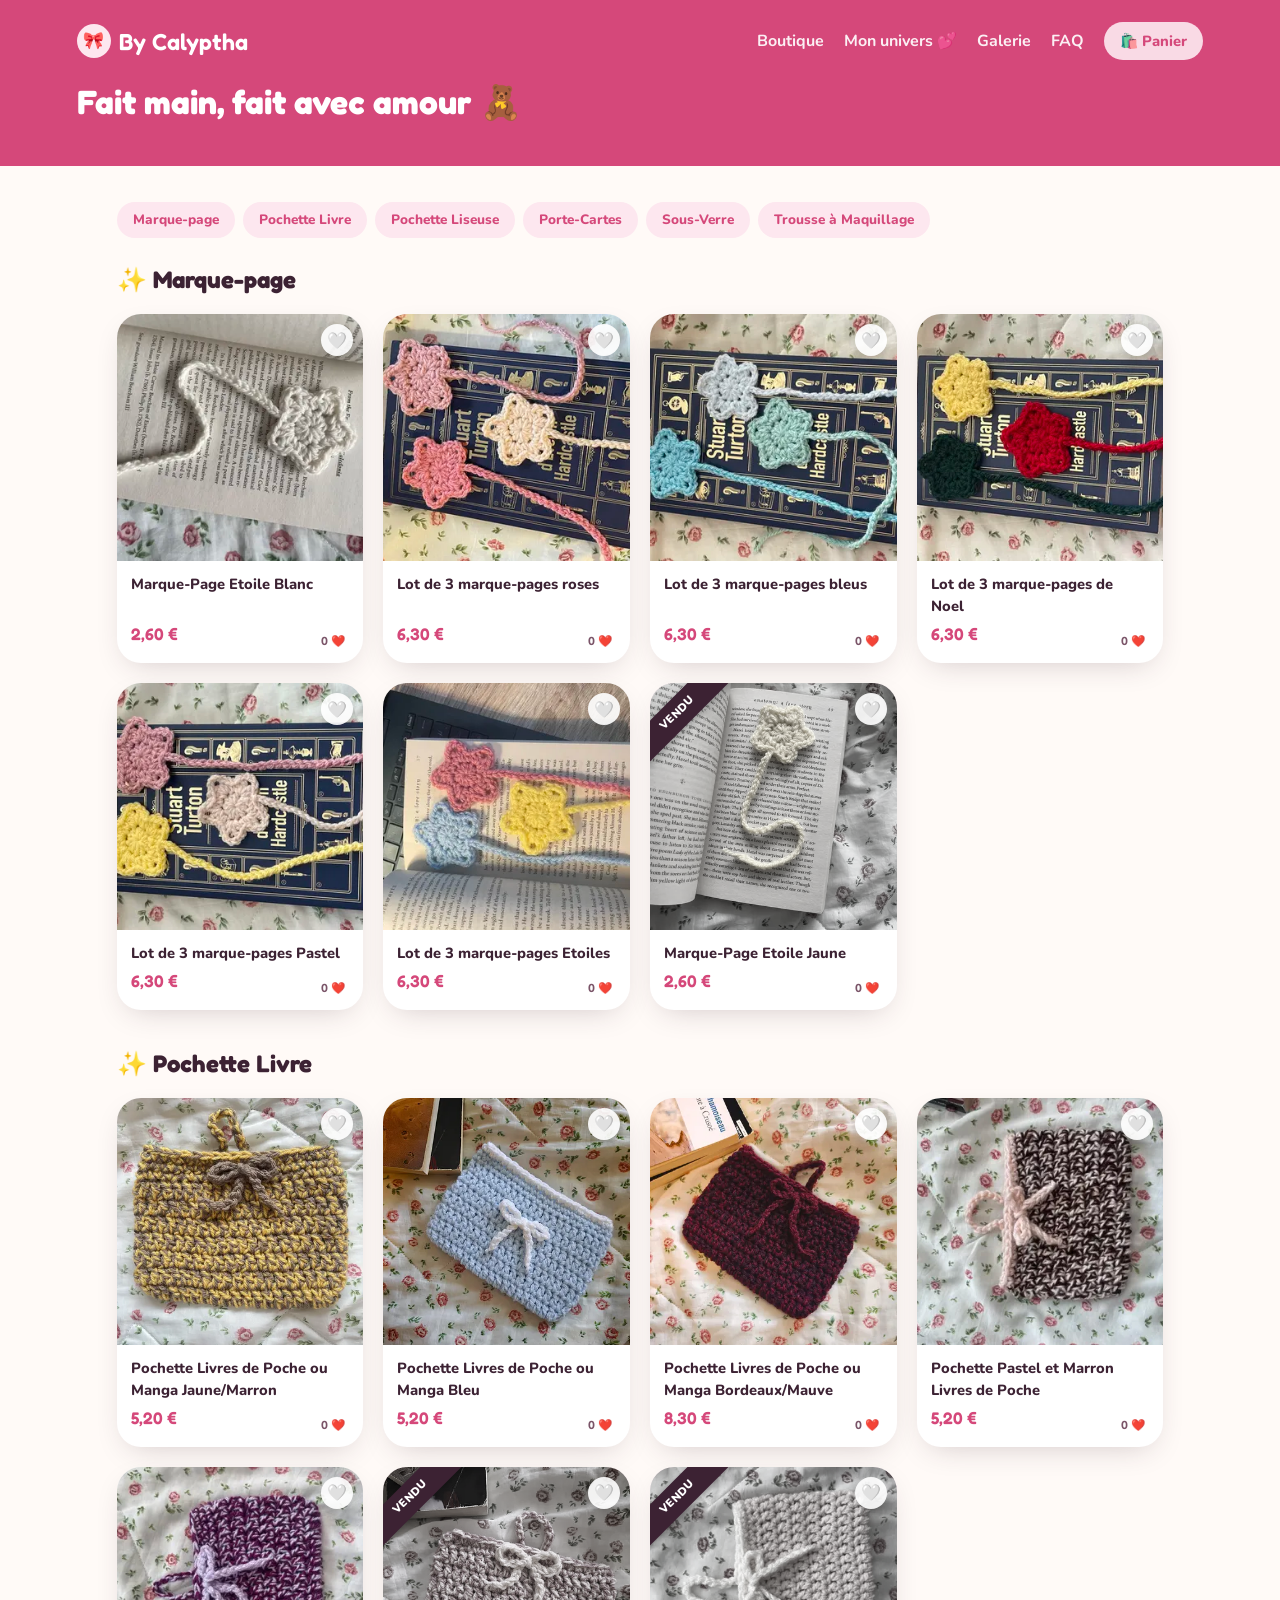
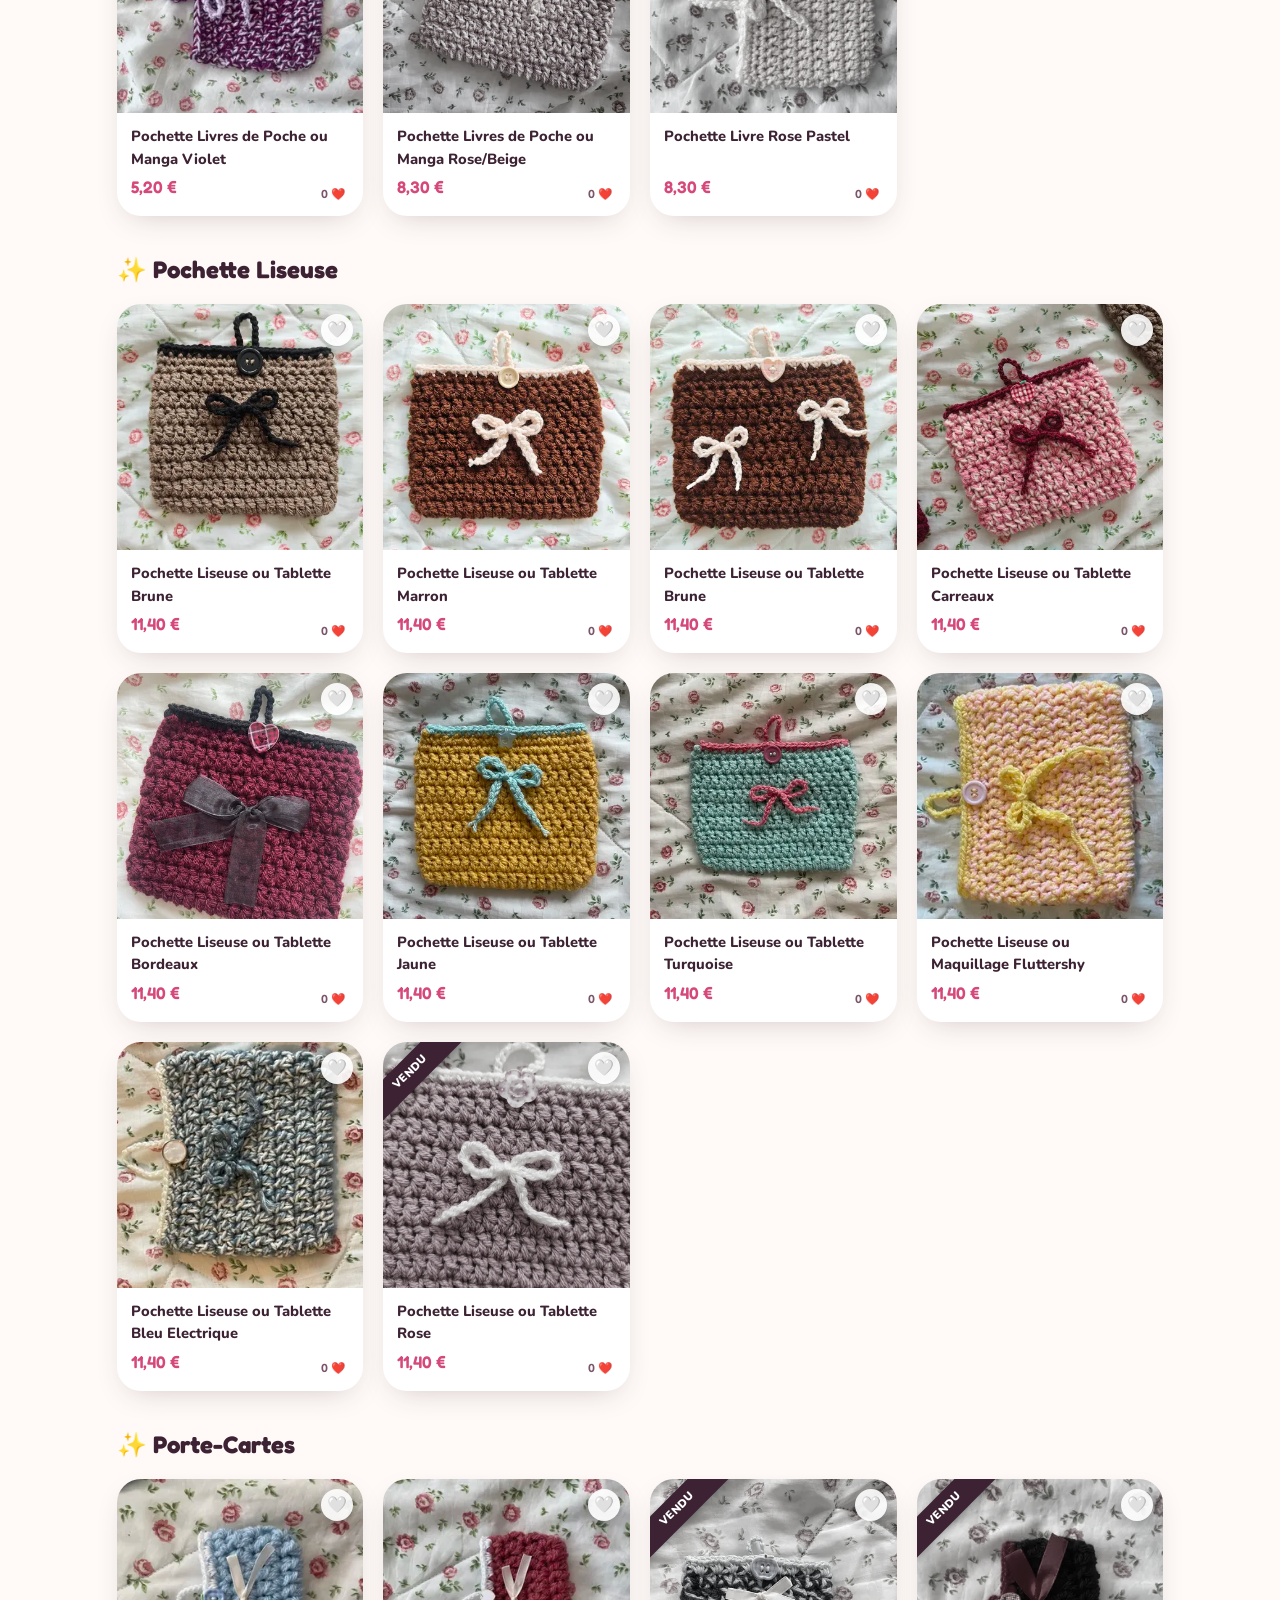
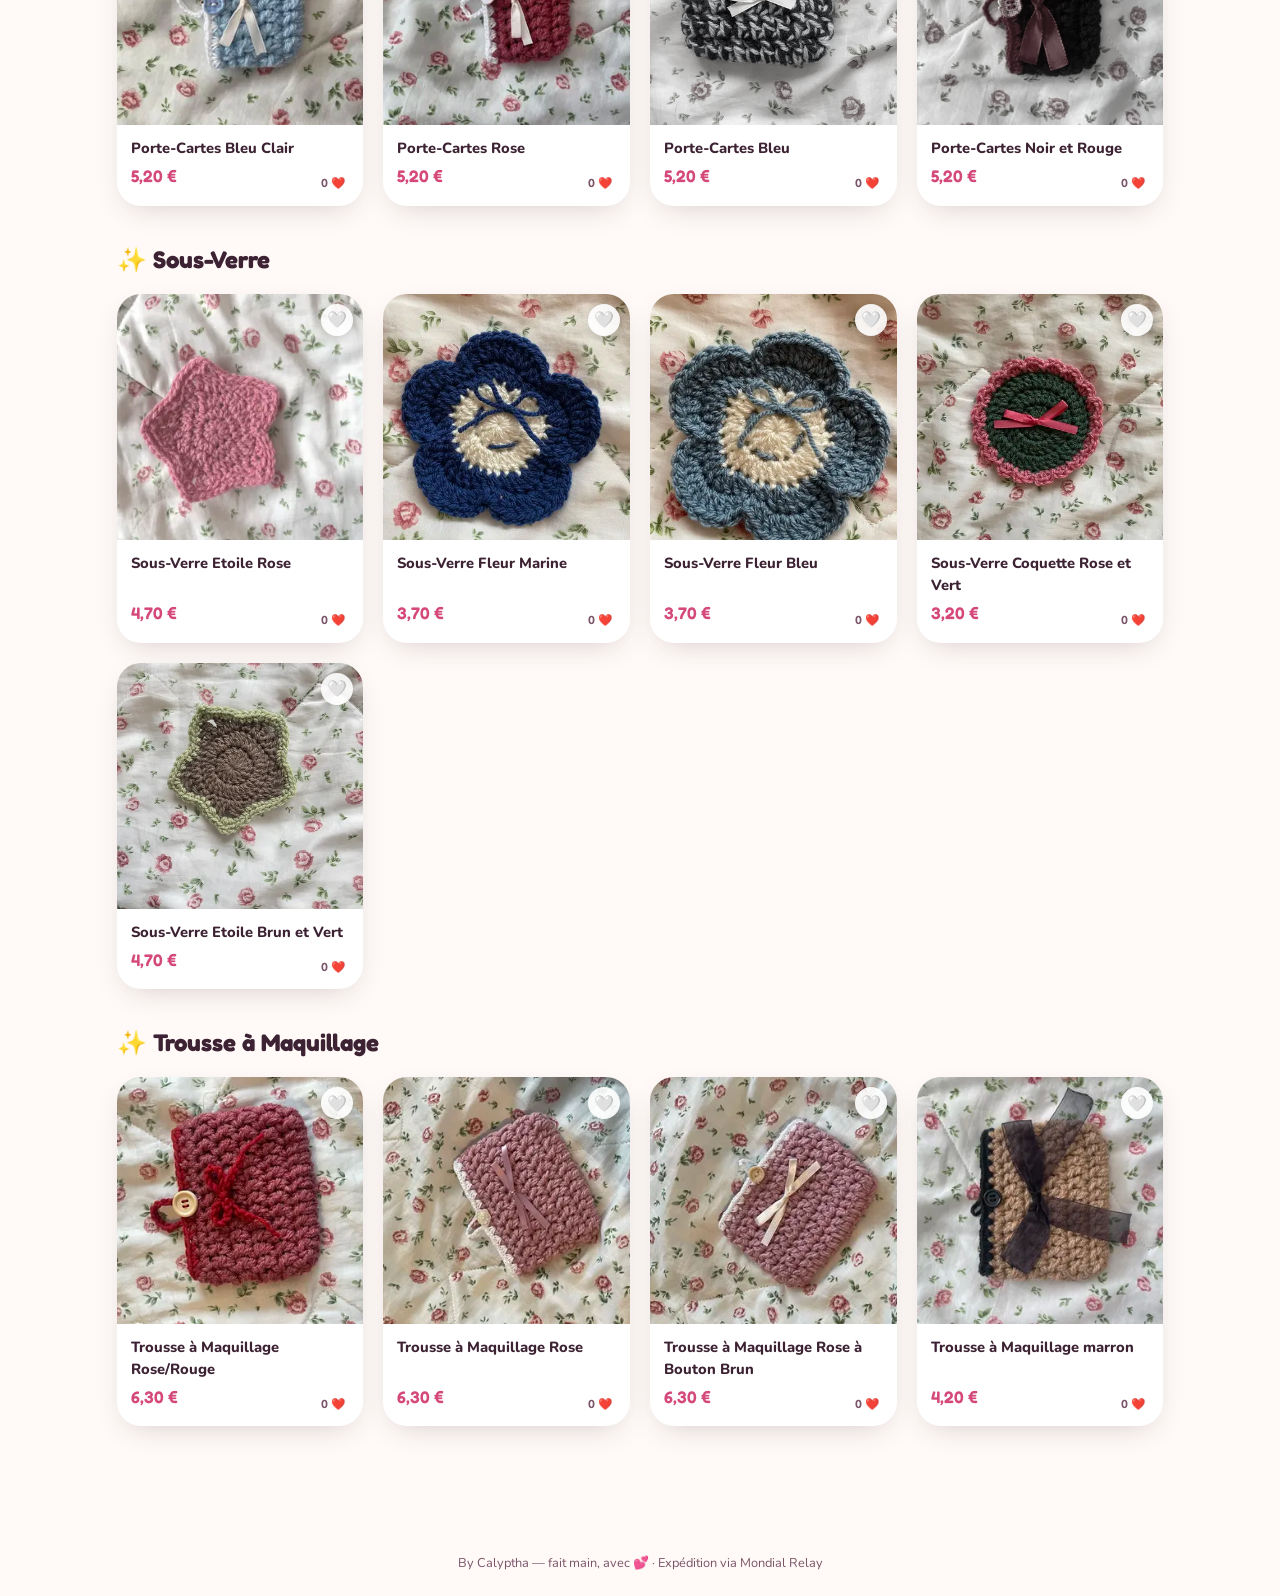
==== index.html @ 1373ec45 "changement résolution de photos" ====
<!DOCTYPE html>
<html lang="fr">
<head>
<meta charset="UTF-8">
<meta name="viewport" content="width=device-width, initial-scale=1.0">
<title>By Calyptha — Créations au crochet</title>
<link rel="preconnect" href="https://fonts.googleapis.com">
<link href="https://fonts.googleapis.com/css2?family=Fredoka:wght@500;600;700&family=Nunito:wght@400;700;800;900&display=swap" rel="stylesheet">
<link rel="stylesheet" href="style.css">
</head>
<body>

<!--  header divisé en 2 div : une div pour les liens, l'autre pour afficher les visites -->
<header class="site-header">
  <div class="header-row">
    <a class="logo" href="index.html">
      <span class="logo-badge">🎀</span> By Calyptha
    </a>
    <nav class="header-nav">
      <a href="index.html">Boutique</a>
      <a href="apropos.html">Mon univers 💕 </a>
      <a href="galerie.html">Galerie</a>
      <a href="faq.html">FAQ</a>
      <a href="panier.html" class="cart-pill">
        🛍️ Panier <span data-cart-count style="display:none;">0</span>
      </a>
    </nav>
  </div>
  <!-- juste en dessous de la première div -->
  <div class="hero-strip">
    <p class="visit-counter">✨ <span id="visitCount">···</span> visites sur la boutique</p>
    <h1>Fait main, fait avec amour 🧸</h1>
  </div>
</header>

<!-- le main est vide, peuplé en JS à partir du fichier produits.js -->
<main>
  <nav id="categoryNav" class="category-nav"></nav>
  <div id="grid"></div>
</main>

<footer>By Calyptha — fait main, avec 💕 · Expédition via Mondial Relay</footer>

<!-- fin du HTML, la suite c'est les scripts pour le compteur, l'affichage des produits etc. -->

<script src="produits.js"></script>
<script src="panier.js"></script>
<script src="favoris.js"></script>
<!-- premier script: le code de cette page, utilise le code dans produits.js donc produits.js
 doit être chargé AVANT le script de la page, sinon ça plante car variables n'existent pas encore-->
<script>
  const container = document.getElementById("grid");
  const categoryNav = document.getElementById("categoryNav");

  //petit msg si la liste des produits est vide
  if (PRODUITS.length === 0) {
    container.innerHTML = `<div class="empty-state"><div class="icon">🧵</div>La boutique est vide pour le moment, reviens bientôt !</div>`;
  }

  // transforme "Pochette Livre" en "pochette livre" sans accents (pour les ancres #cat-...)
  function slug(texte) {
    return texte.toLowerCase()
      .normalize("NFD").replace(/[\u0300-\u036f]/g, "");
  }

  // version miniature d'une photo : images/xxx.jpeg -> images/thumbs/xxx.webp
  function miniature(chemin) {
    return chemin
      .replace("images/", "images/thumbs/")
      .replace(/\.(jpe?g|png)$/i, ".webp");
  }

  //on récup les catégories des produits existants, sans toucher le HTML
  // Ordre voulu ; les catégories non listées passent après, dans l'ordre de produits.js
  const ORDRE_CATEGORIES = ["Marque-page", "Pochette Livre", "Pochette Liseuse", "Porte-Cartes", "Sous-Verre", "Trousse à Maquillage"];
  const toutesCategories = [...new Set(PRODUITS.map(p => p.categorie))];
  const categories = [
    ...ORDRE_CATEGORIES.filter(c => toutesCategories.includes(c)),
    ...toutesCategories.filter(c => !ORDRE_CATEGORIES.includes(c))
  ];

  //on affiche la liste des produits par catégorie et les produits vendus vont en fin de liste
  categories.forEach(cat => {
    const produitsCategorie = PRODUITS
      .filter(p => p.categorie === cat)
      .sort((a, b) => (a.vendu === b.vendu) ? 0 : a.vendu ? 1 : -1);

    const section = document.createElement("section");
    section.className = "category-section";
    section.id = "cat-" + slug(cat);
    const lienCat = document.createElement("a");
    lienCat.href = "#cat-" + slug(cat);
    lienCat.className = "category-link";
    lienCat.textContent = cat;
    categoryNav.appendChild(lienCat);
    section.innerHTML = `<h2 class="section-title">✨ ${cat}</h2><div class="grid"></div>`;
    const grid = section.querySelector(".grid");

    //on crée une carte produit pour chaque produit
    //le thumb c'est pour l'image, si article vendu, on écrit vendu, sinon rien
    //photos[0] car dans produits.js, photos = [] est un tableau avec les noms des photos
    //on récup le premier, en version miniature (images/thumbs/), pour que la boutique charge vite
    produitsCategorie.forEach(p => {
      const card = document.createElement("div");
      card.className = "card";
      card.innerHTML = `
        <a href="produit.html?id=${encodeURIComponent(p.id)}" style="display:contents;">

          <div class="thumb">
            ${p.vendu ? `<span class="badge-sold">Vendu</span>` : ""}
            <img src="${miniature(p.photos[0])}" alt="${p.nom}" loading="lazy" decoding="async"
                 onerror="this.onerror=null;this.src='${p.photos[0]}'">
          </div>

          <div class="body">
            <h3>${p.nom}</h3>
            <div class="price">${formaterPrix(prixAffiche(p.prix))}</div>
          </div>
        </a>

        <button class="fav-btn ${estFavori(p.id) ? 'active' : ''}" data-fav-id="${p.id}" aria-label="Ajouter aux favoris">
          <span class="fav-icon">${estFavori(p.id) ? '❤️' : '🤍'}</span>
        </button>
        <span class="fav-count"><span data-like-count="${p.id}">···</span> ❤️</span>
      `;
      //si c'est vendu, on ajoute la classe vendu au thumb comme ça on peut lui mettre le style gris
      if (p.vendu) card.querySelector(".thumb").classList.add("vendu");
      //qd la carte est construite, on l'ajoute à la sous grille (la classe grid actuelle)
      grid.appendChild(card);
    });
    //pareil, on ajoute la section qu'on vient de finir pour cette catégorie au container aka le gros bloc qui contient toutes les sections
    container.appendChild(section);
  });
  //--> c'est ici que le forEach pour chaque catégorie s'arrête

  //la gestion des favoris
  document.querySelectorAll(".fav-btn").forEach(btn => {
    btn.addEventListener("click", (e) => {
      //pour empêcher le comportement par défaut du click, sinon qd on clique sur ajouter au fav, on ouvre aussi la page du produit
      e.preventDefault();
      const id = btn.getAttribute("data-fav-id");
      //toggleFavori vient de favoris.js, ça ajoute ou retire l'id du localStorage, renvoie true/false selon le nouvel état
      const maintenantFavori = toggleFavori(id);
      btn.classList.toggle("active", maintenantFavori);
      btn.querySelector(".fav-icon").textContent = maintenantFavori ? "❤️" : "🤍";
      if (maintenantFavori) {
        const compteurEl = btn.closest(".card").querySelector(`[data-like-count="${id}"]`);
        const actuel = parseInt(compteurEl.textContent) || 0;
        compteurEl.textContent = actuel + 1;
        compteurEl.dataset.majLocale = "1";
      }
    });
  });
  //afficherCompteursFavoris va chercher (via fetch dans favoris.js)
  // le nombre de likes de chaque produit sur GoatCounter et le colle dans les <span data-like-count>
  afficherCompteursFavoris();
</script>

<!-- le deuxième script : pour récupérer le compteur -->
<script>
  fetch("https://by-calyptha.goatcounter.com/counter/TOTAL.json")
    .then(r => r.json())
    .then(data => {
      document.getElementById("visitCount").textContent = data.count;
    })
    .catch(() => {
      const el = document.querySelector(".visit-counter");
      if (el) el.style.display = "none";
    });
</script>

<!-- GoatCounter compter les visites -->
<script data-goatcounter="https://by-calyptha.goatcounter.com/count"
        async src="//gc.zgo.at/count.js"></script>
</body>
</html>
---- style.css ----
/* CSS pour toutes les pages */
:root{
  --rose-deep:#d5487a;
  --rose-mid:#f2a6c2;
  --rose-pale:#fde7ef;
  --cream:#fffaf7;
  --plum:#3c2233;
  --plum-soft:#7a5468;
  --gold:#e9a23b;
  --green-ok:#4a9d6e;
  --radius-lg:24px;
  --radius-md:16px;
  --radius-sm:10px;
  --shadow:0 10px 30px -12px rgba(60,34,51,0.25);
  --font-display:'Fredoka', sans-serif;
  --font-body:'Nunito', sans-serif;
  --page-pad:20px; /* marge horizontale, agrandie plus loin sur grand écran */
}

* {
  box-sizing:border-box;
}
html,body{
  margin:0;padding:0;
}
body{
  background:var(--cream);
  color:var(--plum);
  font-family:var(--font-body);
  /*line-height = hauteur de ligne égale à 1,5 fois la taille de la police, pour texte aéré*/
  line-height:1.5;
  /*overflown hidden = si quelque chose dépasse horizontalement, on le coupe plutôt que d'afficher une barre de défilement horizontale, utilie sur tel*/
  overflow-x:hidden; 
}
a{
  /*inherit = prends la même valeur que son parent, donc le lien reprend la couleur du texte qui l'entoure*/
  color:inherit;
  text-decoration:none;
}
img{
  /*max-width:100% empêche une image de dépasser son conteneur*/
  max-width:100%;
  /*display:block supprime le petit espace vide que les navigateurs laissent sous une image*/
  display:block;
}

/* ===========================================================
   Header — mobile d'abord
   =========================================================== */
header.site-header{
  background:var(--rose-deep);
  color:#fff;
  padding:18px var(--page-pad) 18px;
}
.header-row{
  display:flex;
  flex-wrap:wrap;
  justify-content:space-between;
  /*alignement sur l'axe vertical, tout est centré en hauteur*/
  align-items:center;
  gap:10px;
  /*pour centrer le bloc, margin 0 auto et plafonné à 1200
  auto à gauche et à droite répartit l'espace restant à parts égales des deux côtés
  0 en haut et bas*/
  max-width:1200px;margin:0 auto;
}
.logo{
  font-family:var(--font-display);
  font-size:1.25rem;
  font-weight:600;
  display:flex;align-items:center;gap:8px;
}
.logo-badge{
  width:30px;height:30px;
  /*50% pour avoir un rond parfait (celui derrière le logo noeud)*/
  border-radius:50%;
  background:var(--rose-pale);
  display:flex;align-items:center;justify-content:center;
  font-size:.95rem;
  /*flex shrink 0 pour que ce rond ne rétrécissent pas quand la place manque, sinon il serait écrasé en ovale*/
  flex-shrink:0;
}
nav.header-nav{
  display:flex;
  gap:14px;
  align-items:center;
  font-weight:700;
  font-size:.92rem;
}
nav.header-nav a{
  opacity:.92;
  /*l'opacité se fait sur 0,15 seconde au lieu d'être instantané*/
  transition:opacity .15s;
}
nav.header-nav a:hover{
  opacity:1;
  text-decoration:underline;
}
.cart-pill{
  background:var(--rose-pale);color:var(--rose-deep);
  padding:7px 13px;
  /*les coins sont arrondis au maximum avec 999, donne une forme de pilule */
  border-radius:999px;
  font-weight:800;
  display:flex;
  align-items:center;gap:6px;
  font-size:.88rem;
  /*white-space:nowrap interdit au texte "Panier" de passer à la ligne*/
  white-space:nowrap;
}

.hero-strip{
  max-width:1200px;margin:14px auto 0;
  color:#fff;
}
.eyebrow{
  display:inline-block;
  background:rgba(255,255,255,.18);
  padding:5px 12px;border-radius:999px;
  font-size:.78rem;font-weight:800;letter-spacing:.02em;
  margin-bottom:10px;
}
.hero-strip h1{
  font-family:var(--font-display);
  /*clamp(min, idéal, max) donne une taille qui s'adapte à l'écran, sans jamais sortir des limites : 
      - 4vw = 4 % de la largeur de l'écran
      - sur un petit téléphone, 4vw serait trop petit donc on reste à 1.5rem au minimum 
      - et sur un grand écran, 4vw serait énorme donc on plafonne à 2.1rem*/
  font-size:clamp(1.5rem,4vw,2.1rem);
  line-height:1.15;
  max-width:480px;
}
.hero-strip p{margin:0 0 16px;opacity:.92;max-width:440px;font-size:.92rem;}
.btn-hero{
  background:#fff;color:var(--rose-deep);
  padding:11px 20px;font-size:.88rem;
}
.btn-hero:hover{box-shadow:0 8px 18px -6px rgba(0,0,0,.25);}

.visit-counter{
  margin:14px 0 0;
  font-size:.82rem;
  opacity:.85;
  font-weight:700;
}
.visit-counter #visitCount{
  font-family:var(--font-display);
  font-weight:600;
}
/* Layout général*/
main{max-width:1200px;margin:0 auto;padding:26px var(--page-pad) 70px;}
.section-title{
  font-family:var(--font-display);
  font-size:1.25rem;
  margin:0 0 16px;
  display:flex;align-items:center;gap:8px;
}

/*Grille produits */
.grid{
  display:grid;
  grid-template-columns:repeat(auto-fill,minmax(160px,1fr));
  gap:16px;
}
.card{
  background:#fff;
  border-radius:var(--radius-lg);
  box-shadow:var(--shadow);
  overflow:hidden;
  display:flex;flex-direction:column;
  transition:transform .18s ease;
  position:relative;
}
.card:hover{transform:translateY(-4px);}
.card .thumb{
  aspect-ratio:1/1;
  background:var(--rose-pale);
  overflow:hidden;
  position:relative;
}
.card .thumb img{width:100%;height:100%;object-fit:cover;}
.card .body{padding:12px 14px 16px;display:flex;flex-direction:column;gap:5px;flex:1;}
.card h3{margin:0;font-size:.92rem;font-weight:800;}
.card .price{
  font-family:var(--font-display);
  color:var(--rose-deep);font-size:1.05rem;font-weight:600;
  margin-top:auto;
}
.badge-sold{
  position:absolute;
  top:16px;left:-38px;
  background:var(--plum);color:#fff;
  font-size:.7rem;font-weight:900;letter-spacing:.05em;
  padding:6px 44px;
  transform:rotate(-45deg);
  text-transform:uppercase;
  box-shadow:0 2px 8px rgba(0,0,0,.3);
  z-index:3;
}
.badge-sold.reoffer{background:var(--gold);}
.thumb.vendu img{
  filter:grayscale(85%);
}

/* ===========================================================
   Boutons
   =========================================================== */
.btn{
  display:inline-flex;align-items:center;justify-content:center;gap:8px;
  border:none;border-radius:999px;
  padding:13px 24px;
  font-family:var(--font-body);font-weight:800;font-size:.92rem;
  cursor:pointer;
  transition:transform .12s ease, box-shadow .12s ease;
}
.btn:active{transform:scale(.97);}
.btn-primary{background:var(--rose-deep);color:#fff;box-shadow:0 8px 20px -6px rgba(213,72,122,.55);}
.btn-primary:hover{box-shadow:0 10px 24px -6px rgba(213,72,122,.7);}
.btn-ghost{background:var(--rose-pale);color:var(--rose-deep);}
.btn-block{width:100%;}
.btn:disabled{background:#e4d9de;color:#9c8a93;cursor:not-allowed;box-shadow:none;}

/* ===========================================================
   Fiche produit — empilée par défaut (mobile)
   =========================================================== */
.back-link{
  display:inline-block;
  font-weight:800;color:var(--rose-deep);
  margin-bottom:16px;
  font-size:.92rem;
}
.back-link:hover{text-decoration:underline;}
.product-detail{
  display:grid;grid-template-columns:1fr;gap:26px;
}
.gallery-main{
  border-radius:var(--radius-lg);overflow:hidden;background:var(--rose-pale);
  aspect-ratio:1/1;margin-bottom:10px;
}
.gallery-main img{width:100%;height:100%;object-fit:cover;}
.gallery-thumbs{display:flex;gap:8px;flex-wrap:wrap;}
.gallery-thumbs img{
  width:58px;height:58px;object-fit:cover;border-radius:10px;cursor:pointer;
  border:2px solid transparent;
}
.gallery-thumbs img.active{border-color:var(--rose-deep);}
.pd-title{font-family:var(--font-display);font-size:1.4rem;margin:0 0 4px;}
.pd-price{font-family:var(--font-display);font-size:1.6rem;color:var(--rose-deep);margin:0 0 14px;}
.pd-meta{display:flex;gap:8px;flex-wrap:wrap;margin-bottom:16px;}
.chip{
  background:var(--rose-pale);color:var(--rose-deep);
  font-size:.78rem;font-weight:800;padding:5px 12px;border-radius:999px;
}
.pd-desc{color:var(--plum-soft);margin-bottom:22px;white-space:pre-line;font-size:.95rem;}

/* ===========================================================
   Panier / checkout — empilé par défaut (mobile)
   =========================================================== */
.cart-layout{
  display:grid;grid-template-columns:1fr;gap:22px;align-items:start;
}
.cart-line{
  display:grid;grid-template-columns:64px 1fr auto;gap:12px;align-items:center;
  background:#fff;border-radius:var(--radius-md);padding:10px;box-shadow:var(--shadow);
  margin-bottom:10px;
}
.cart-line img{width:64px;height:64px;object-fit:cover;border-radius:10px;}
.cart-line .rm{background:none;border:none;color:var(--plum-soft);cursor:pointer;font-size:.82rem;text-decoration:underline;padding:0;}
.summary-box{
  background:#fff;border-radius:var(--radius-lg);box-shadow:var(--shadow);
  padding:20px;
}
.summary-row{display:flex;justify-content:space-between;margin-bottom:8px;color:var(--plum-soft);font-size:.92rem;}
.summary-row.total{color:var(--plum);font-weight:900;font-size:1.1rem;border-top:1px dashed var(--rose-mid);padding-top:12px;margin-top:12px;}
input[type=email],input[type=text],input[type=number],textarea,select{
  width:100%;padding:12px 14px;border-radius:var(--radius-sm);
  border:1.5px solid var(--rose-mid);font-family:var(--font-body);font-size:.95rem;
  background:var(--cream);
}
label{font-weight:800;font-size:.85rem;display:block;margin:14px 0 6px;color:var(--plum-soft);}
.notice{
  background:var(--rose-pale);border-radius:var(--radius-sm);
  padding:12px 14px;font-size:.83rem;color:var(--plum-soft);margin-top:14px;
}

.empty-state{
  text-align:center;padding:50px 16px;color:var(--plum-soft);
}
.empty-state .icon{font-size:2.2rem;margin-bottom:10px;}

footer{
  text-align:center;padding:22px 16px;color:var(--plum-soft);font-size:.8rem;
}

/* ===========================================================
   Écrans plus larges — on enrichit progressivement
   =========================================================== */
@media (min-width:640px){
  :root{--page-pad:5vw;}
  .logo{font-size:1.45rem;}
  .logo-badge{width:34px;height:34px;font-size:1.05rem;}
  nav.header-nav{gap:20px;font-size:1rem;}
  .cart-pill{padding:8px 16px;font-size:.92rem;}
  header.site-header{padding:22px var(--page-pad) 22px;}
  .hero-strip p{font-size:.95rem;}
  .section-title{font-size:1.5rem;}
  .grid{grid-template-columns:repeat(auto-fill,minmax(210px,1fr));gap:20px;}
  .pd-title{font-size:1.7rem;}
  .pd-price{font-size:2rem;}
}

@media (min-width:800px){
  .product-detail{grid-template-columns:1.1fr 1fr;gap:44px;}
}

@media (min-width:900px){
  .cart-layout{grid-template-columns:1.4fr 1fr;gap:34px;}
  .summary-box{position:sticky;top:20px;}
}

@media (min-width:1024px){
  :root{--page-pad:6vw;}
}

/* ===========================================================
   Galerie — vitrine, cartes plus petites, image seule
   =========================================================== */
.gallery-intro{
  color:var(--plum-soft);
  max-width:640px;
  margin:-8px 0 22px;
  font-size:.92rem;
}
.gallery-grid{
  display:grid;
  grid-template-columns:repeat(auto-fill,minmax(90px,1fr));
  gap:8px;
}
.gallery-card{
  aspect-ratio:1/1;
  border-radius:var(--radius-sm);
  overflow:hidden;
  background:var(--rose-pale);
  box-shadow:var(--shadow);
  transition:transform .18s ease;
}
.gallery-card:hover{transform:scale(1.04);}
.gallery-card img{width:100%;height:100%;object-fit:cover;}

@media (min-width:640px){
  .gallery-grid{grid-template-columns:repeat(auto-fill,minmax(110px,1fr));gap:10px;}
}
@media (min-width:1024px){
  .gallery-grid{grid-template-columns:repeat(8,1fr);gap:12px;}
}

.category-section{
  margin-bottom:36px;
}

.lightbox-overlay{
  position:fixed;inset:0;
  background:rgba(60,34,51,0.85);
  display:none;
  align-items:center;justify-content:center;
  z-index:1000;
  padding:20px;
  cursor:zoom-out;
}
.lightbox-overlay.active{display:flex;}
.lightbox-overlay img{
  max-width:90vw;max-height:90vh;
  border-radius:var(--radius-md);
  box-shadow:0 20px 60px rgba(0,0,0,.4);
}

/* ===========================================================
   Favoris — cœur sur les cartes + compteur
   =========================================================== */
.card{ position:relative; }
.fav-btn{
  position:absolute;
  top:10px;right:10px;
  width:32px;height:32px;
  border-radius:50%;
  border:none;
  background:rgba(255,255,255,.9);
  box-shadow:0 4px 10px rgba(0,0,0,.15);
  display:flex;align-items:center;justify-content:center;
  cursor:pointer;
  font-size:1rem;
  z-index:2;
  transition:transform .15s ease;
}
.fav-btn:active{ transform:scale(1.2); }
.fav-btn.active{ background:var(--rose-pale); }
.fav-count{
  position:absolute;
  bottom:10px;right:10px;
  background:rgba(255,255,255,.92);
  color:var(--plum-soft);
  font-size:.72rem;
  font-weight:800;
  padding:3px 8px;
  border-radius:999px;
  z-index:2;
}

/* Bouton d'achat collé en bas sur mobile (fiche produit) */
@media (max-width:799px){
  .sticky-cta{
    position:fixed;
    left:0; right:0; bottom:0;
    padding:12px 20px calc(12px + env(safe-area-inset-bottom));
    background:#fff;
    box-shadow:0 -6px 20px rgba(60,34,51,.12);
    z-index:50;
  }
  body.page-produit{ padding-bottom:84px; }
}

/* Raccourcis de catégories */
html{ scroll-behavior:smooth; }
.category-section{ scroll-margin-top:64px; }
.category-nav{
  display:flex;
  flex-wrap:wrap;
  gap:8px;
  margin:0 0 14px;
  padding:10px 0;
}
.category-link{
  flex-shrink:0;
  background:var(--rose-pale);
  color:var(--rose-deep);
  font-weight:800;
  font-size:.85rem;
  padding:8px 16px;
  border-radius:999px;
}
.category-link:active{ background:var(--rose-deep); color:#fff; }
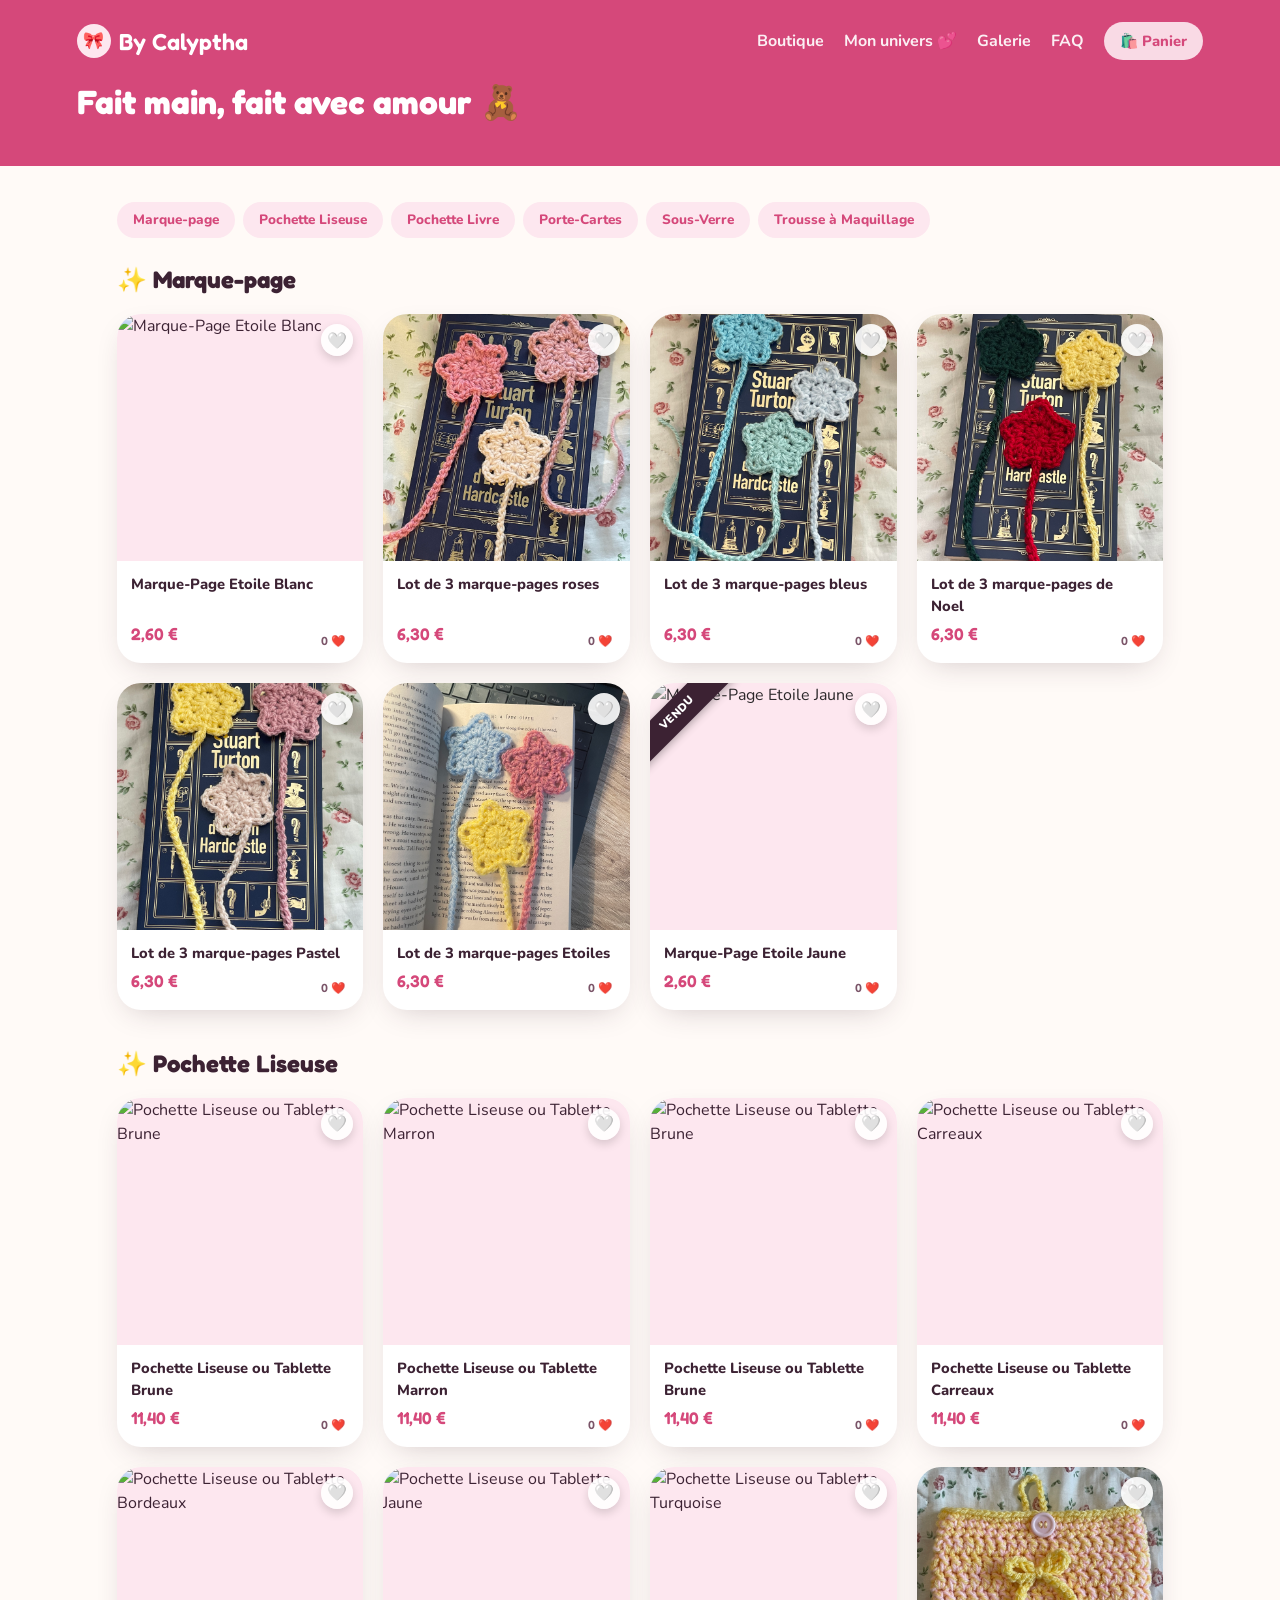
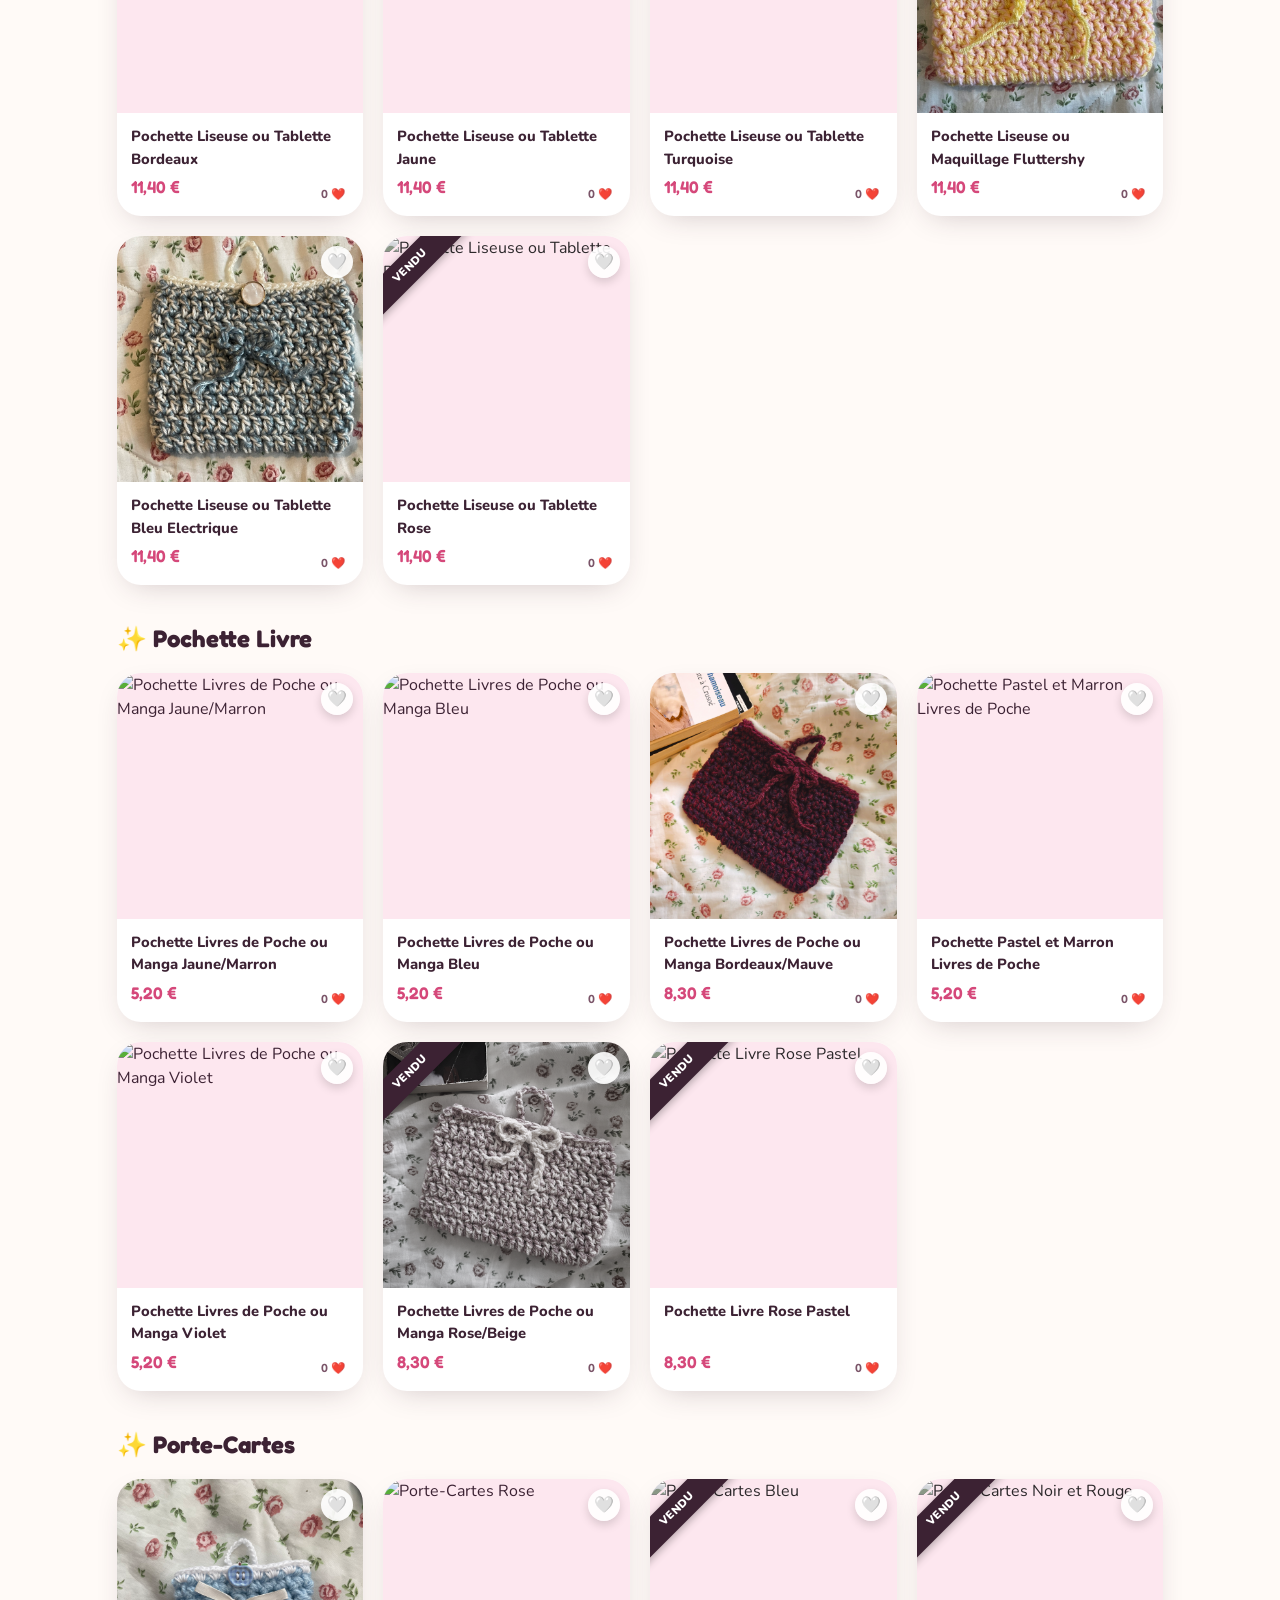
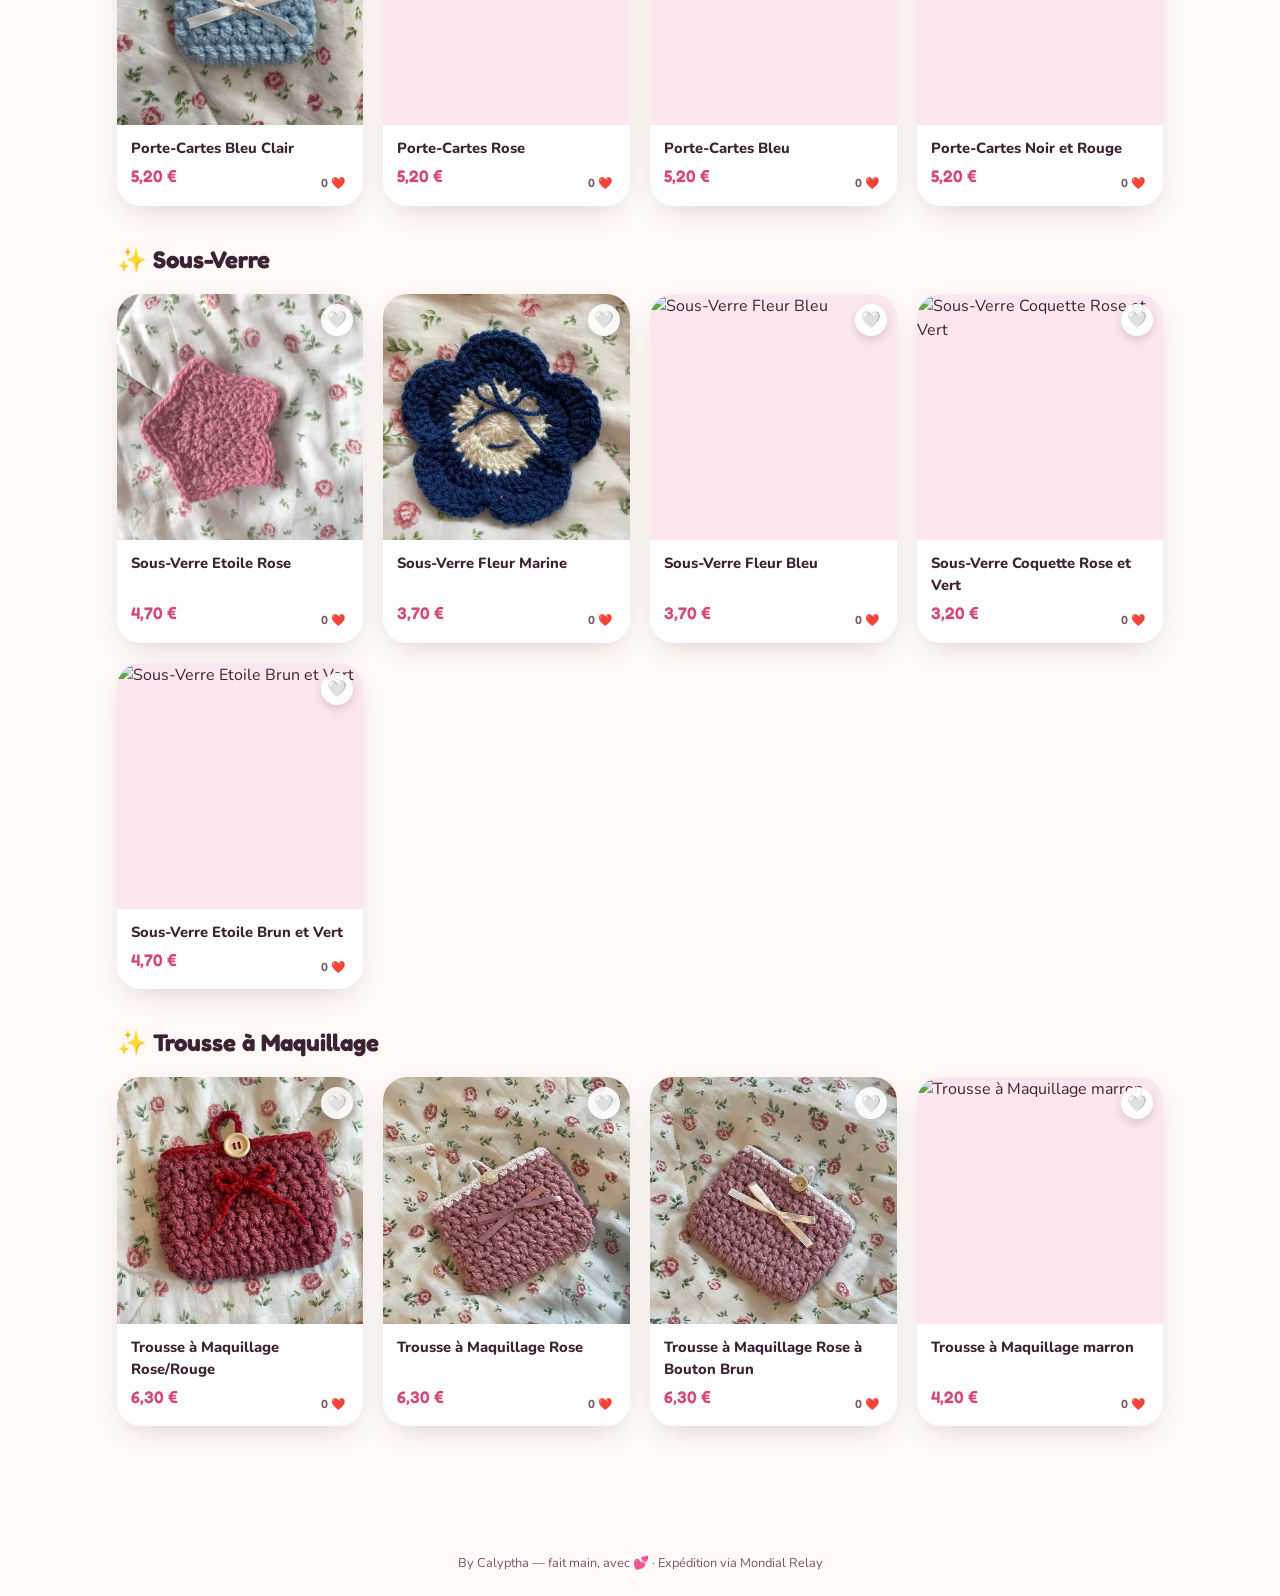
==== commit 8828921f: "Retour à l'état du commit 929d169" ====
--- a/index.html
+++ b/index.html
@@ -46,33 +46,18 @@
 <script src="produits.js"></script>
 <script src="panier.js"></script>
 <script src="favoris.js"></script>
-<!-- premier script: le code de cette page, utilise le code dans produits.js donc produits.js
+<!-- premier script: le code de cette page, utilise le code dans produits.js donc produits.js 
  doit être chargé AVANT le script de la page, sinon ça plante car variables n'existent pas encore-->
 <script>
   const container = document.getElementById("grid");
-  const categoryNav = document.getElementById("categoryNav");
 
   //petit msg si la liste des produits est vide
   if (PRODUITS.length === 0) {
     container.innerHTML = `<div class="empty-state"><div class="icon">🧵</div>La boutique est vide pour le moment, reviens bientôt !</div>`;
   }
-
-  // transforme "Pochette Livre" en "pochette livre" sans accents (pour les ancres #cat-...)
-  function slug(texte) {
-    return texte.toLowerCase()
-      .normalize("NFD").replace(/[\u0300-\u036f]/g, "");
-  }
-
-  // version miniature d'une photo : images/xxx.jpeg -> images/thumbs/xxx.webp
-  function miniature(chemin) {
-    return chemin
-      .replace("images/", "images/thumbs/")
-      .replace(/\.(jpe?g|png)$/i, ".webp");
-  }
-
   //on récup les catégories des produits existants, sans toucher le HTML
-  // Ordre voulu ; les catégories non listées passent après, dans l'ordre de produits.js
-  const ORDRE_CATEGORIES = ["Marque-page", "Pochette Livre", "Pochette Liseuse", "Porte-Cartes", "Sous-Verre", "Trousse à Maquillage"];
+    // Ordre voulu ; les catégories non listées passent après, dans l'ordre de produits.js
+  const ORDRE_CATEGORIES = ["Marque-page", "Pochette livres", "Trousse à maquillage"];
   const toutesCategories = [...new Set(PRODUITS.map(p => p.categorie))];
   const categories = [
     ...ORDRE_CATEGORIES.filter(c => toutesCategories.includes(c)),
@@ -81,10 +66,16 @@
 
   //on affiche la liste des produits par catégorie et les produits vendus vont en fin de liste
   categories.forEach(cat => {
+      const categoryNav = document.getElementById("categoryNav");
+      function slug(texte) {
+        return texte.toLowerCase()
+          .normalize("NFD").replace(/[\u0300-\u036f]/g, "")
+      }
     const produitsCategorie = PRODUITS
       .filter(p => p.categorie === cat)
       .sort((a, b) => (a.vendu === b.vendu) ? 0 : a.vendu ? 1 : -1);
 
+      //
     const section = document.createElement("section");
     section.className = "category-section";
     section.id = "cat-" + slug(cat);
@@ -98,18 +89,17 @@
 
     //on crée une carte produit pour chaque produit
     //le thumb c'est pour l'image, si article vendu, on écrit vendu, sinon rien
-    //photos[0] car dans produits.js, photos = [] est un tableau avec les noms des photos
-    //on récup le premier, en version miniature (images/thumbs/), pour que la boutique charge vite
+    //photos[0] car dans produits.js,  photos = [] est un tableau avec les noms des photos
+    //on récup le premier qu'on affiche comme thumbnaiol
     produitsCategorie.forEach(p => {
       const card = document.createElement("div");
       card.className = "card";
       card.innerHTML = `
         <a href="produit.html?id=${encodeURIComponent(p.id)}" style="display:contents;">
-
+          
           <div class="thumb">
             ${p.vendu ? `<span class="badge-sold">Vendu</span>` : ""}
-            <img src="${miniature(p.photos[0])}" alt="${p.nom}" loading="lazy" decoding="async"
-                 onerror="this.onerror=null;this.src='${p.photos[0]}'">
+            <img src="${p.photos[0]}" alt="${p.nom}" loading="lazy">
           </div>
 
           <div class="body">
@@ -151,7 +141,7 @@
       }
     });
   });
-  //afficherCompteursFavoris va chercher (via fetch dans favoris.js)
+  //afficherCompteursFavoris va chercher (via fetch dans favoris.js) 
   // le nombre de likes de chaque produit sur GoatCounter et le colle dans les <span data-like-count>
   afficherCompteursFavoris();
 </script>
@@ -173,4 +163,4 @@
 <script data-goatcounter="https://by-calyptha.goatcounter.com/count"
         async src="//gc.zgo.at/count.js"></script>
 </body>
-</html>
+</html>
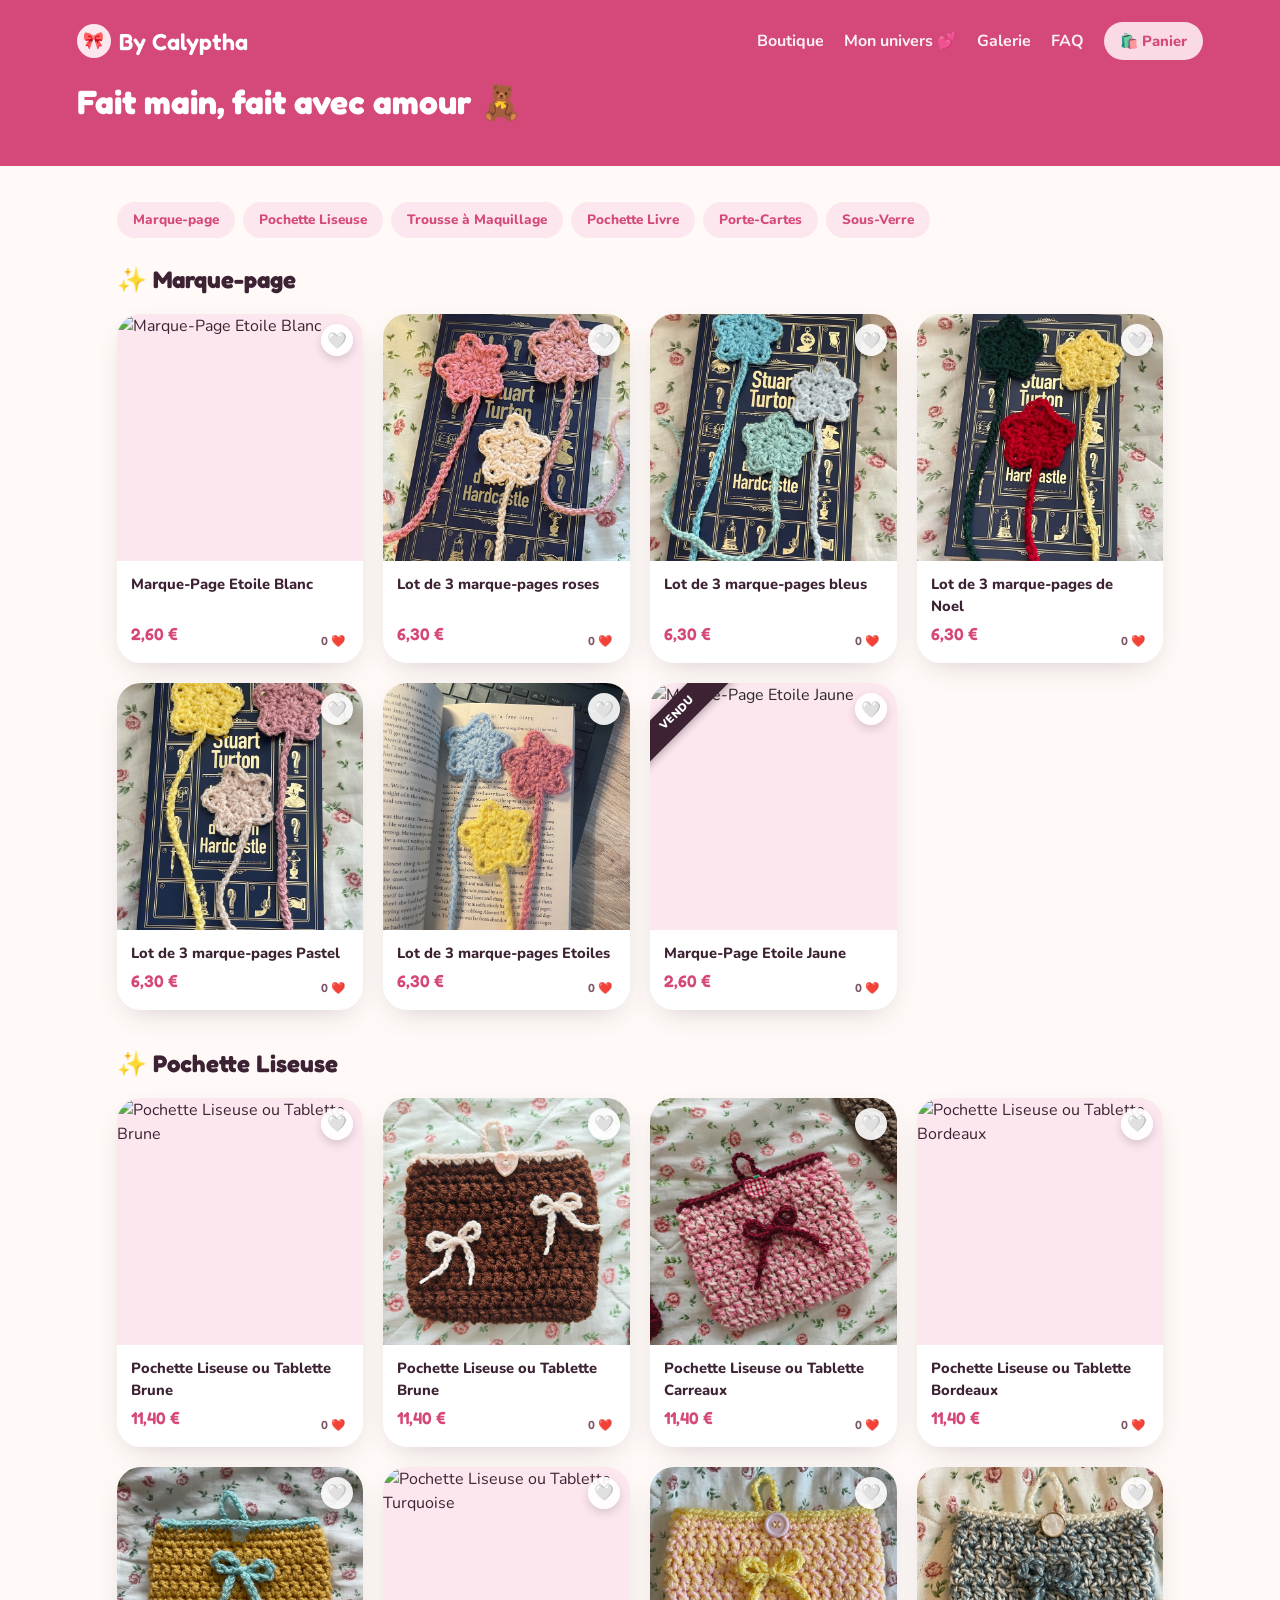
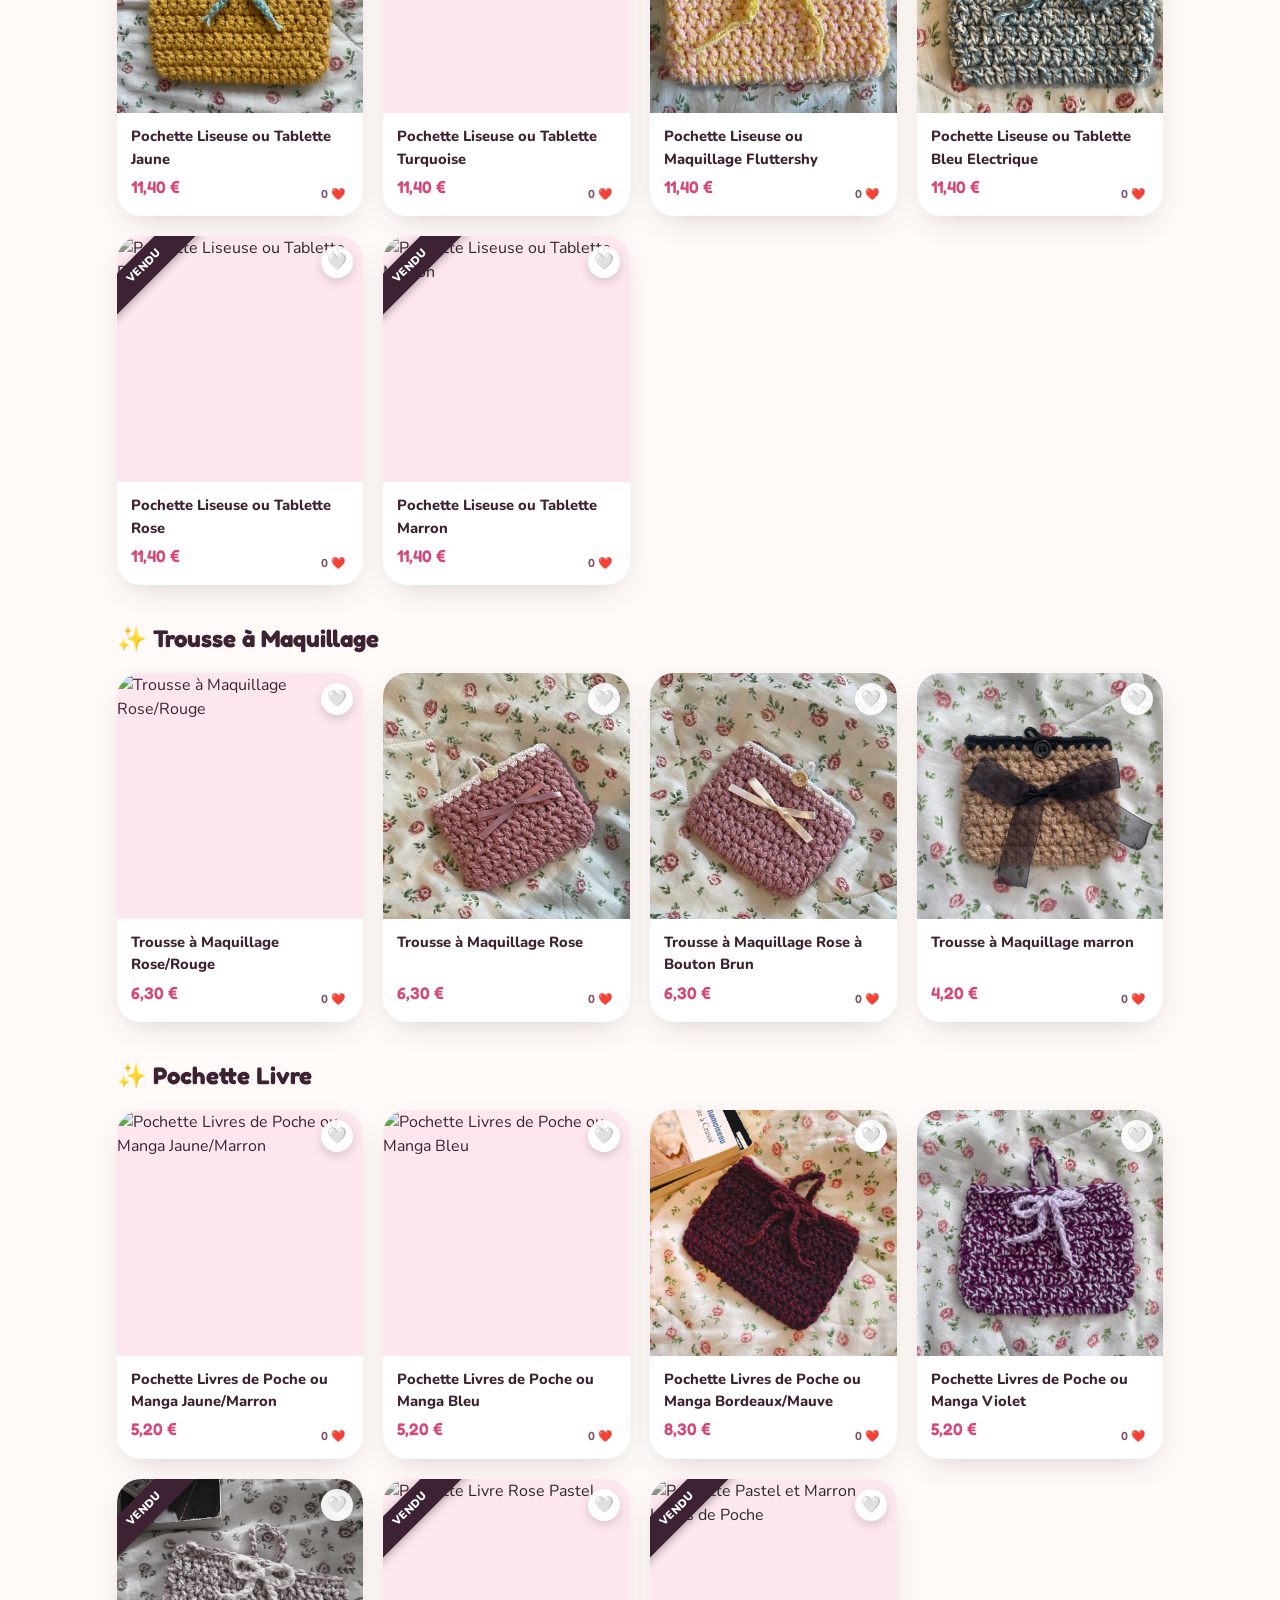
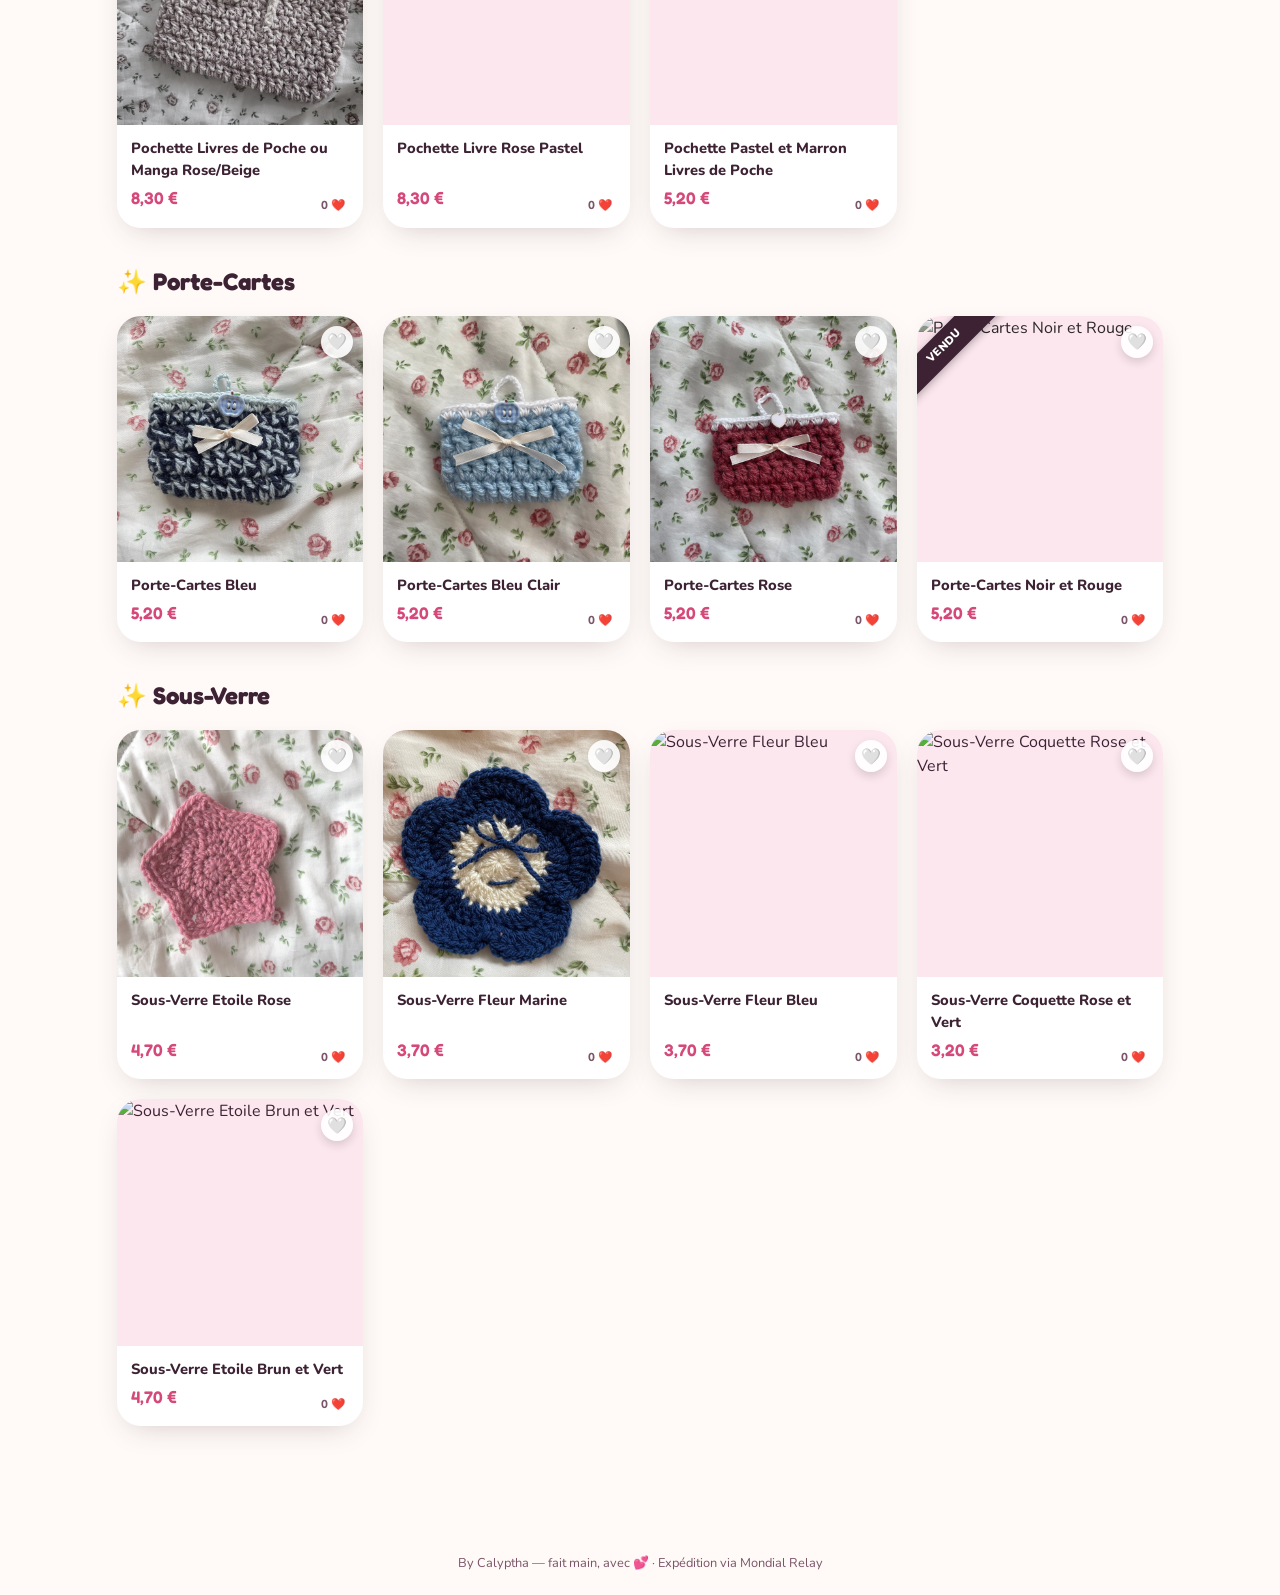
==== commit ad92b0ea: "corr catégories" ====
--- a/index.html
+++ b/index.html
@@ -57,7 +57,7 @@
   }
   //on récup les catégories des produits existants, sans toucher le HTML
     // Ordre voulu ; les catégories non listées passent après, dans l'ordre de produits.js
-  const ORDRE_CATEGORIES = ["Marque-page", "Pochette livres", "Trousse à maquillage"];
+ const ORDRE_CATEGORIES = ["Marque-page", "Pochette Liseuse", "Trousse à Maquillage", "Pochette Livres"];
   const toutesCategories = [...new Set(PRODUITS.map(p => p.categorie))];
   const categories = [
     ...ORDRE_CATEGORIES.filter(c => toutesCategories.includes(c)),
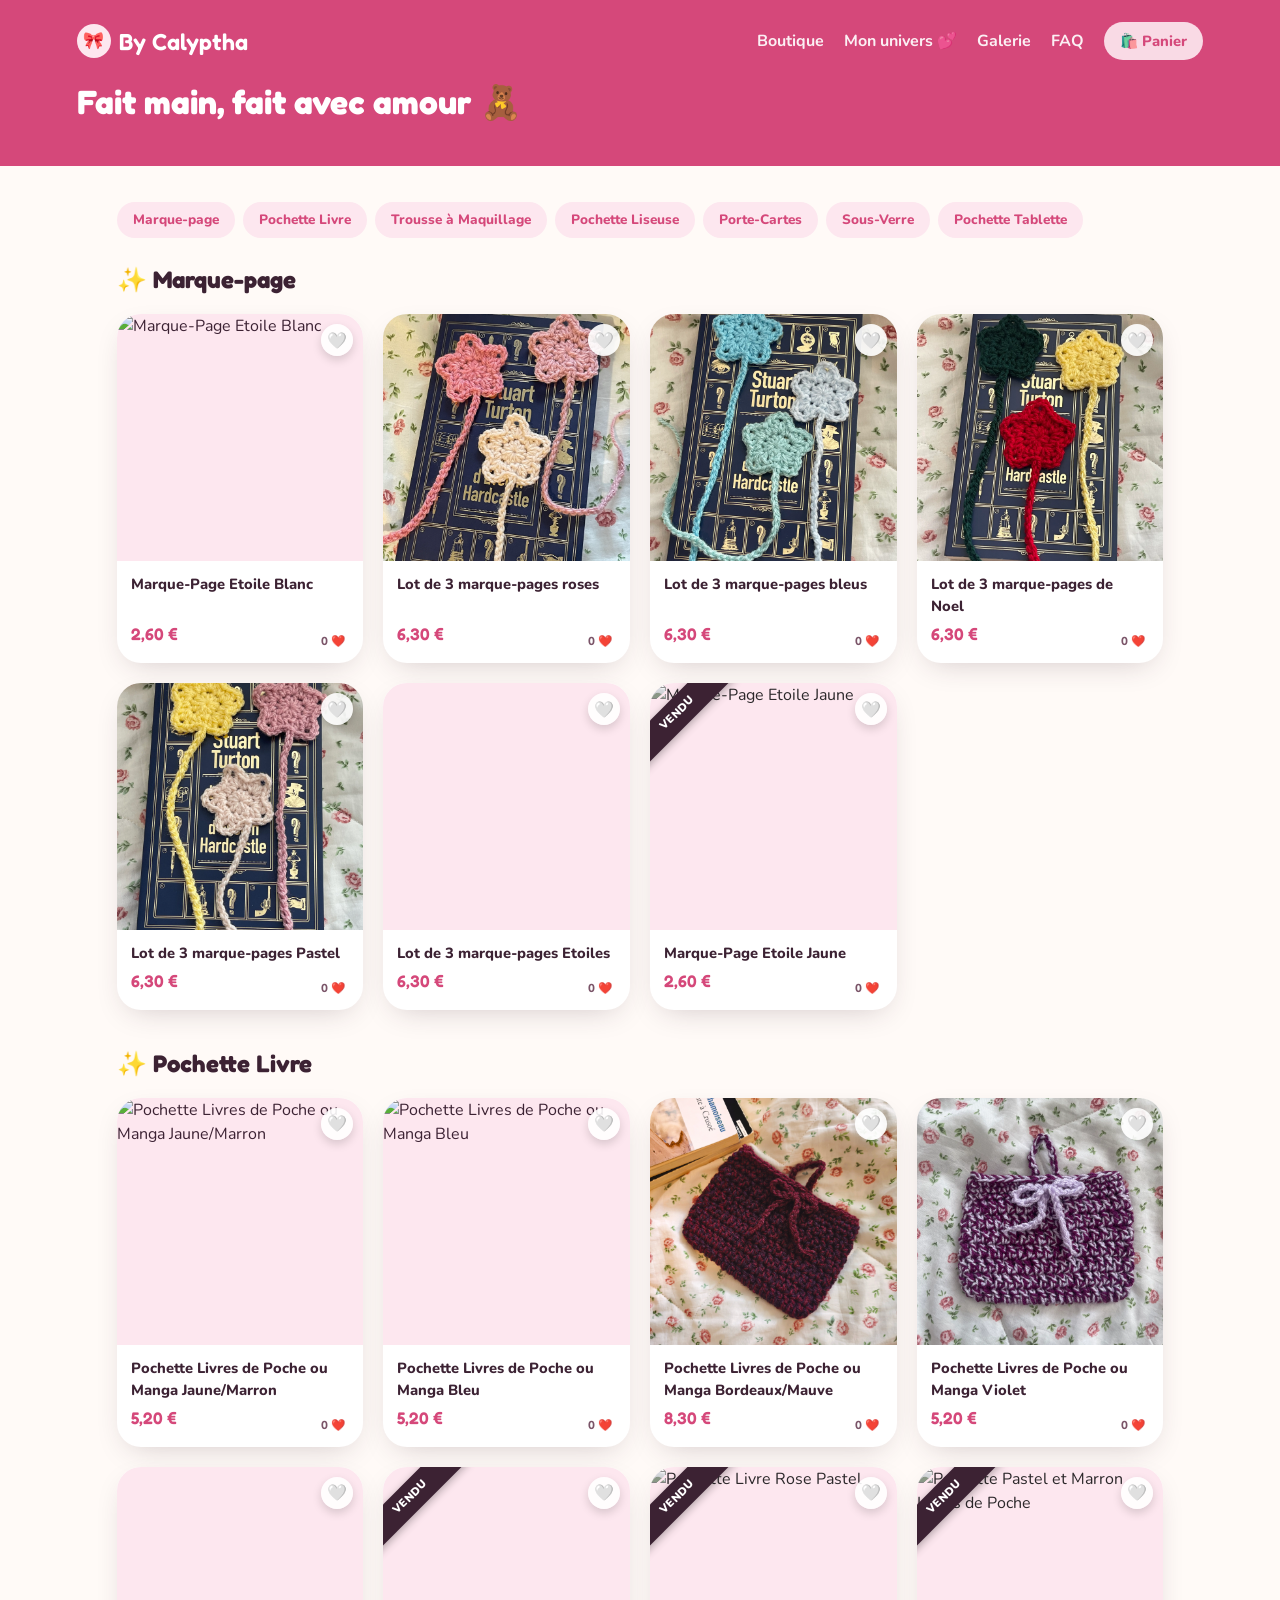
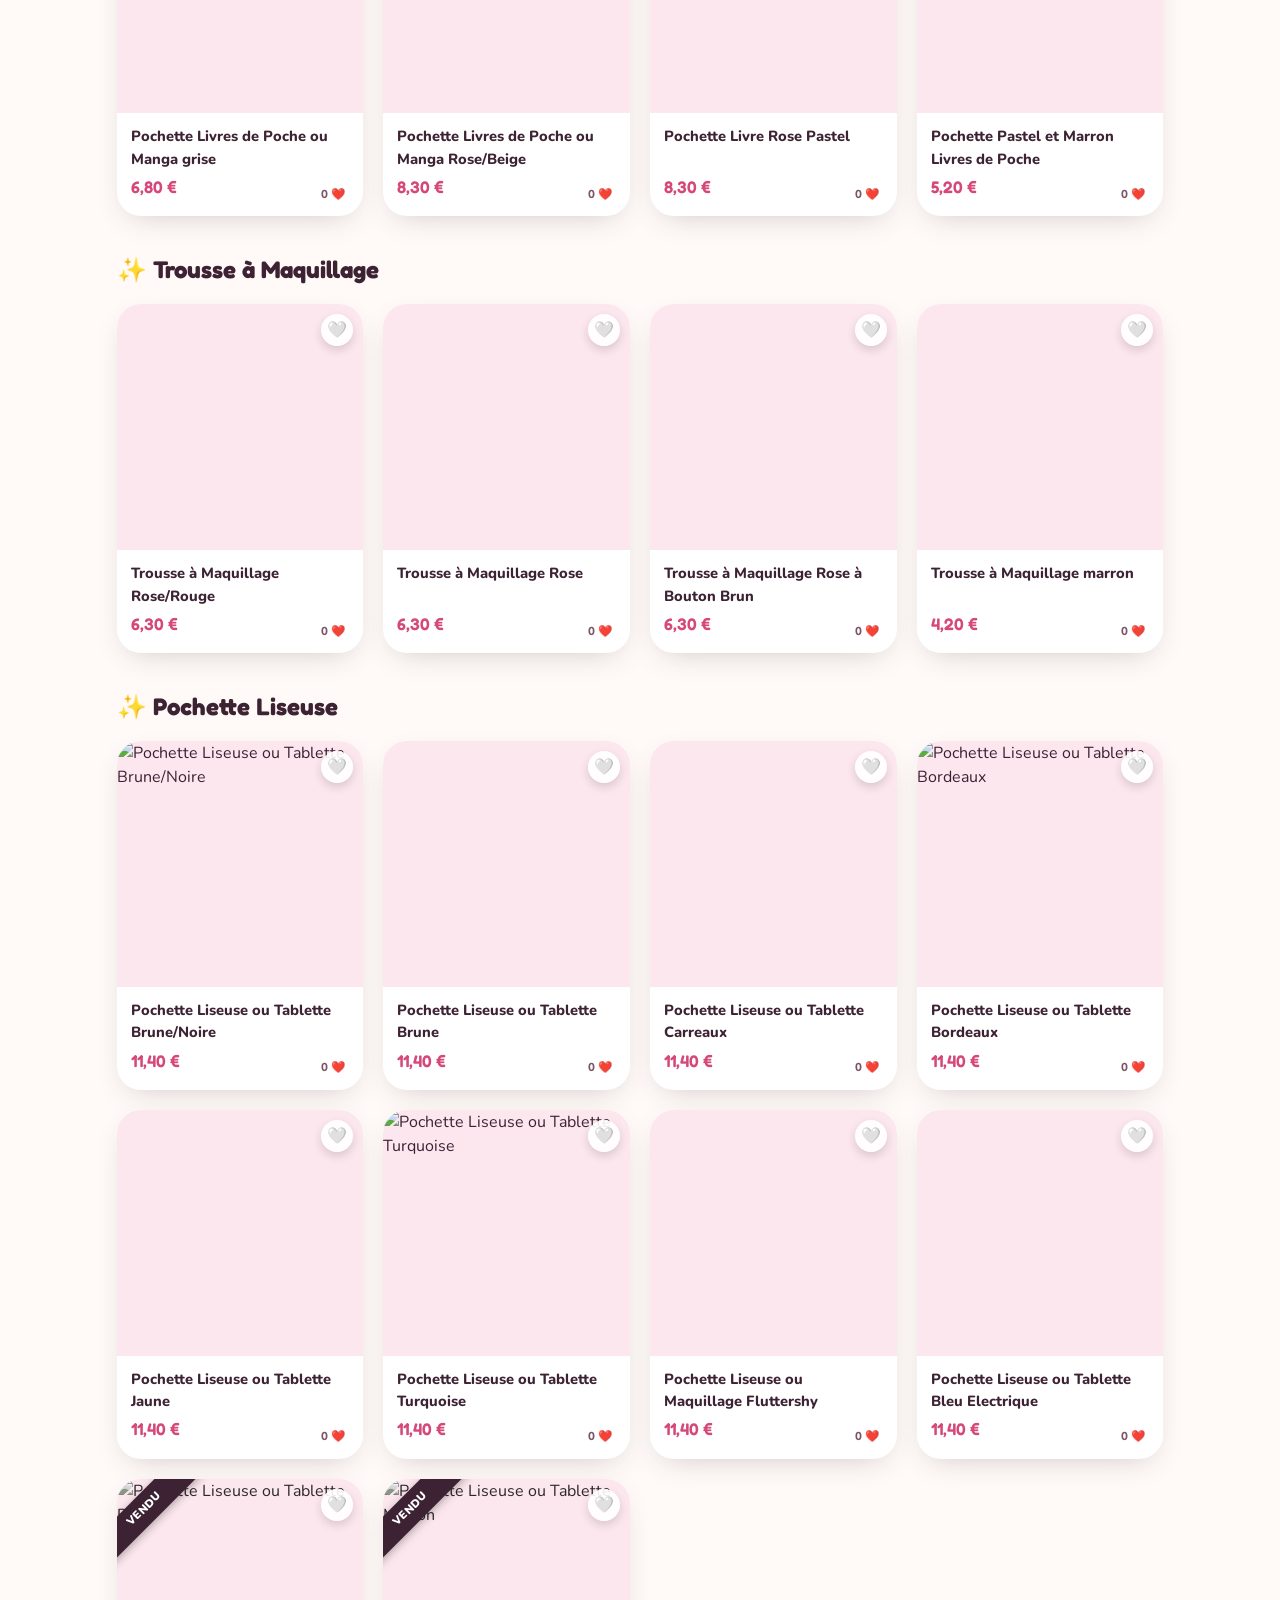
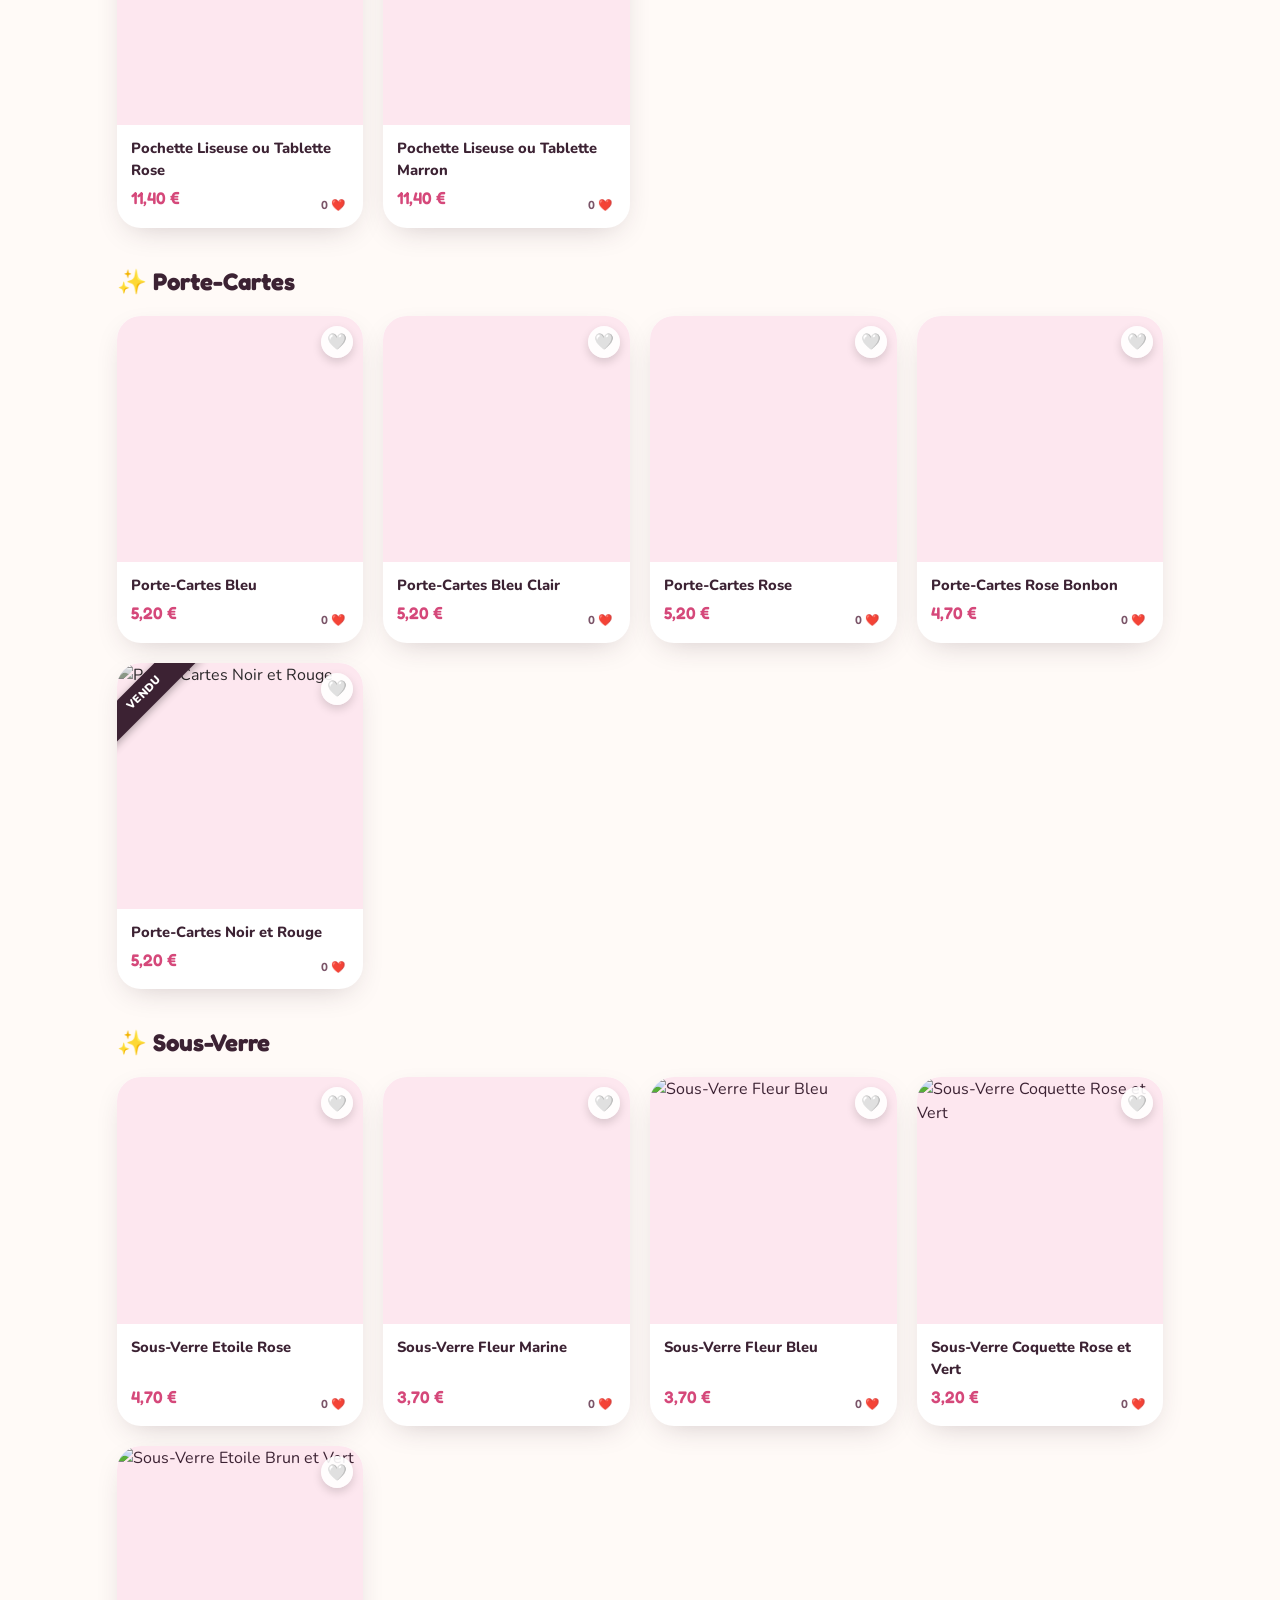
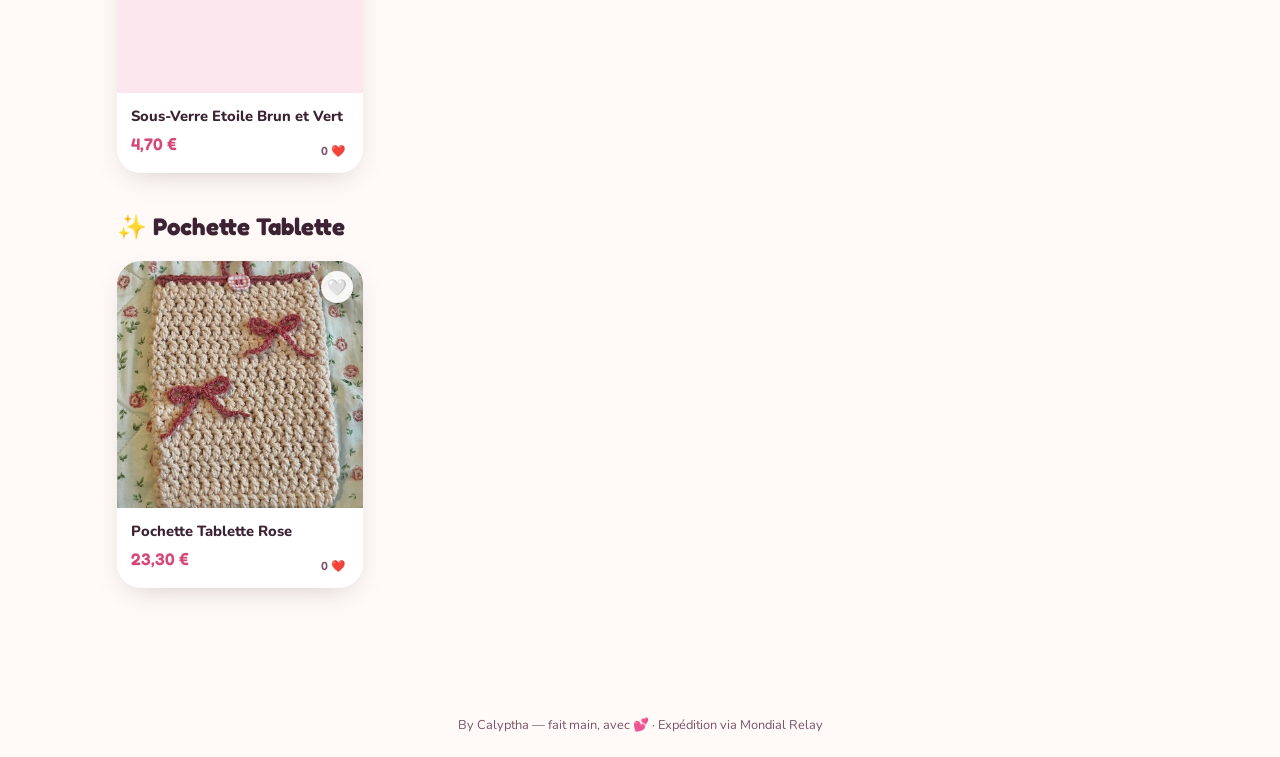
==== commit 4d838021: "changement mise en page" ====
--- a/index.html
+++ b/index.html
@@ -46,18 +46,38 @@
 <script src="produits.js"></script>
 <script src="panier.js"></script>
 <script src="favoris.js"></script>
-<!-- premier script: le code de cette page, utilise le code dans produits.js donc produits.js 
+<!-- premier script: le code de cette page, utilise le code dans produits.js donc produits.js
  doit être chargé AVANT le script de la page, sinon ça plante car variables n'existent pas encore-->
 <script>
   const container = document.getElementById("grid");
+  const categoryNav = document.getElementById("categoryNav");
+
+  // sur mobile (écran de moins de 640 px) : 6 articles à la fois par catégorie, avec un bouton "Voir plus"
+  // sur grand écran : on affiche tout (Infinity = pas de limite)
+  const PAR_PAGE = window.matchMedia("(max-width: 639px)").matches ? 6 : Infinity;
 
   //petit msg si la liste des produits est vide
   if (PRODUITS.length === 0) {
     container.innerHTML = `<div class="empty-state"><div class="icon">🧵</div>La boutique est vide pour le moment, reviens bientôt !</div>`;
   }
+
+  // transforme "Pochette Livre" en "pochette livre" sans accents (pour les ancres #cat-...)
+  function slug(texte) {
+    return texte.toLowerCase()
+      .normalize("NFD").replace(/[\u0300-\u036f]/g, "");
+  }
+
+  // version miniature d'une photo : images/xxx.jpeg -> images/thumbs/xxx.webp
+  function miniature(chemin) {
+    return chemin
+      .replace("images/", "images/thumbs/")
+      .replace(/\.(jpe?g|png)$/i, ".webp");
+  }
+
   //on récup les catégories des produits existants, sans toucher le HTML
-    // Ordre voulu ; les catégories non listées passent après, dans l'ordre de produits.js
- const ORDRE_CATEGORIES = ["Marque-page", "Pochette Liseuse", "Trousse à Maquillage", "Pochette Livres"];
+  // Ordre voulu ; les catégories non listées passent après, dans l'ordre de produits.js
+  // (attention : les majuscules comptent, les noms doivent être identiques à ceux de produits.js)
+  const ORDRE_CATEGORIES = ["Marque-page", "Pochette Livre", "Trousse à Maquillage", "Pochette Liseuse", "Porte-Cartes", "Sous-Verre"];
   const toutesCategories = [...new Set(PRODUITS.map(p => p.categorie))];
   const categories = [
     ...ORDRE_CATEGORIES.filter(c => toutesCategories.includes(c)),
@@ -66,16 +86,10 @@
 
   //on affiche la liste des produits par catégorie et les produits vendus vont en fin de liste
   categories.forEach(cat => {
-      const categoryNav = document.getElementById("categoryNav");
-      function slug(texte) {
-        return texte.toLowerCase()
-          .normalize("NFD").replace(/[\u0300-\u036f]/g, "")
-      }
     const produitsCategorie = PRODUITS
       .filter(p => p.categorie === cat)
       .sort((a, b) => (a.vendu === b.vendu) ? 0 : a.vendu ? 1 : -1);
 
-      //
     const section = document.createElement("section");
     section.className = "category-section";
     section.id = "cat-" + slug(cat);
@@ -89,17 +103,18 @@
 
     //on crée une carte produit pour chaque produit
     //le thumb c'est pour l'image, si article vendu, on écrit vendu, sinon rien
-    //photos[0] car dans produits.js,  photos = [] est un tableau avec les noms des photos
-    //on récup le premier qu'on affiche comme thumbnaiol
+    //photos[0] car dans produits.js, photos = [] est un tableau avec les noms des photos
+    //on récup le premier, en version miniature (images/thumbs/), pour que la boutique charge vite
     produitsCategorie.forEach(p => {
       const card = document.createElement("div");
       card.className = "card";
       card.innerHTML = `
         <a href="produit.html?id=${encodeURIComponent(p.id)}" style="display:contents;">
-          
+
           <div class="thumb">
             ${p.vendu ? `<span class="badge-sold">Vendu</span>` : ""}
-            <img src="${p.photos[0]}" alt="${p.nom}" loading="lazy">
+            <img src="${miniature(p.photos[0])}" alt="${p.nom}" loading="lazy" decoding="async"
+                 onerror="this.onerror=null;this.src='${p.photos[0]}'">
           </div>
 
           <div class="body">
@@ -118,6 +133,26 @@
       //qd la carte est construite, on l'ajoute à la sous grille (la classe grid actuelle)
       grid.appendChild(card);
     });
+
+    // "Voir plus" : on cache les cartes au-delà de PAR_PAGE, et chaque clic en révèle PAR_PAGE de plus
+    const cartes = [...grid.children];
+    let visibles = PAR_PAGE;
+    const bouton = document.createElement("button");
+    bouton.className = "voir-plus";
+    bouton.textContent = "Voir plus ✨";
+
+    function majAffichage() {
+      cartes.forEach((c, i) => c.hidden = i >= visibles);
+      bouton.hidden = visibles >= cartes.length;
+    }
+    bouton.addEventListener("click", () => {
+      visibles += PAR_PAGE;
+      majAffichage();
+    });
+
+    section.appendChild(bouton);
+    majAffichage();
+
     //pareil, on ajoute la section qu'on vient de finir pour cette catégorie au container aka le gros bloc qui contient toutes les sections
     container.appendChild(section);
   });
@@ -141,7 +176,7 @@
       }
     });
   });
-  //afficherCompteursFavoris va chercher (via fetch dans favoris.js) 
+  //afficherCompteursFavoris va chercher (via fetch dans favoris.js)
   // le nombre de likes de chaque produit sur GoatCounter et le colle dans les <span data-like-count>
   afficherCompteursFavoris();
 </script>
--- a/style.css
+++ b/style.css
@@ -162,6 +162,11 @@
   grid-template-columns:repeat(auto-fill,minmax(160px,1fr));
   gap:16px;
 }
+/* Mobile : 2 colonnes fixes (sinon, sur un petit écran, la grille peut tomber à 1 seule colonne)
+   2 colonnes x 3 rangées = les 6 articles affichés à chaque fois */
+@media (max-width:639px){
+  .grid{grid-template-columns:repeat(2,1fr);gap:12px;}
+}
 .card{
   background:#fff;
   border-radius:var(--radius-lg);
@@ -171,6 +176,8 @@
   transition:transform .18s ease;
   position:relative;
 }
+/* sans cette règle, display:flex ci-dessus empêche l'attribut hidden de cacher la carte */
+.card[hidden]{display:none;}
 .card:hover{transform:translateY(-4px);}
 .card .thumb{
   aspect-ratio:1/1;
@@ -201,6 +208,24 @@
 .thumb.vendu img{
   filter:grayscale(85%);
 }
+
+/* Bouton "Voir plus" sous chaque catégorie (utilisé sur mobile) */
+.voir-plus{
+  display:block;
+  margin:20px auto 0;
+  padding:11px 26px;
+  border:none;
+  border-radius:999px;
+  background:var(--rose-pale);
+  color:var(--rose-deep);
+  font-family:var(--font-body);
+  font-weight:800;
+  font-size:.95rem;
+  cursor:pointer;
+  transition:transform .12s ease;
+}
+.voir-plus:active{transform:scale(.97);}
+.voir-plus[hidden]{display:none;}
 
 /* ===========================================================
    Boutons
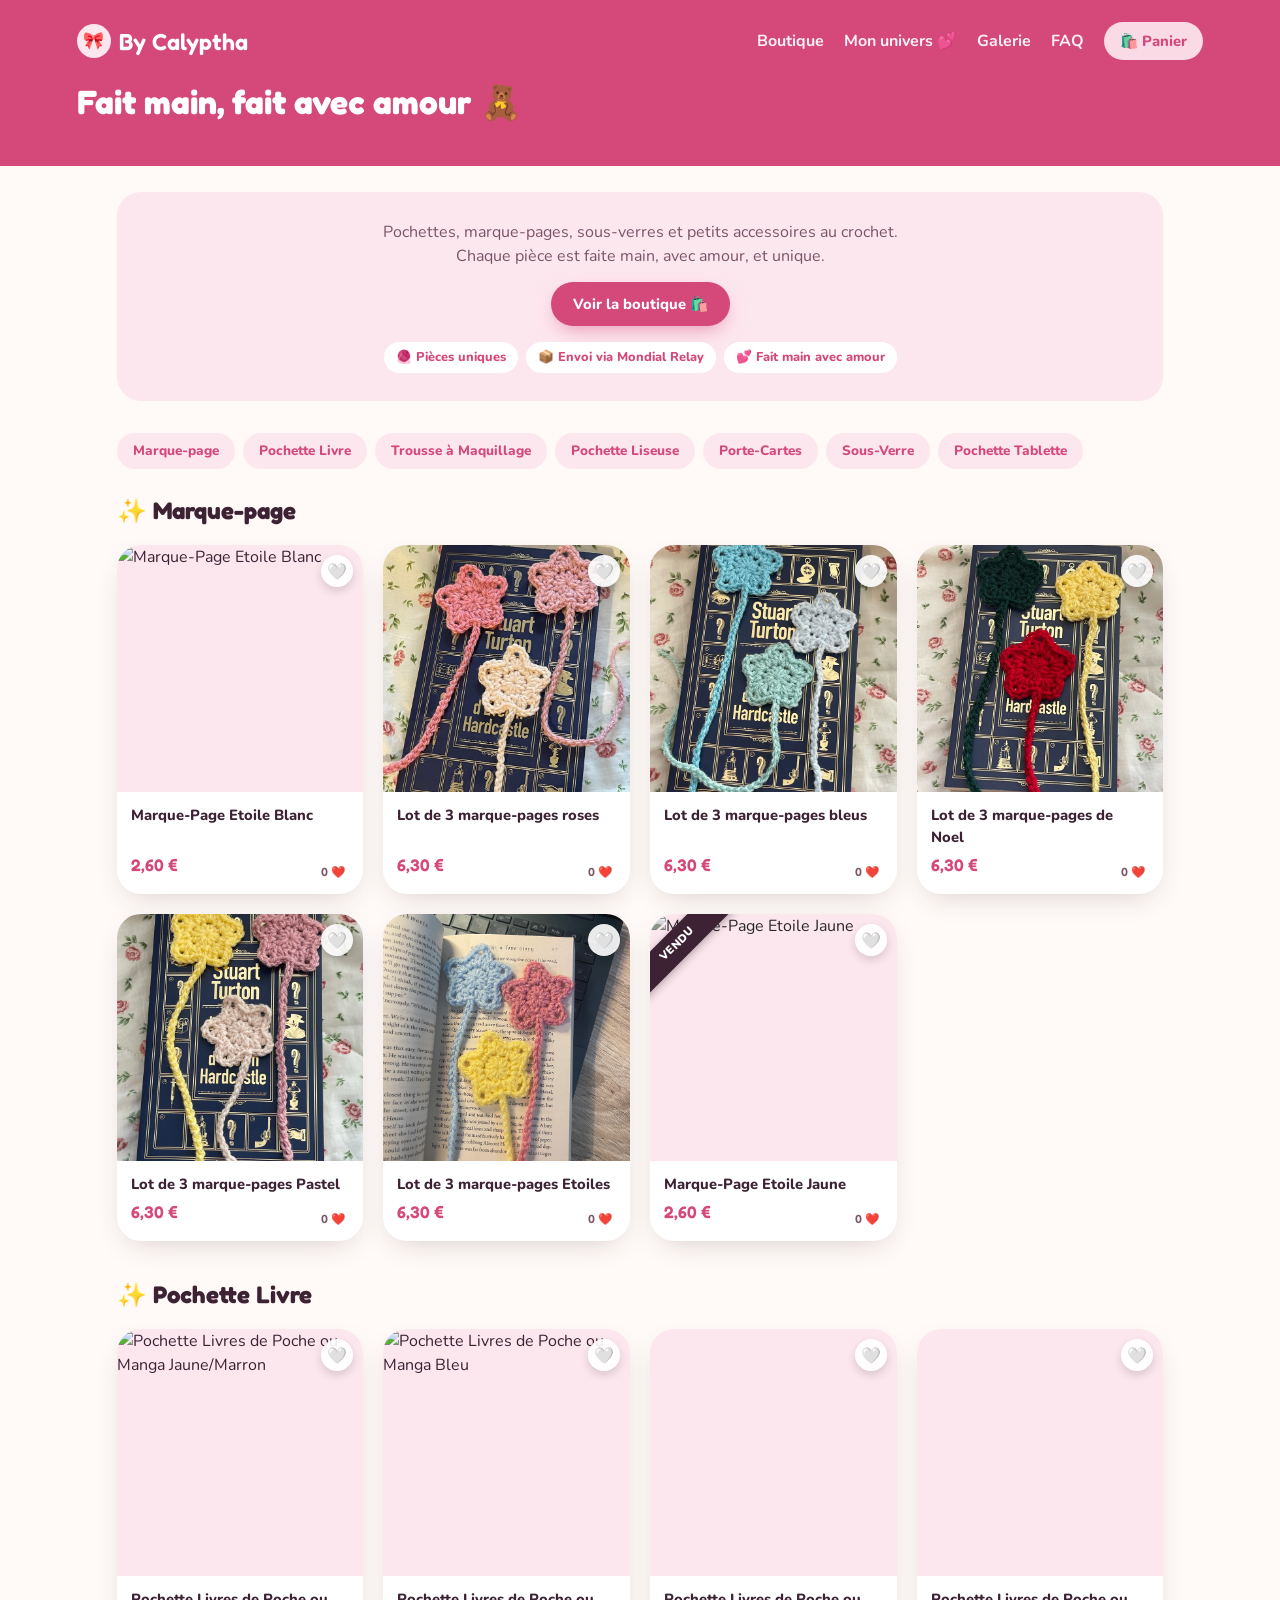
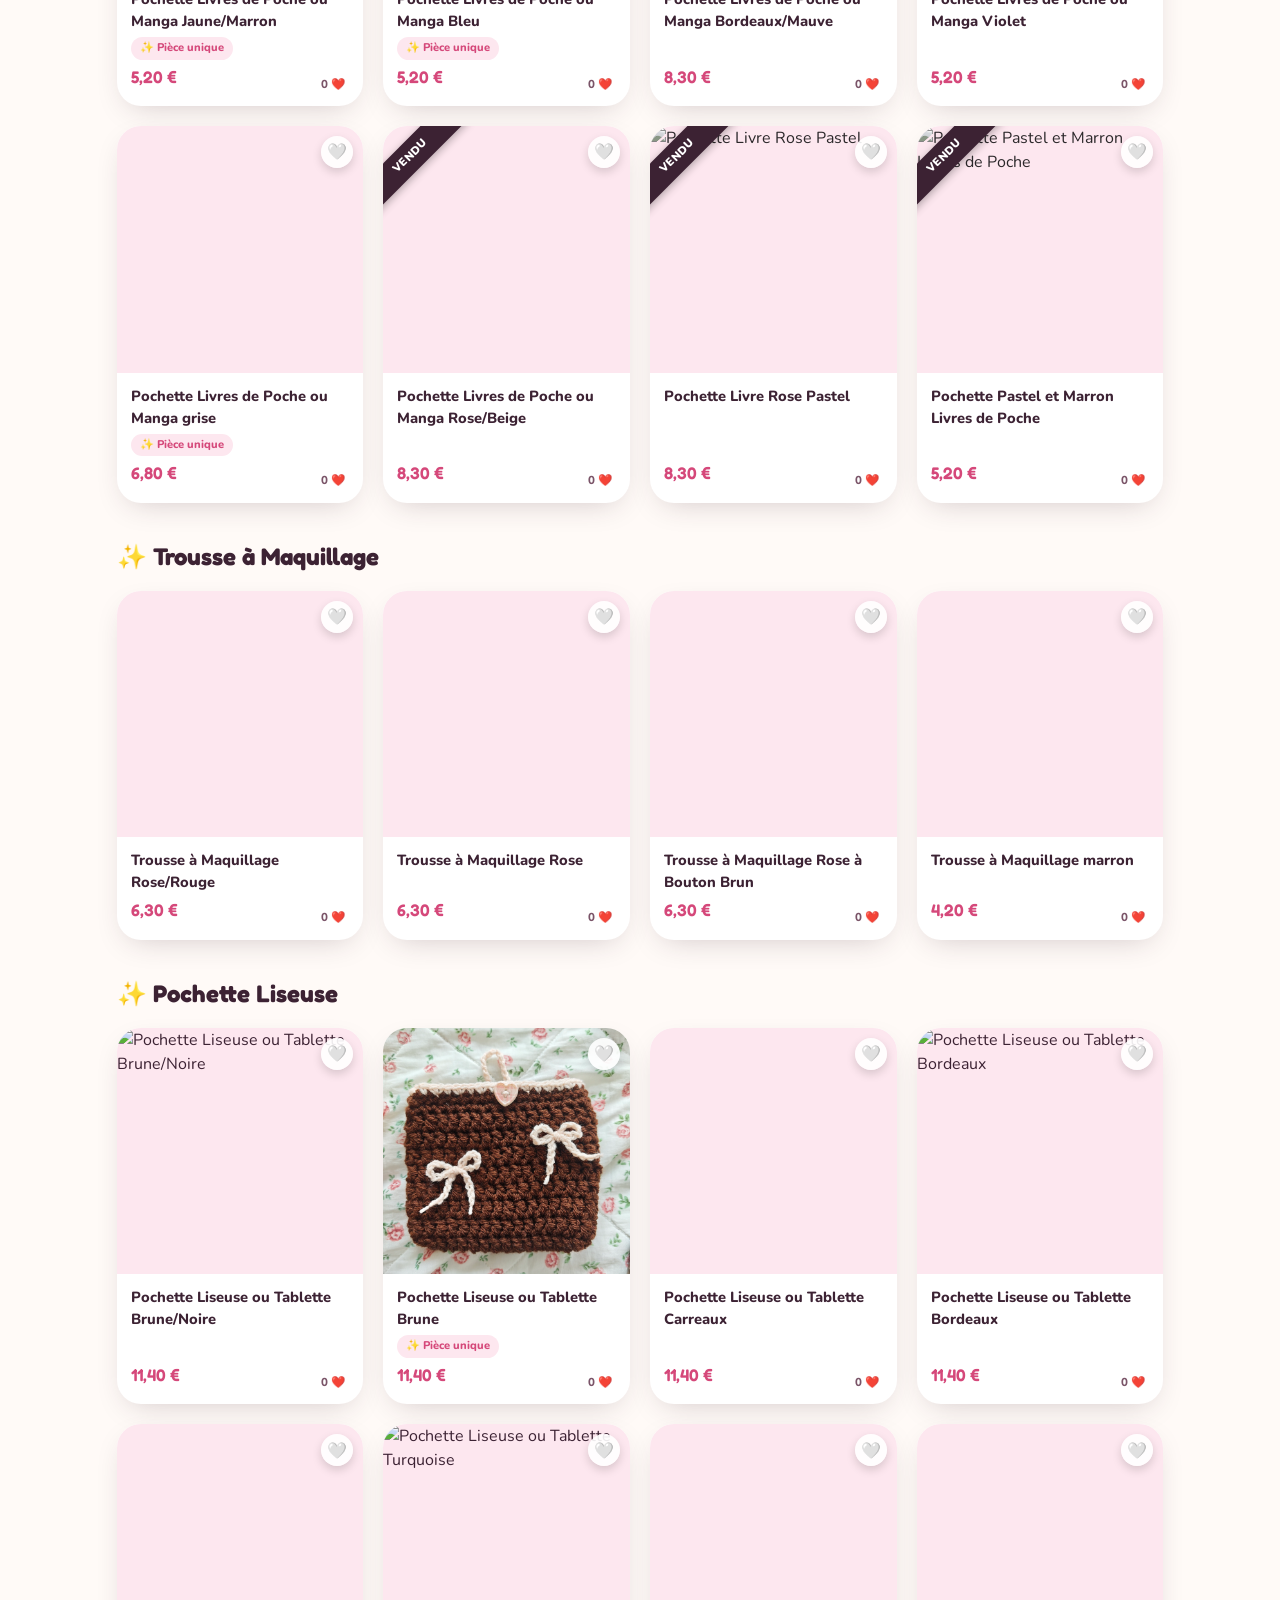
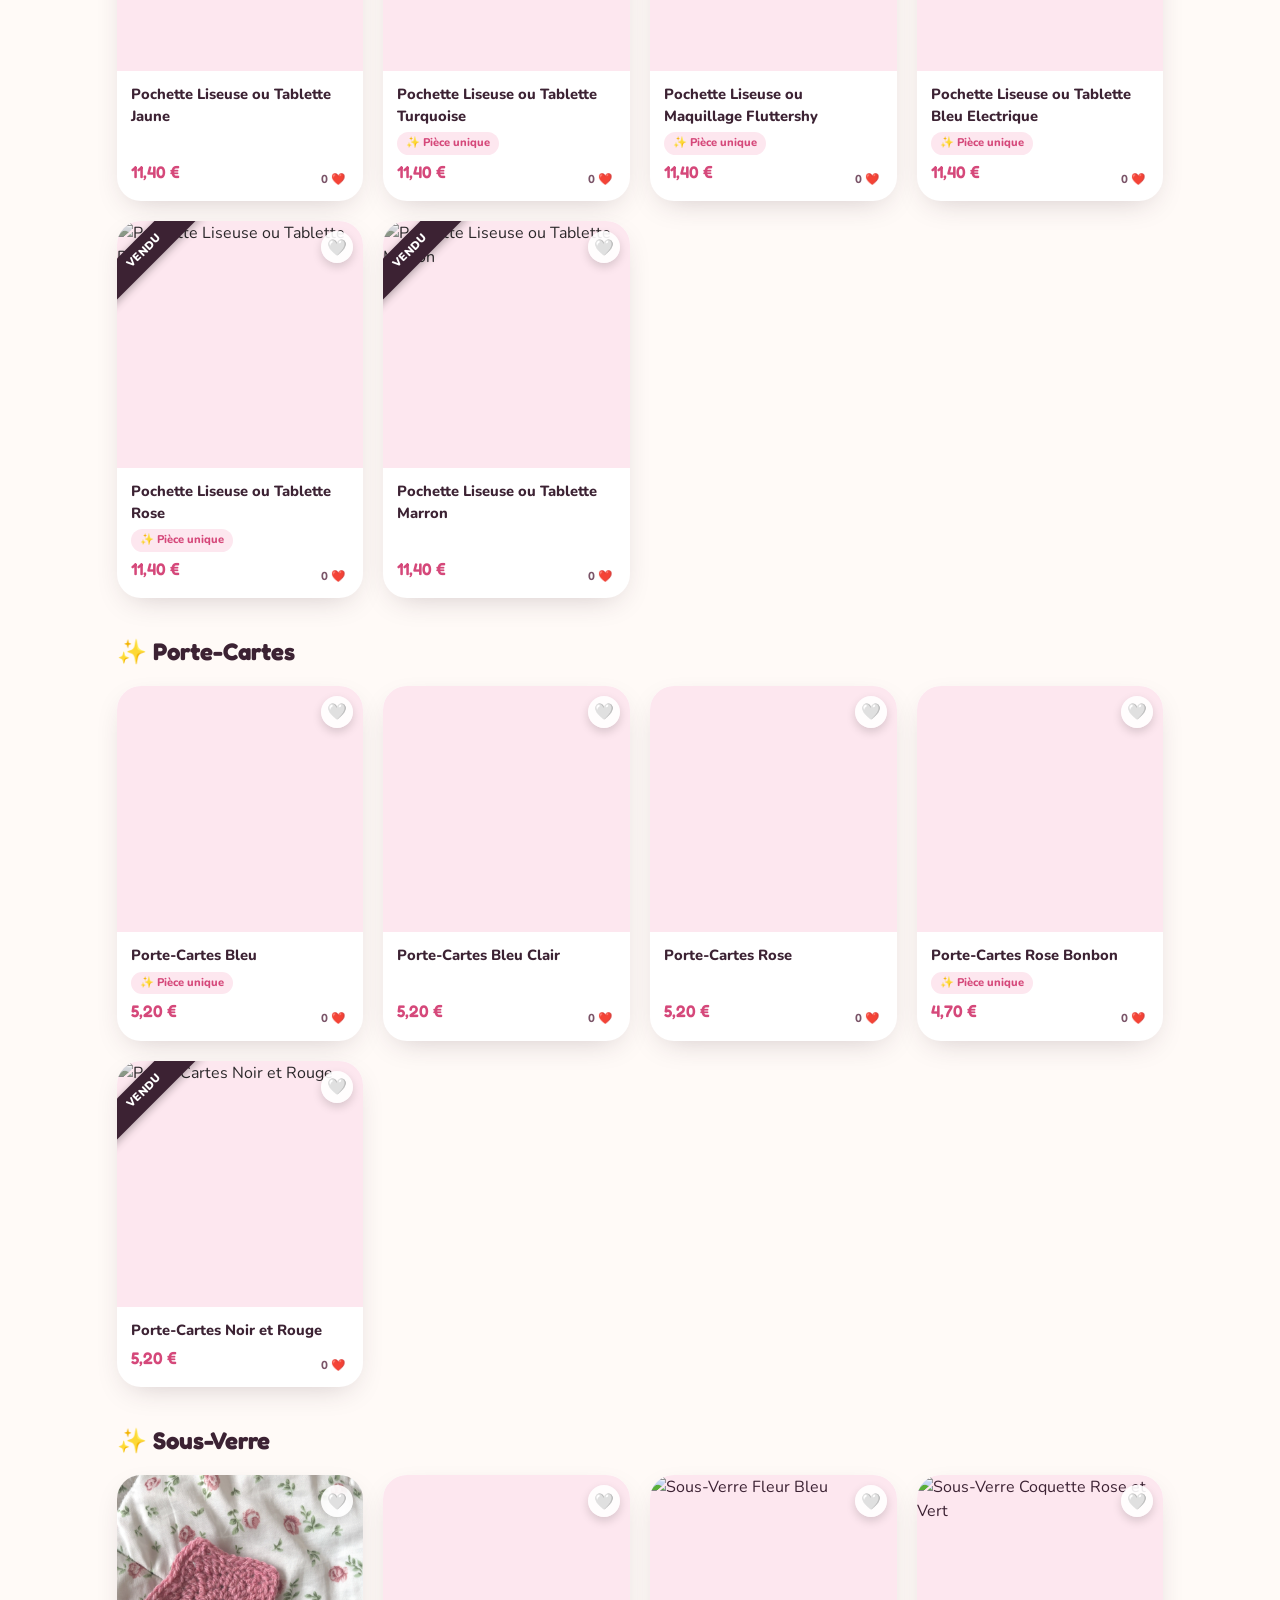
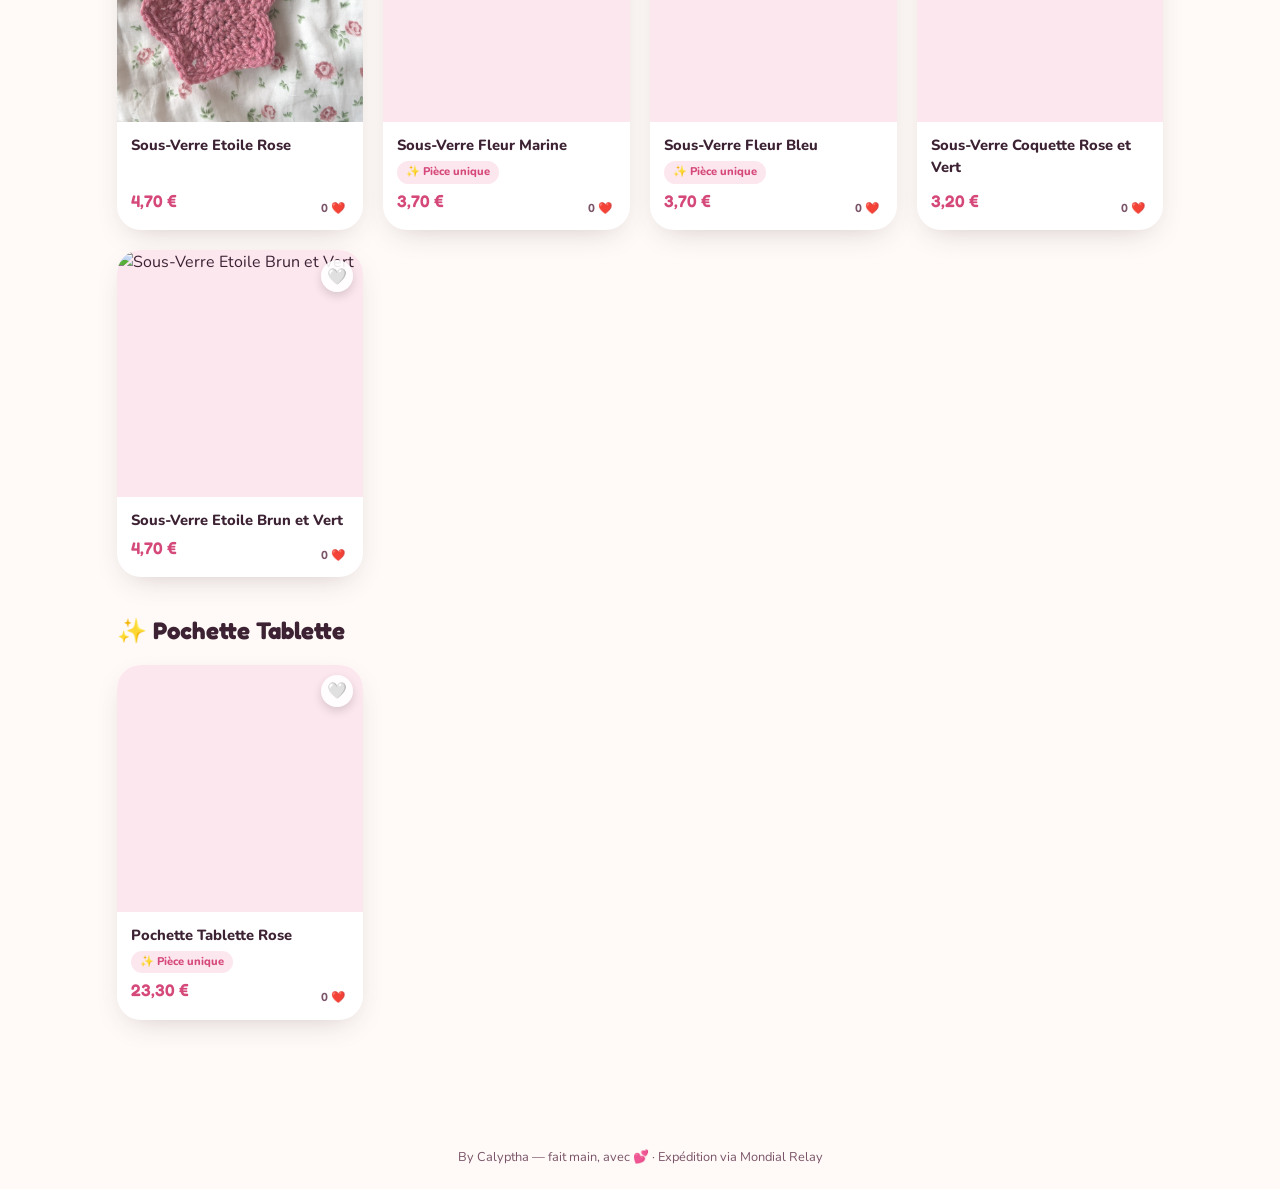
==== commit 8fe716a3: "ajout unique" ====
--- a/index.html
+++ b/index.html
@@ -35,6 +35,17 @@
 
 <!-- le main est vide, peuplé en JS à partir du fichier produits.js -->
 <main>
+  <!-- petite intro : ce que tu vends, un bouton vers la boutique, et 3 pastilles de réassurance -->
+  <section class="intro">
+    <p>Pochettes, marque-pages, sous-verres et petits accessoires au crochet. Chaque pièce est faite main, avec amour, et unique.</p>
+    <a class="btn btn-primary" href="#categoryNav">Voir la boutique 🛍️</a>
+    <div class="intro-pills">
+      <span class="intro-pill">🧶 Pièces uniques</span>
+      <span class="intro-pill">📦 Envoi via Mondial Relay</span>
+      <span class="intro-pill">💕 Fait main avec amour</span>
+    </div>
+  </section>
+
   <nav id="categoryNav" class="category-nav"></nav>
   <div id="grid"></div>
 </main>
@@ -119,6 +130,7 @@
 
           <div class="body">
             <h3>${p.nom}</h3>
+            ${p.unique ? `<span class="chip-unique">✨ Pièce unique</span>` : ""}
             <div class="price">${formaterPrix(prixAffiche(p.prix))}</div>
           </div>
         </a>
--- a/style.css
+++ b/style.css
@@ -227,6 +227,52 @@
 .voir-plus:active{transform:scale(.97);}
 .voir-plus[hidden]{display:none;}
 
+/* Petite intro en haut de la boutique */
+.intro{
+  background:var(--rose-pale);
+  border-radius:var(--radius-lg);
+  padding:22px 20px;
+  margin-bottom:22px;
+  text-align:center;
+}
+.intro p{
+  margin:0 auto 14px;
+  max-width:560px;
+  color:var(--plum-soft);
+  font-size:.95rem;
+}
+.intro .btn{padding:11px 22px;}
+.intro-pills{
+  display:flex;
+  flex-wrap:wrap;
+  justify-content:center;
+  gap:8px;
+  margin-top:16px;
+}
+.intro-pill{
+  background:#fff;
+  color:var(--rose-deep);
+  font-size:.8rem;
+  font-weight:800;
+  padding:6px 12px;
+  border-radius:999px;
+}
+@media (min-width:640px){
+  .intro{padding:28px 32px;}
+  .intro p{font-size:1rem;}
+}
+
+/* Petit badge "Pièce unique" sur les cartes (clé unique: true dans produits.js) */
+.chip-unique{
+  align-self:flex-start;
+  background:var(--rose-pale);
+  color:var(--rose-deep);
+  font-size:.7rem;
+  font-weight:800;
+  padding:3px 9px;
+  border-radius:999px;
+}
+
 /* ===========================================================
    Boutons
    =========================================================== */
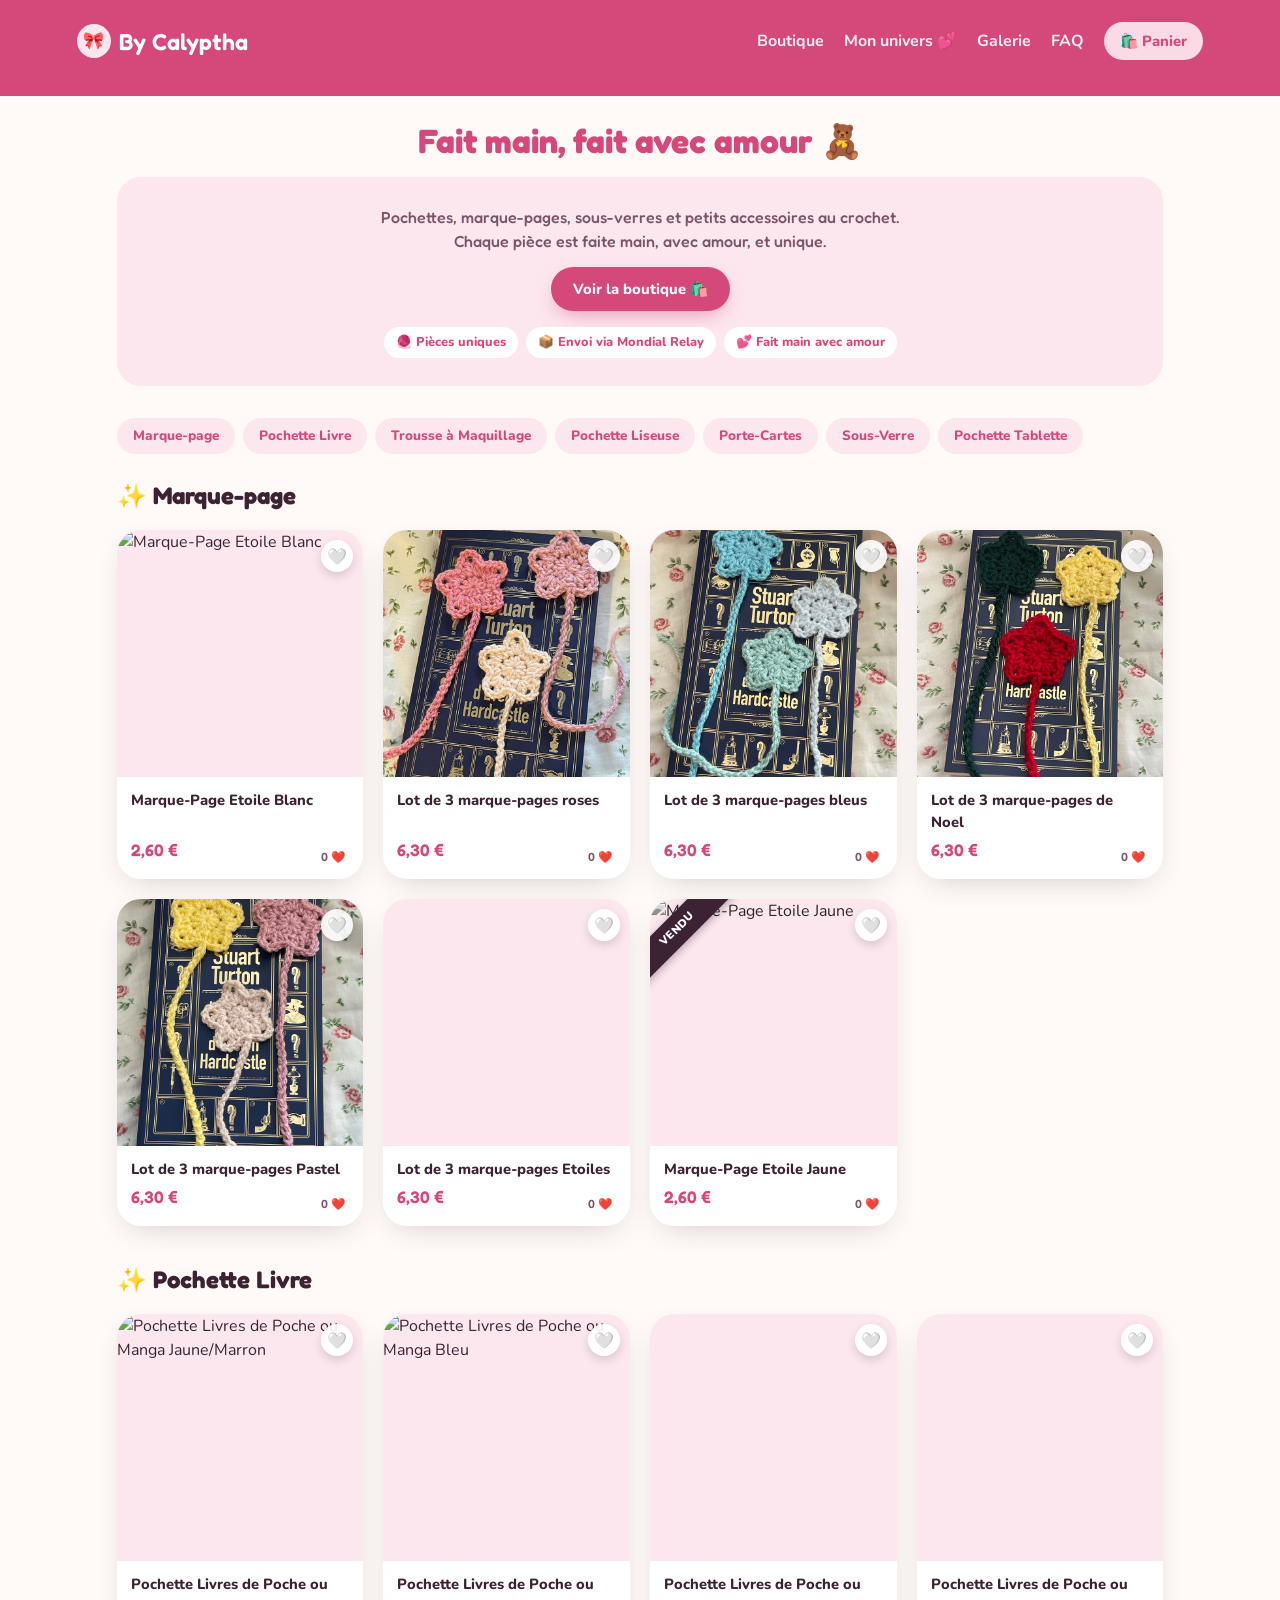
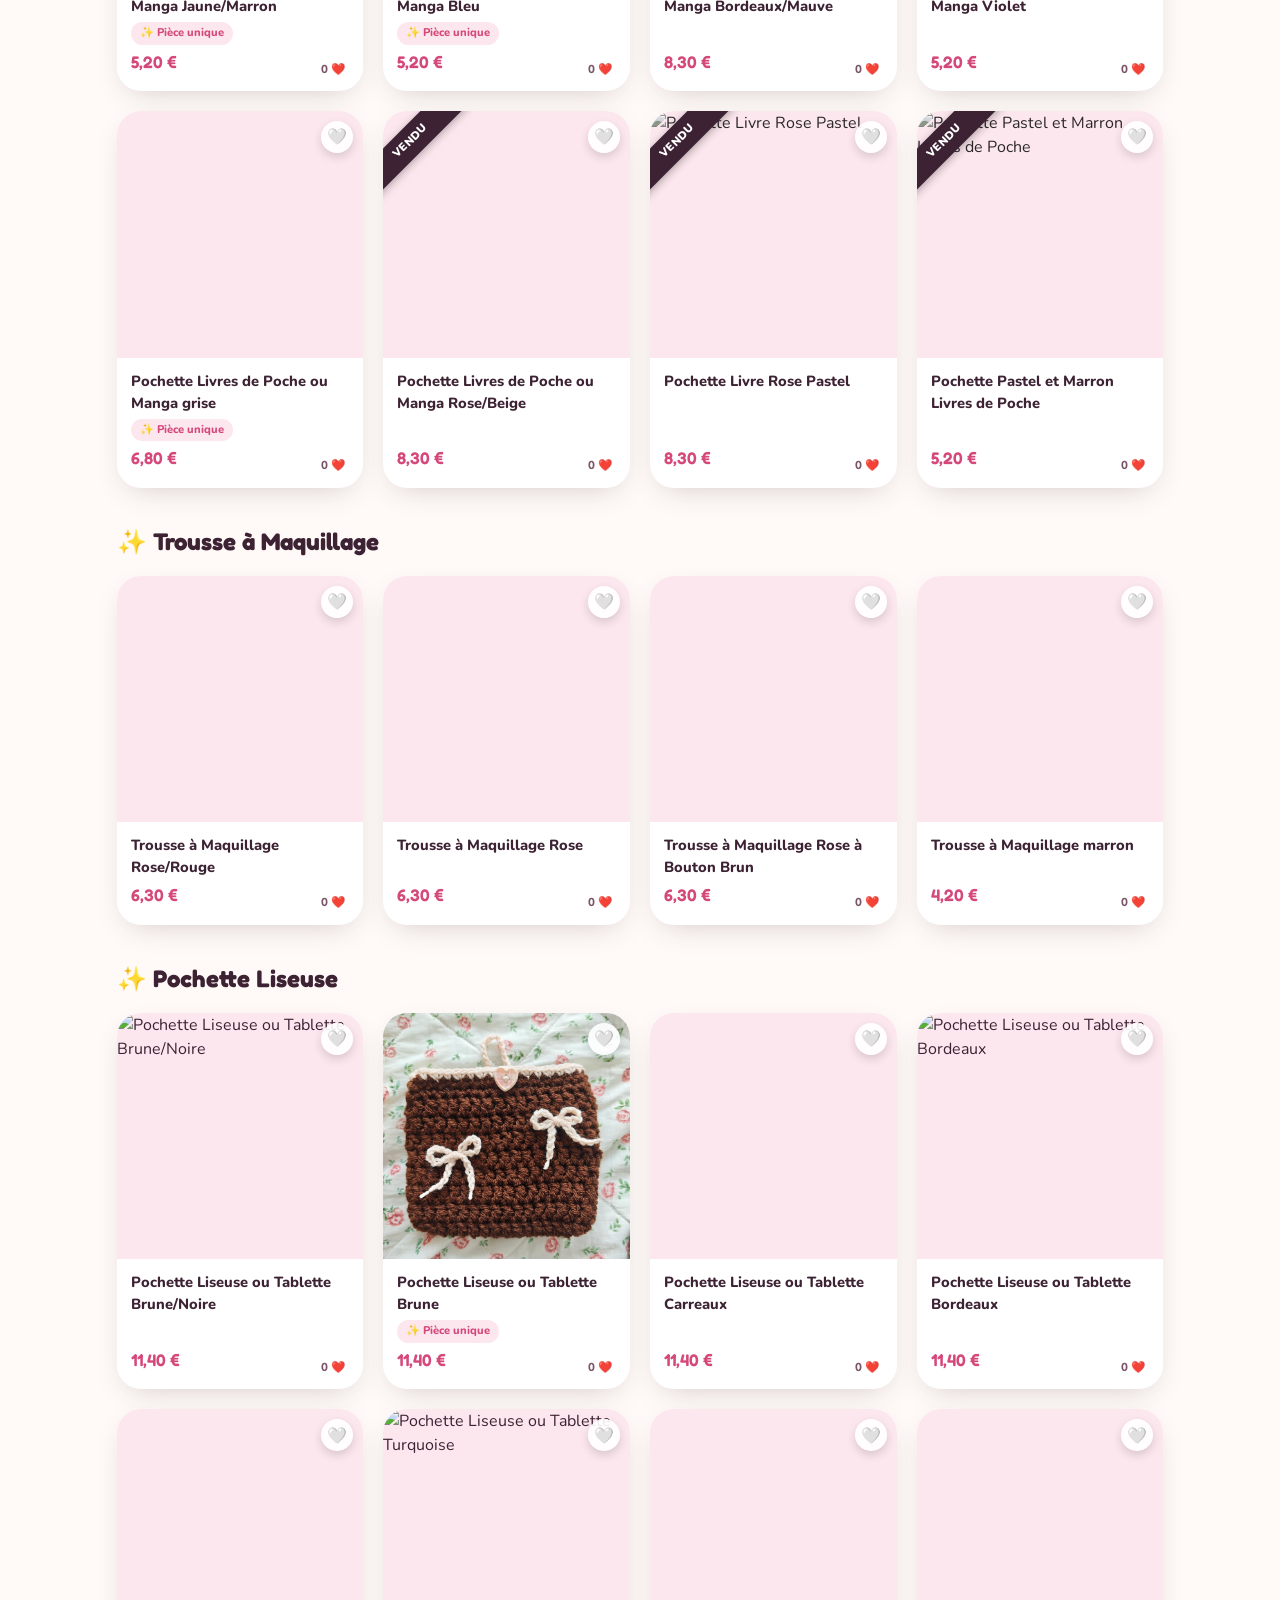
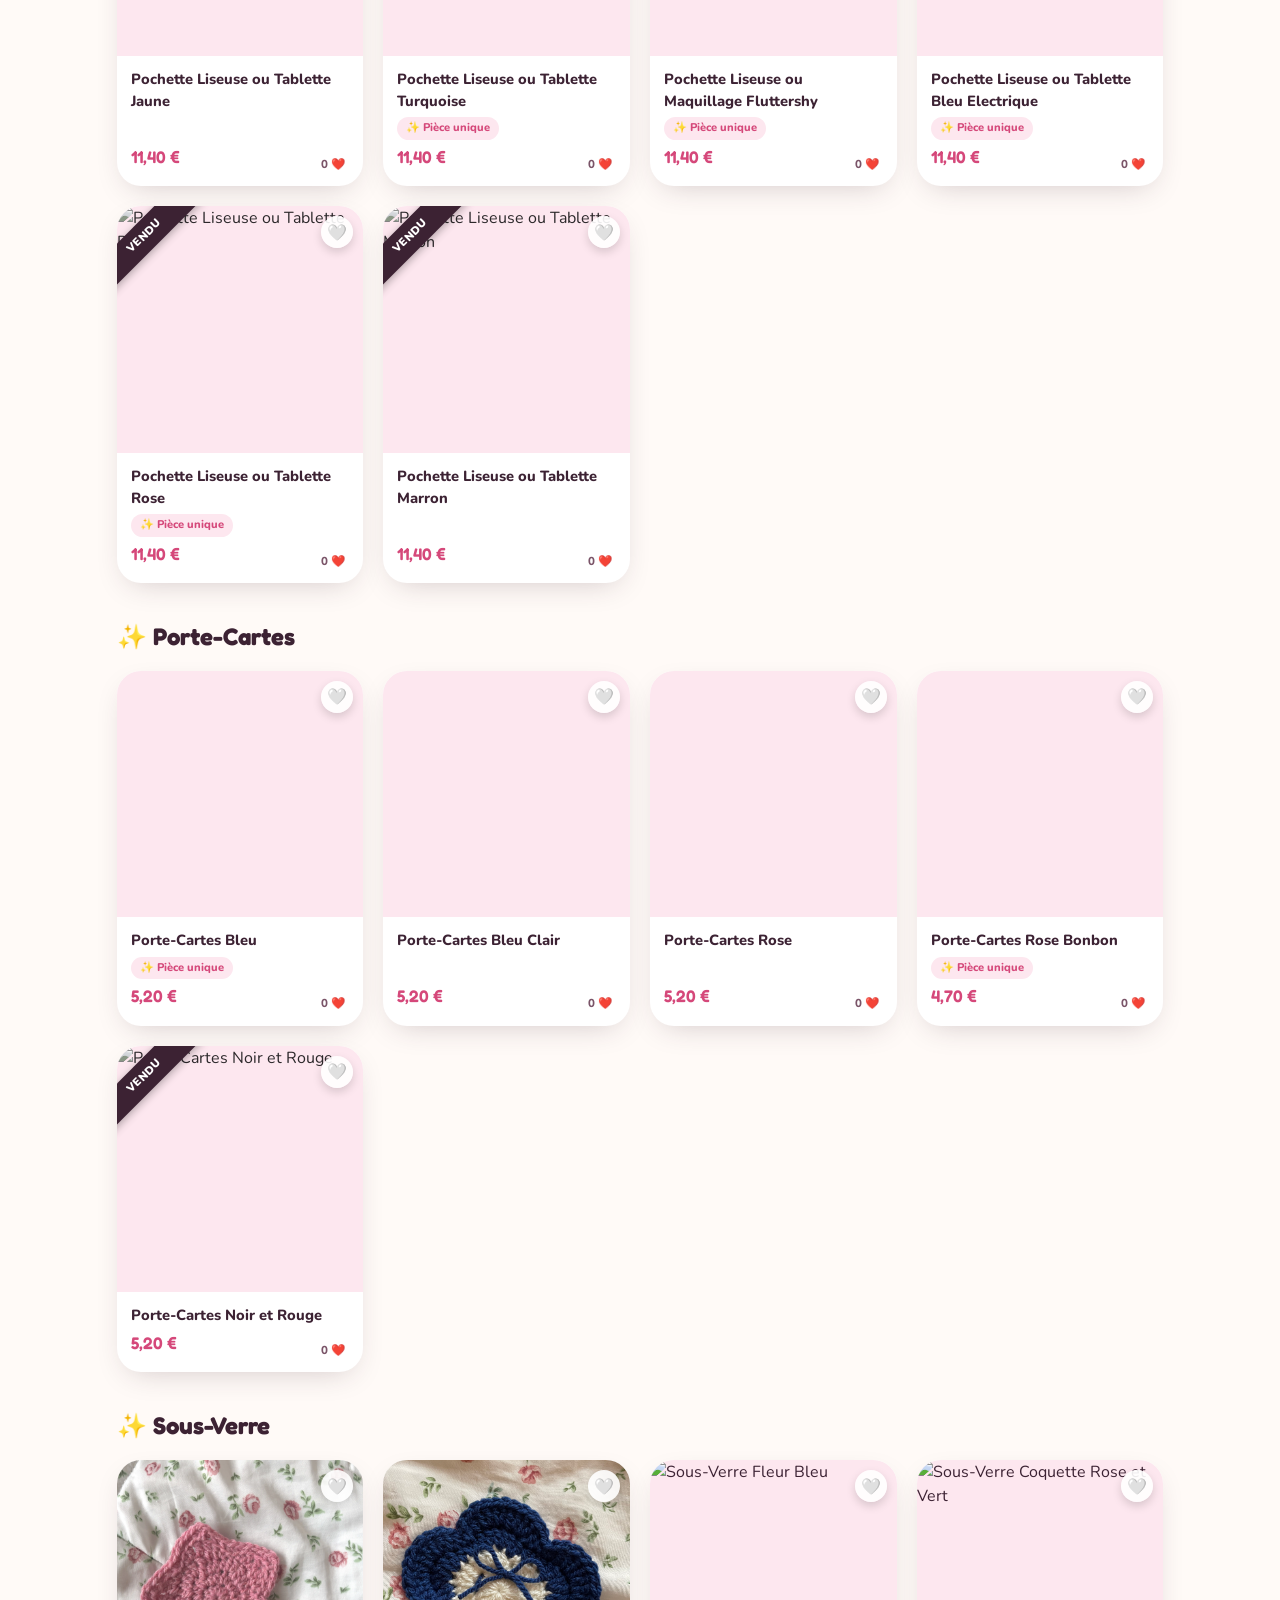
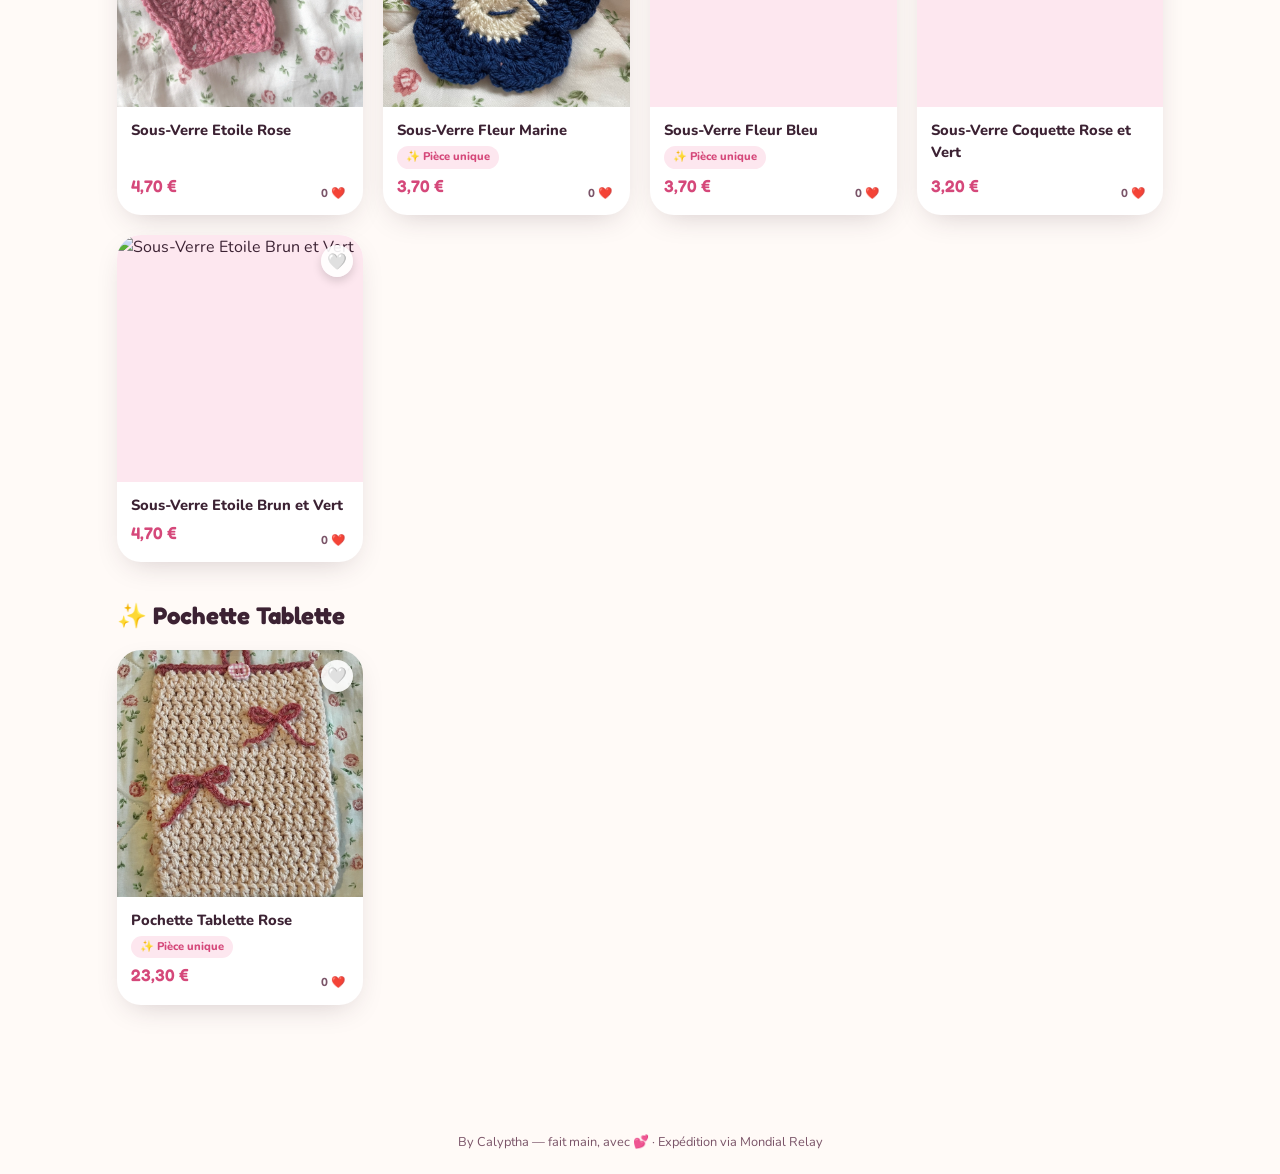
==== commit 99b6a88d: "corr mise en page" ====
--- a/index.html
+++ b/index.html
@@ -29,12 +29,13 @@
   <!-- juste en dessous de la première div -->
   <div class="hero-strip">
     <p class="visit-counter">✨ <span id="visitCount">···</span> visites sur la boutique</p>
-    <h1>Fait main, fait avec amour 🧸</h1>
   </div>
 </header>
 
 <!-- le main est vide, peuplé en JS à partir du fichier produits.js -->
 <main>
+  <h1 class="page-title">Fait main, fait avec amour 🧸</h1>
+
   <!-- petite intro : ce que tu vends, un bouton vers la boutique, et 3 pastilles de réassurance -->
   <section class="intro">
     <p>Pochettes, marque-pages, sous-verres et petits accessoires au crochet. Chaque pièce est faite main, avec amour, et unique.</p>
@@ -210,4 +211,4 @@
 <script data-goatcounter="https://by-calyptha.goatcounter.com/count"
         async src="//gc.zgo.at/count.js"></script>
 </body>
-</html>+</html>
--- a/style.css
+++ b/style.css
@@ -227,6 +227,16 @@
 .voir-plus:active{transform:scale(.97);}
 .voir-plus[hidden]{display:none;}
 
+/* Titre de la page, juste au-dessus de l'intro (dans le main) */
+.page-title{
+  font-family:var(--font-display);
+  font-size:clamp(1.5rem,4vw,2.1rem);
+  line-height:1.15;
+  color:var(--rose-deep);
+  text-align:center;
+  margin:0 0 16px;
+}
+
 /* Petite intro en haut de la boutique */
 .intro{
   background:var(--rose-pale);
@@ -239,6 +249,8 @@
   margin:0 auto 14px;
   max-width:560px;
   color:var(--plum-soft);
+  font-family:var(--font-display);
+  font-weight:500;
   font-size:.95rem;
 }
 .intro .btn{padding:11px 22px;}
@@ -509,4 +521,10 @@
   padding:8px 16px;
   border-radius:999px;
 }
-.category-link:active{ background:var(--rose-deep); color:#fff; }+.category-link:active{ background:var(--rose-deep); color:#fff; }
+
+@media (max-width:639px){
+  .header-row{justify-content:center;}
+  nav.header-nav{flex-wrap:wrap;justify-content:center;gap:8px 14px;width:100%;}
+  .hero-strip{text-align:center;}
+}
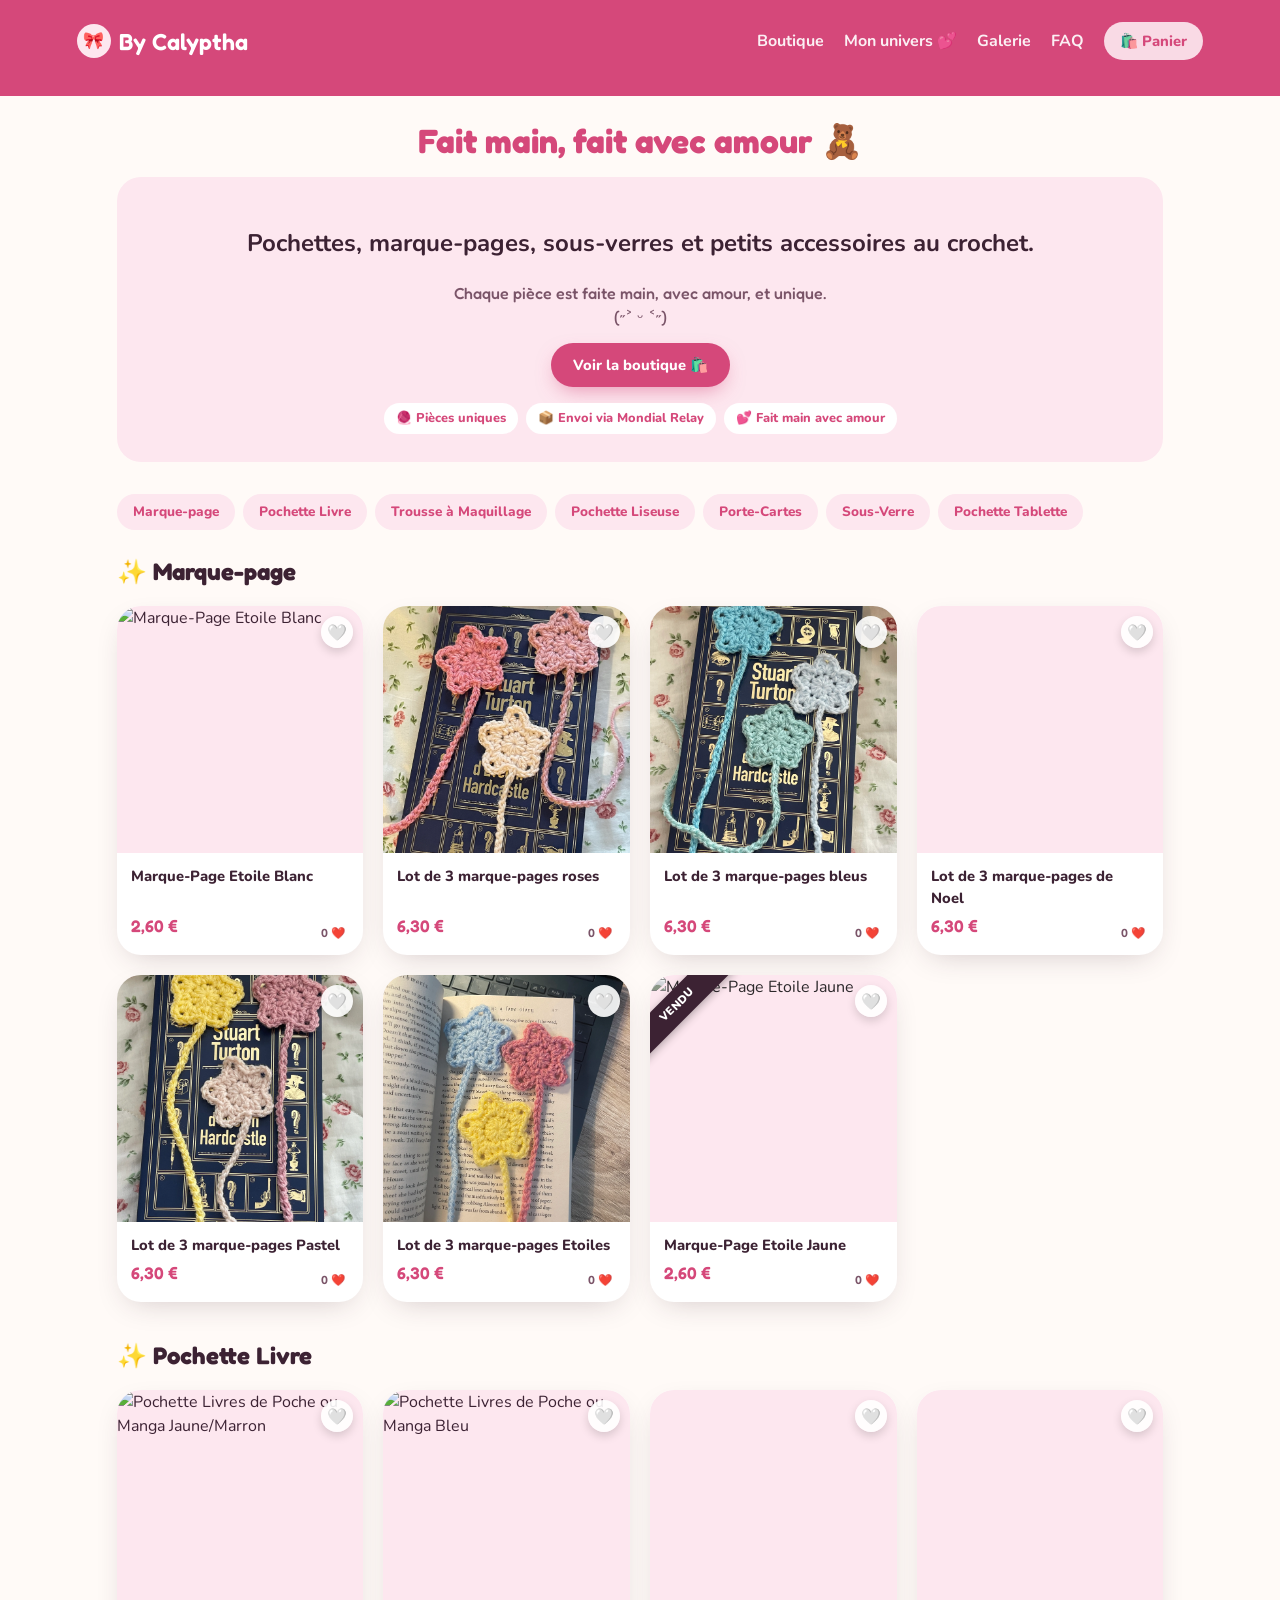
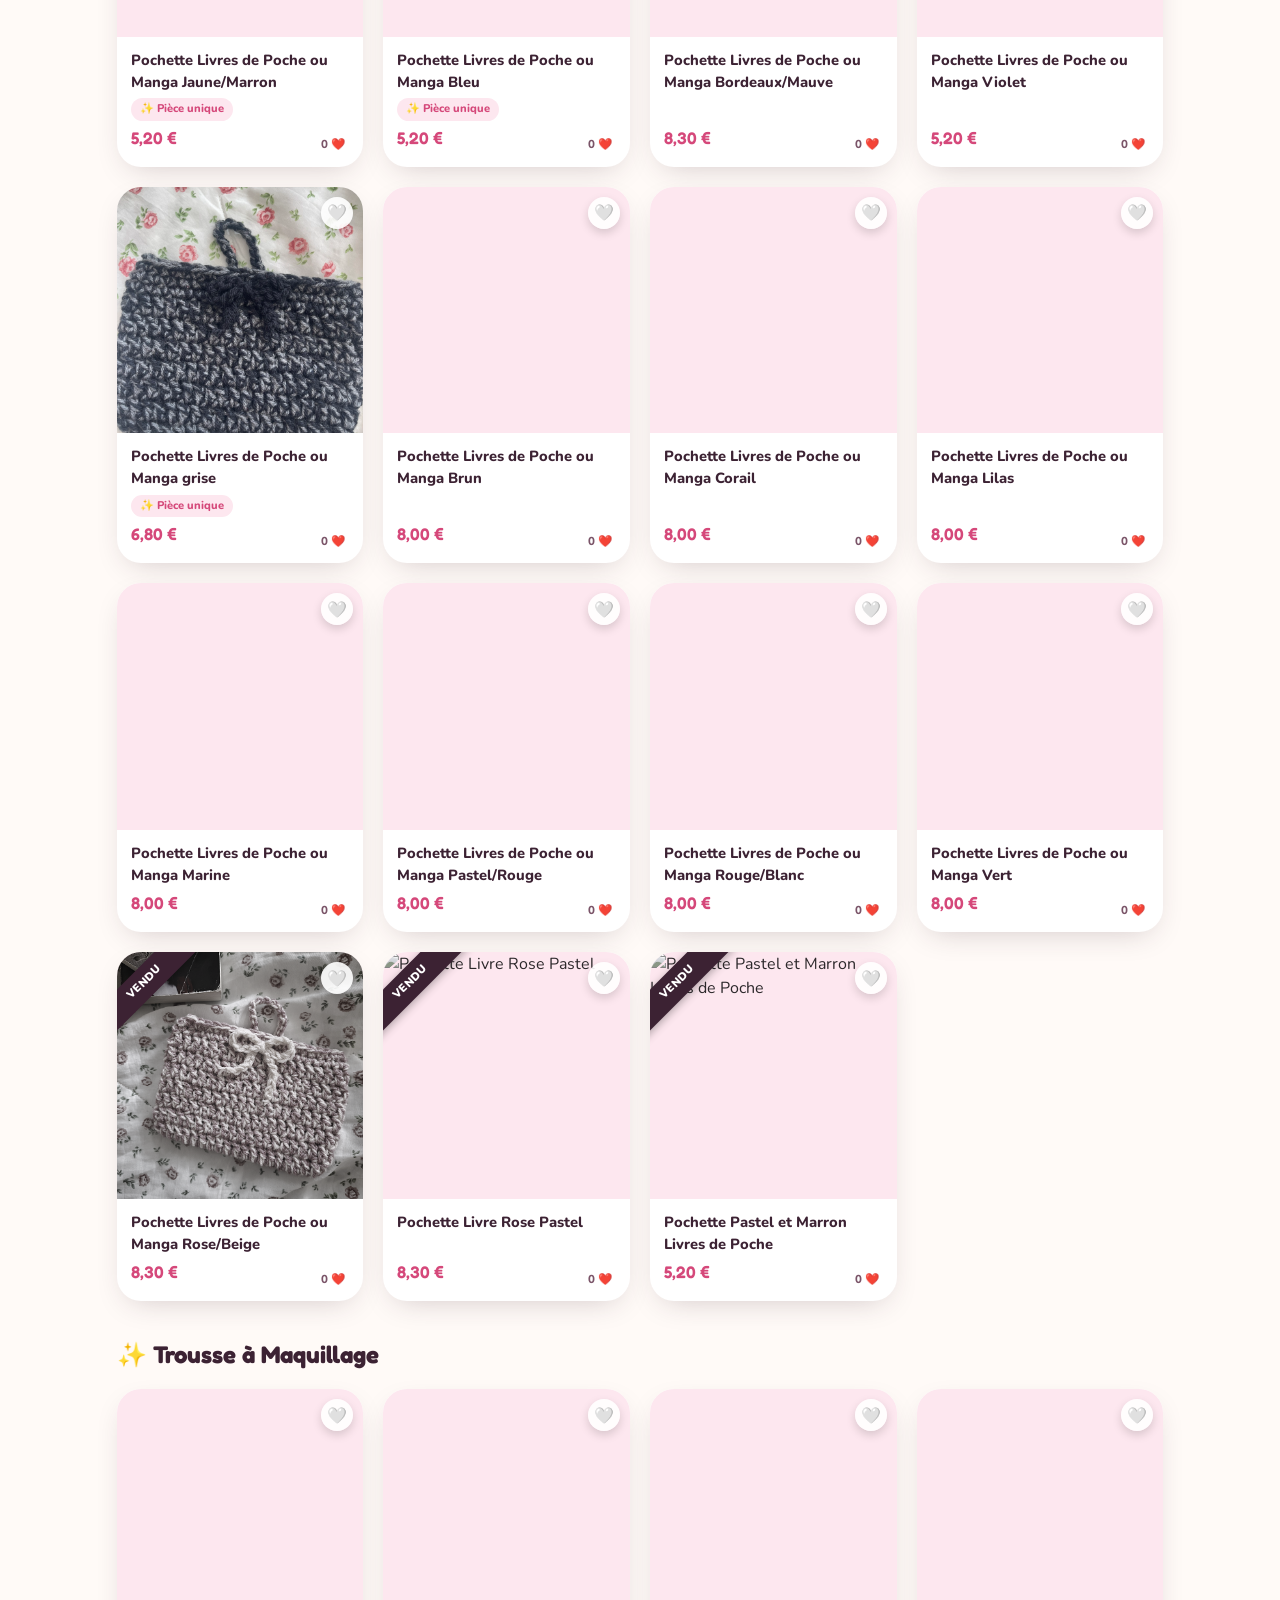
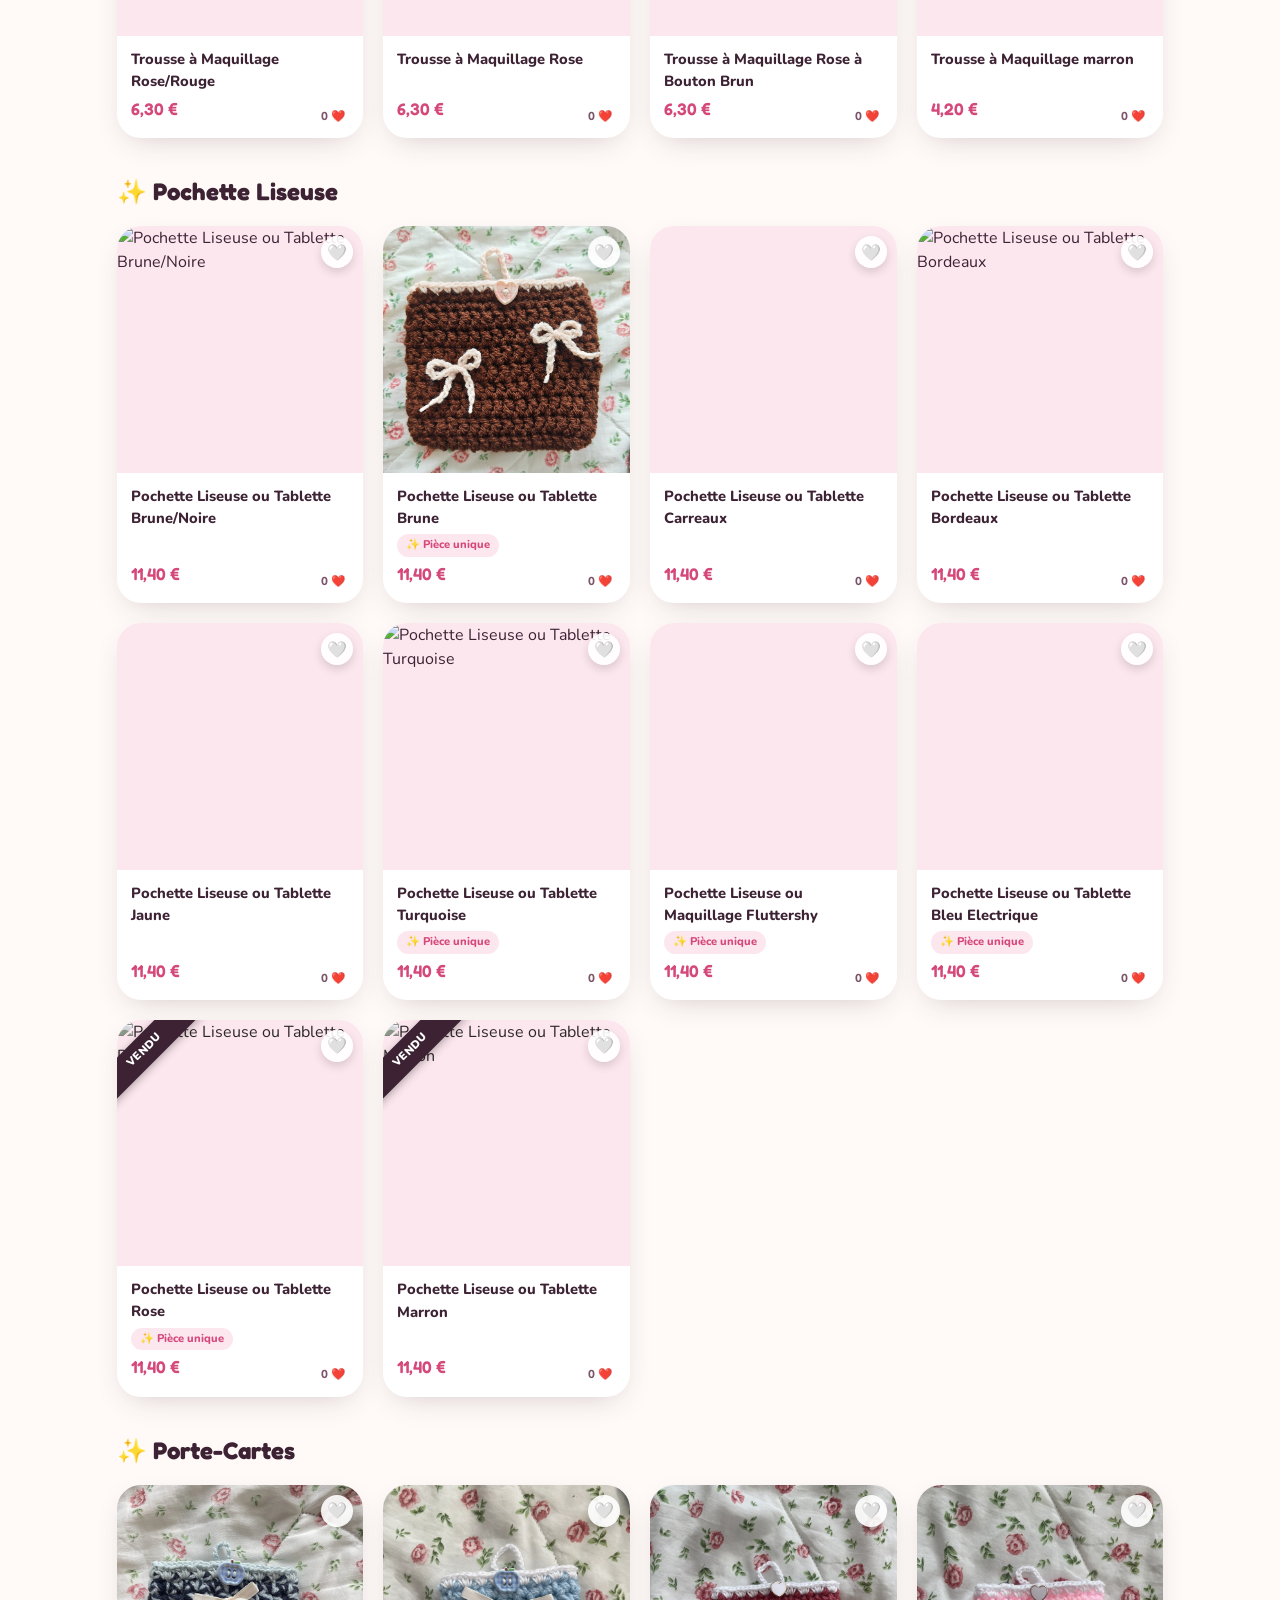
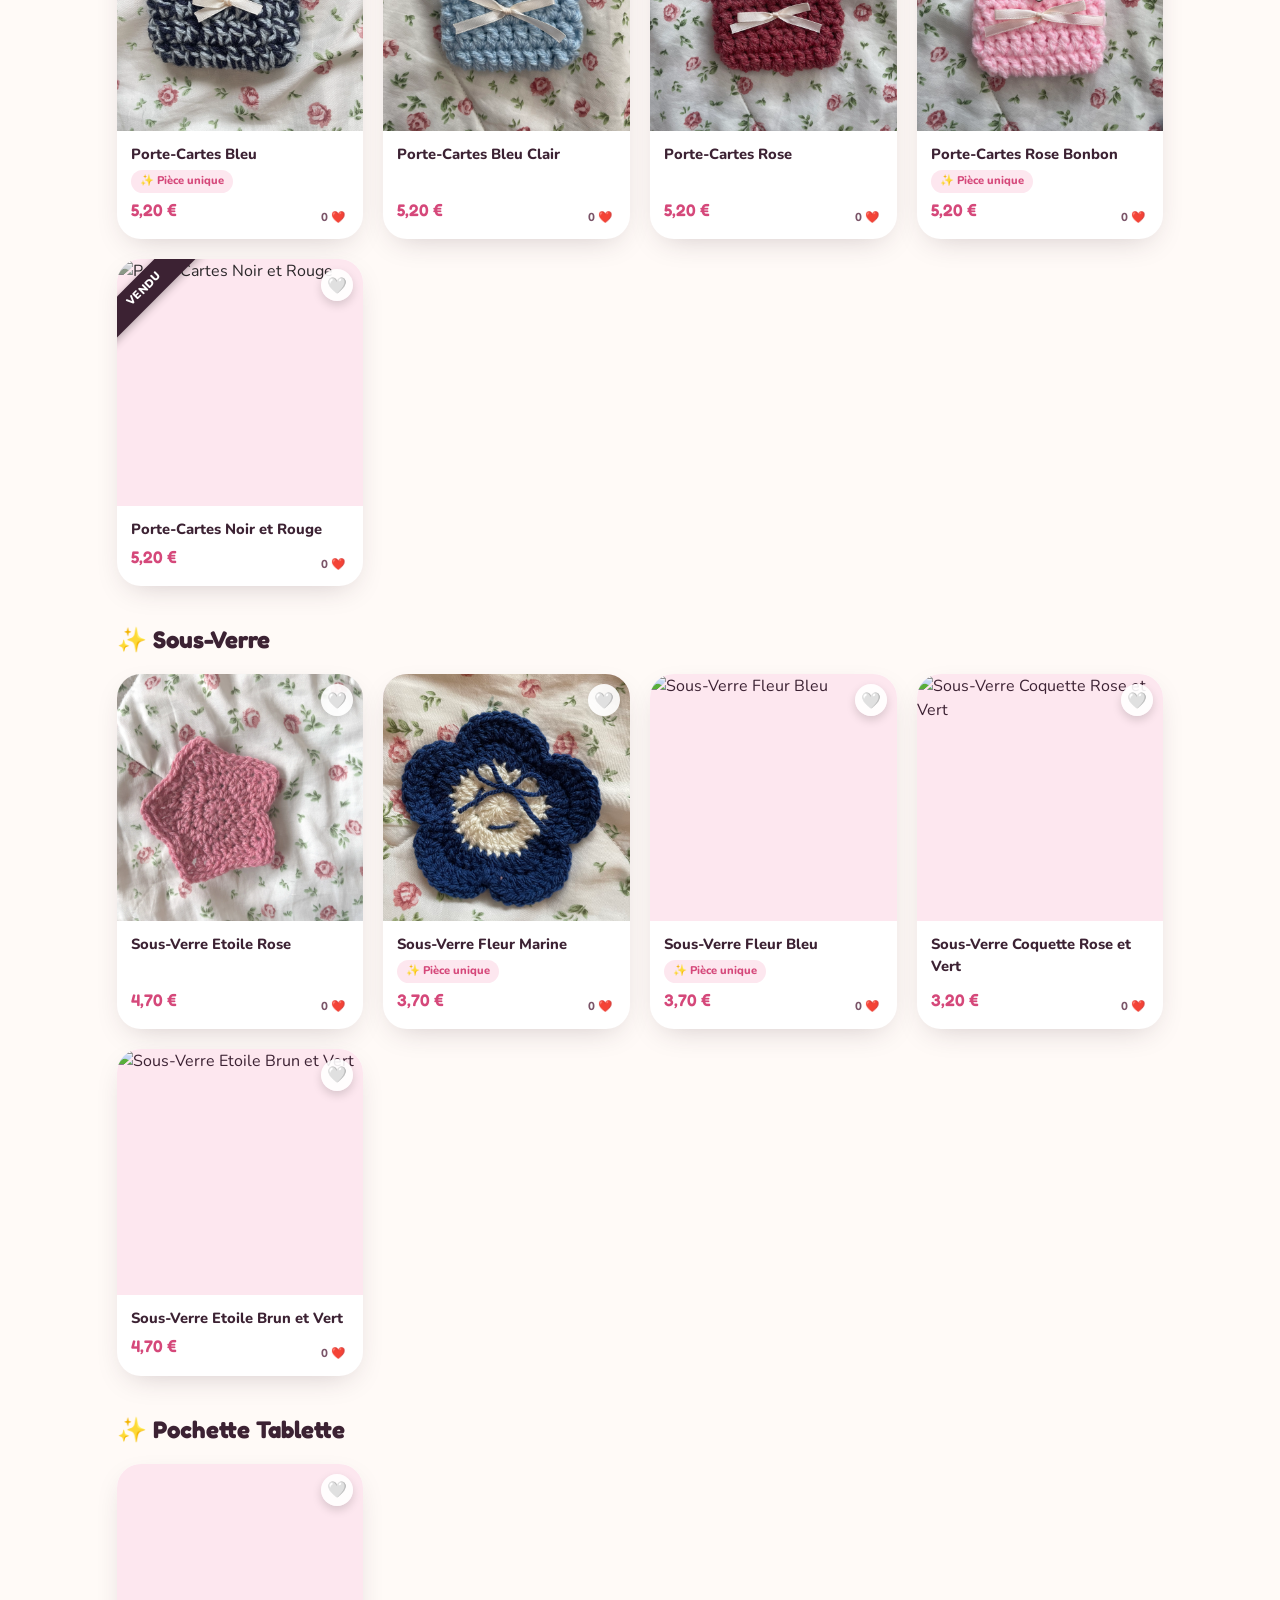
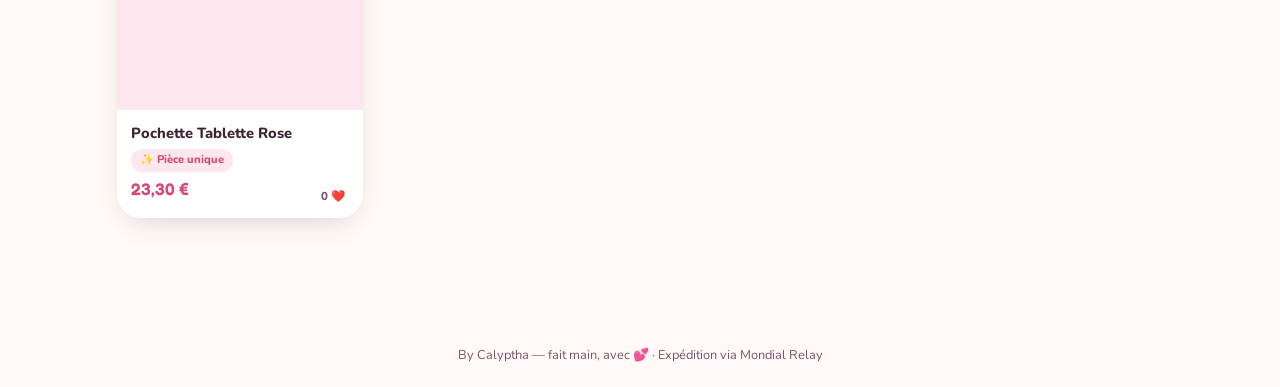
==== commit b995dfe4: "update hero" ====
--- a/index.html
+++ b/index.html
@@ -36,9 +36,10 @@
 <main>
   <h1 class="page-title">Fait main, fait avec amour 🧸</h1>
 
-  <!-- petite intro : ce que tu vends, un bouton vers la boutique, et 3 pastilles de réassurance -->
+  <!-- petite intro -->
   <section class="intro">
-    <p>Pochettes, marque-pages, sous-verres et petits accessoires au crochet. Chaque pièce est faite main, avec amour, et unique.</p>
+    <h2>Pochettes, marque-pages, sous-verres et petits accessoires au crochet.</h2>
+    <p> Chaque pièce est faite main, avec amour, et unique. <br> (˶˃ ᵕ ˂˶) <br></p>
     <a class="btn btn-primary" href="#categoryNav">Voir la boutique 🛍️</a>
     <div class="intro-pills">
       <span class="intro-pill">🧶 Pièces uniques</span>
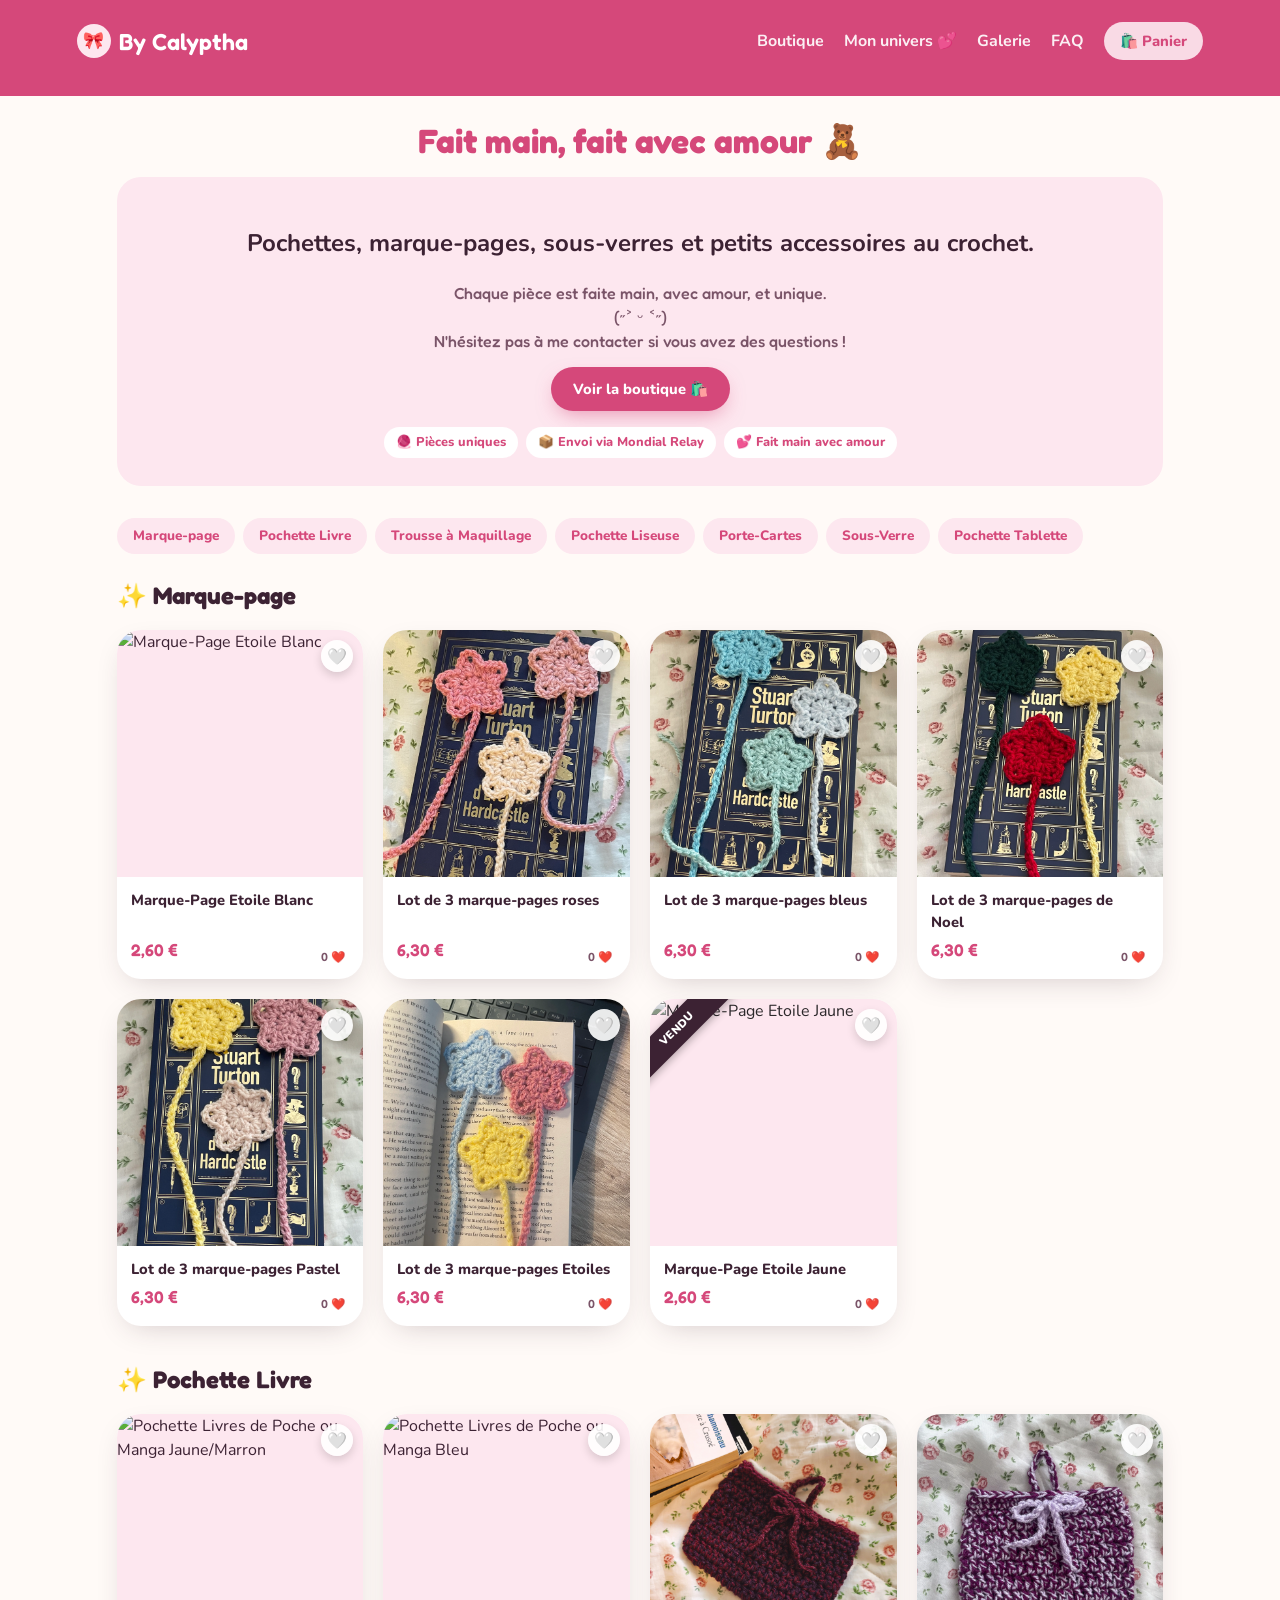
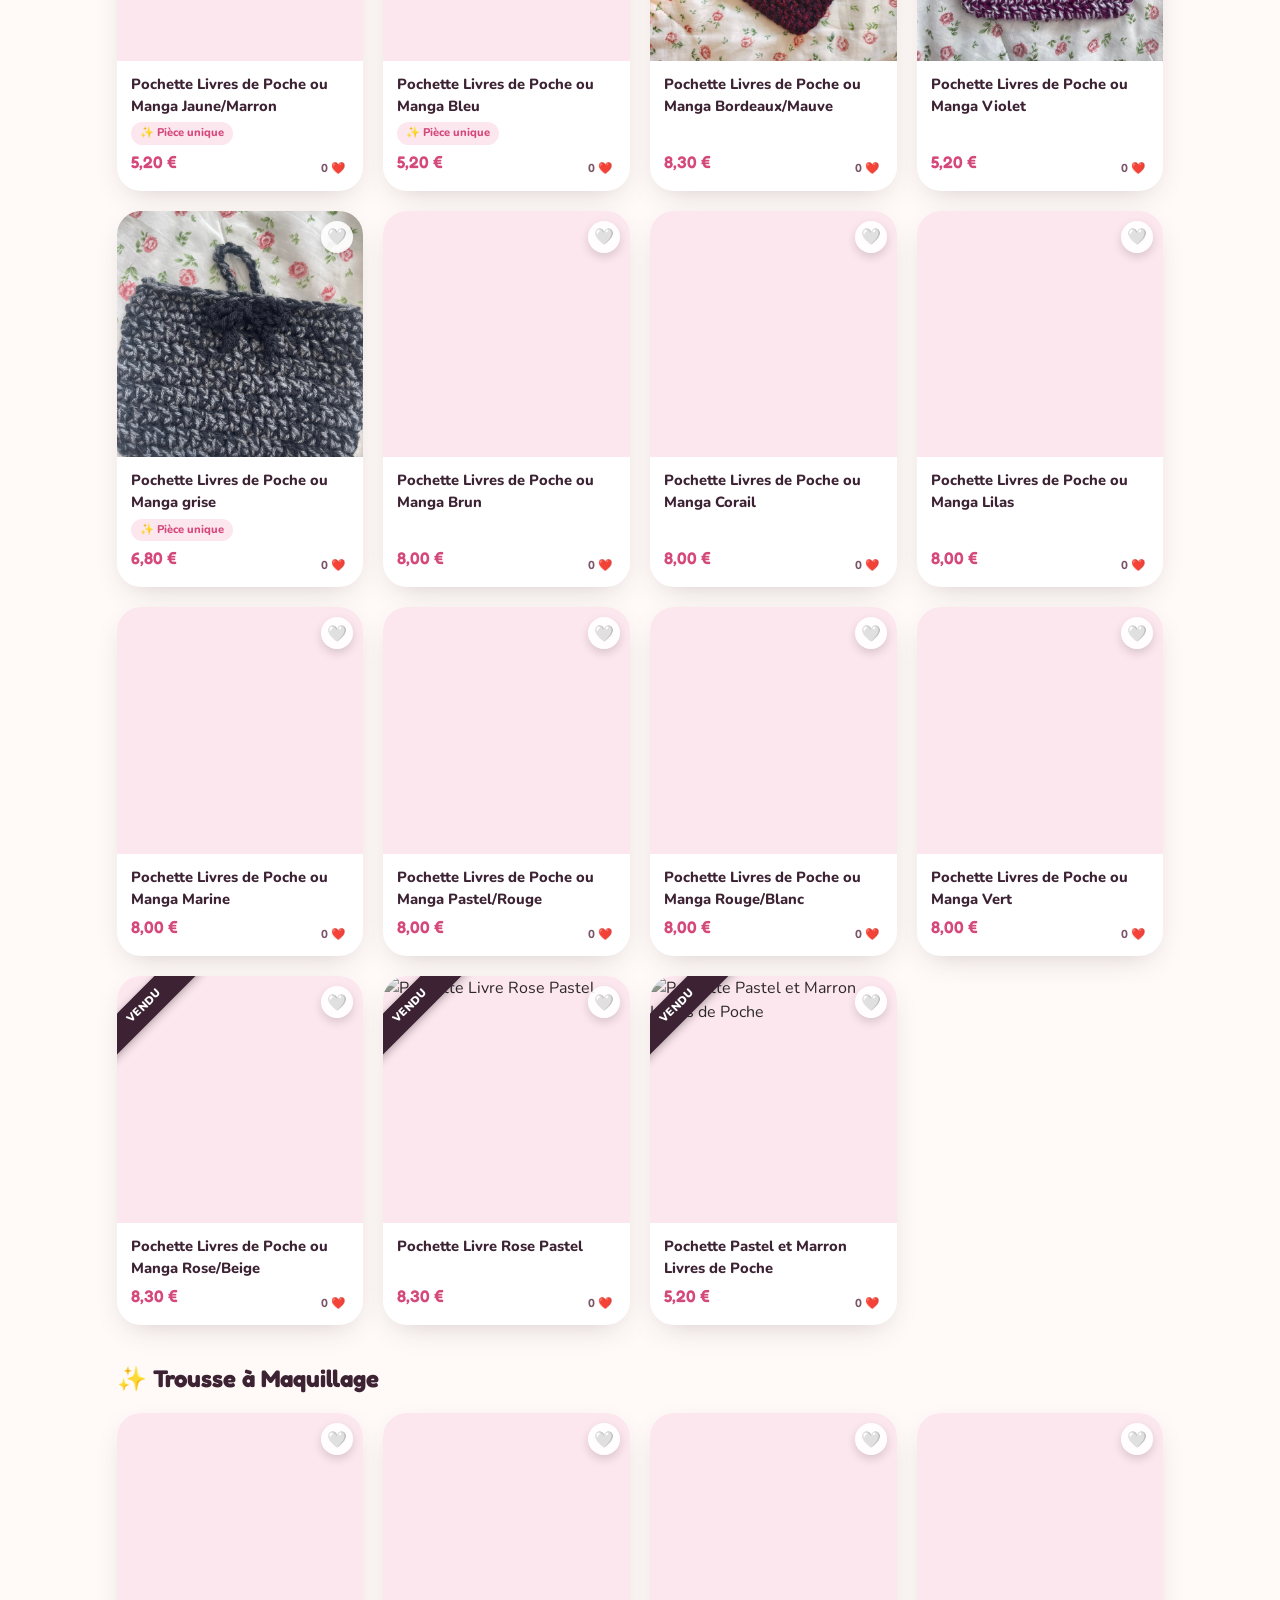
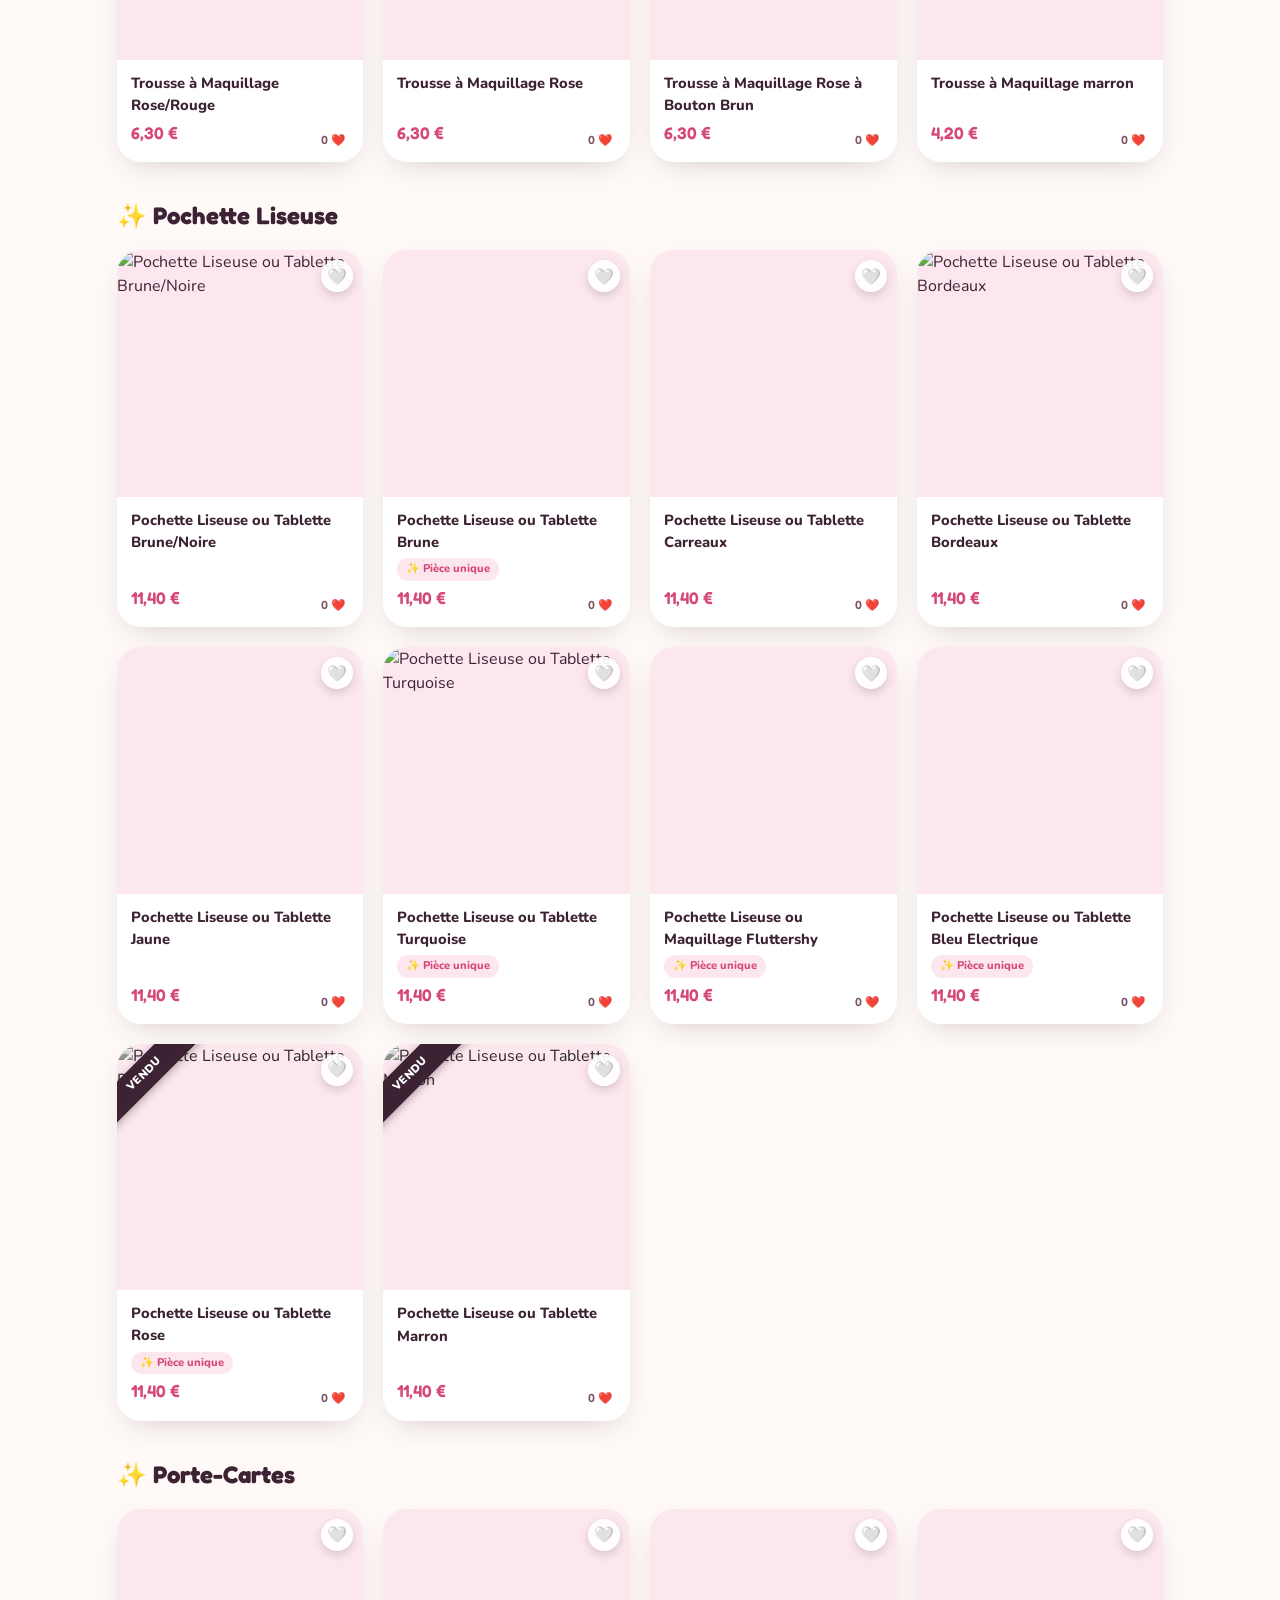
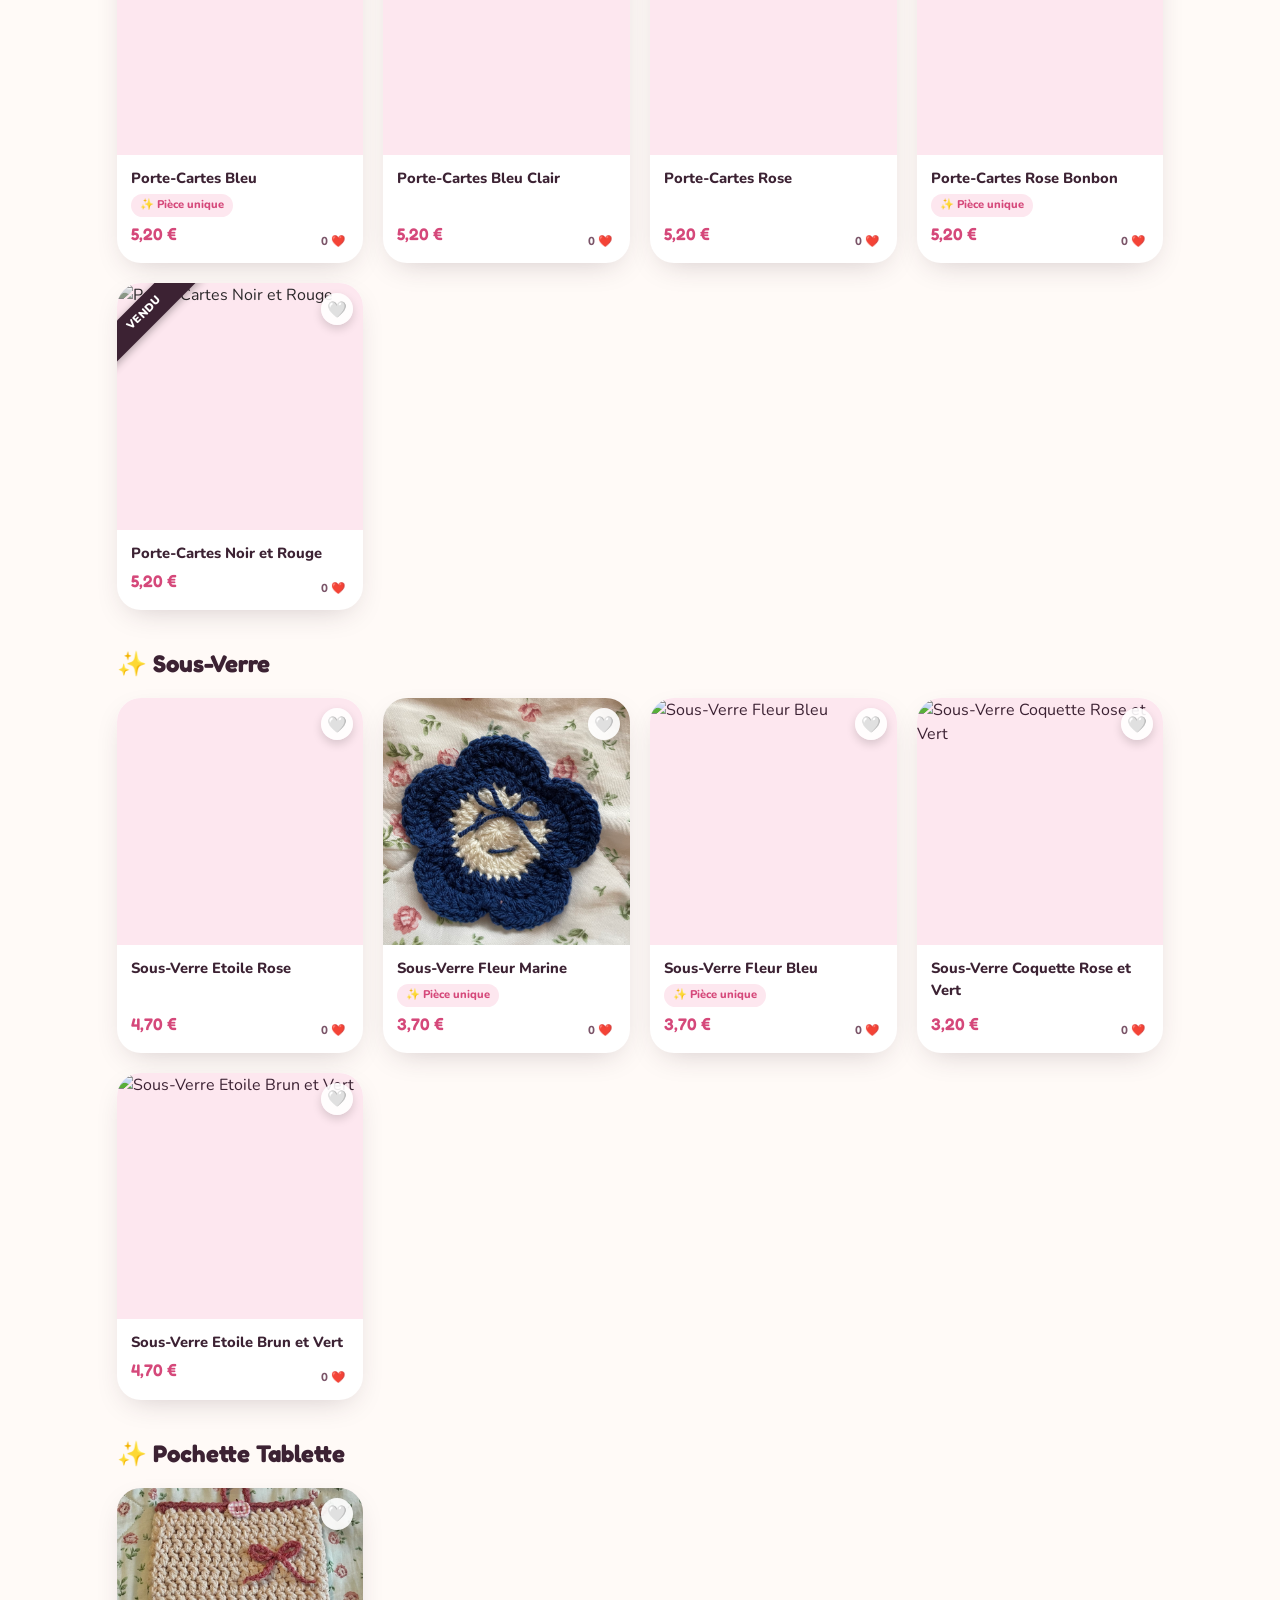
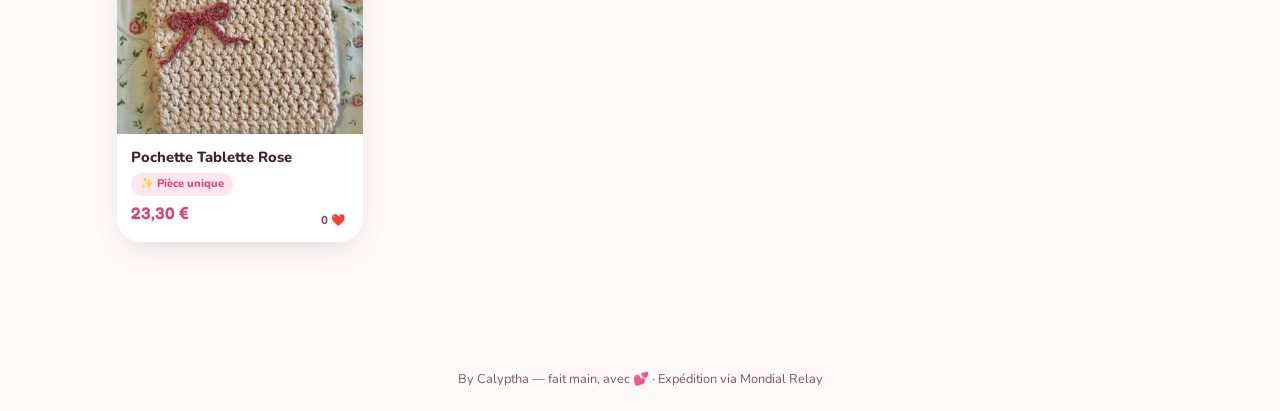
==== commit 0af1fac5: "update hero" ====
--- a/index.html
+++ b/index.html
@@ -39,7 +39,7 @@
   <!-- petite intro -->
   <section class="intro">
     <h2>Pochettes, marque-pages, sous-verres et petits accessoires au crochet.</h2>
-    <p> Chaque pièce est faite main, avec amour, et unique. <br> (˶˃ ᵕ ˂˶) <br></p>
+    <p> Chaque pièce est faite main, avec amour, et unique. <br> (˶˃ ᵕ ˂˶) <br> N'hésitez pas à me contacter si vous avez des questions ! </p>
     <a class="btn btn-primary" href="#categoryNav">Voir la boutique 🛍️</a>
     <div class="intro-pills">
       <span class="intro-pill">🧶 Pièces uniques</span>
